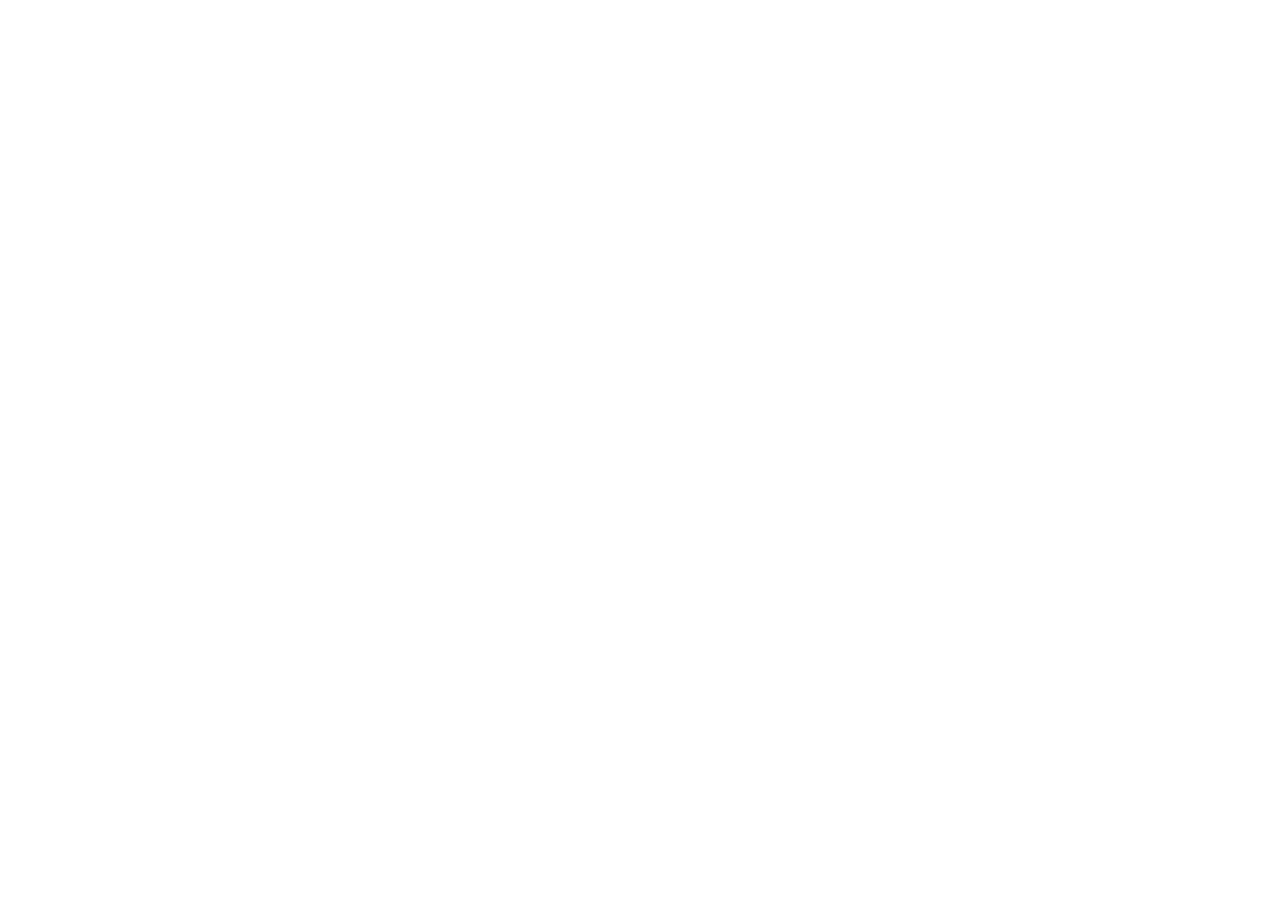
==== index.html @ 2502e47a "Add files via upload" ====
<!DOCTYPE html>
<html lang="cs">
<head>
<meta charset="UTF-8">
<meta name="viewport" content="width=device-width, initial-scale=1.0">

<meta http-equiv="refresh" content="0; url=https://geodrona.cz">

<title>Web v přípravě – přesměrování</title>

<script>
window.location.replace("https://geodrona.cz");
</script>

<style>
body {
    margin: 0;
    padding: 0;
    height: 100vh;
    font-family: 'Segoe UI', Arial, sans-serif;
    background: linear-gradient(135deg, #1e3c72, #2a5298);
    color: white;
    display: flex;
    align-items: center;
    justify-content: center;
    text-align: center;
}

.container {
    max-width: 600px;
    padding: 20px;
}

h1 {
    font-size: 3rem;
    margin-bottom: 10px;
    text-shadow: 2px 2px 10px rgba(0,0,0,0.4);
}

p {
    font-size: 1.4rem;
    margin: 20px 0;
    opacity: 0.9;
}

.logo {
    font-size: 6rem;
    margin-bottom: 20px;
}

.link a {
    color: #ffd700;
    text-decoration: none;
    font-weight: bold;
}

.link a:hover {
    text-decoration: underline;
}

@media (max-width: 600px) {
    h1 { font-size: 2.2rem; }
    p { font-size: 1.2rem; }
    .logo { font-size: 4rem; }
}
</style>
</head>

<body>

<div class="container">
    <div class="logo">📍</div>

    <h1>Web v přípravě</h1>
    <p>Přesměrování na nový web…</p>

    <div class="link">
        <a href="https://geodrona.cz">Pokračovat na geodrona.cz</a>
    </div>
</div>

</body>
</html>
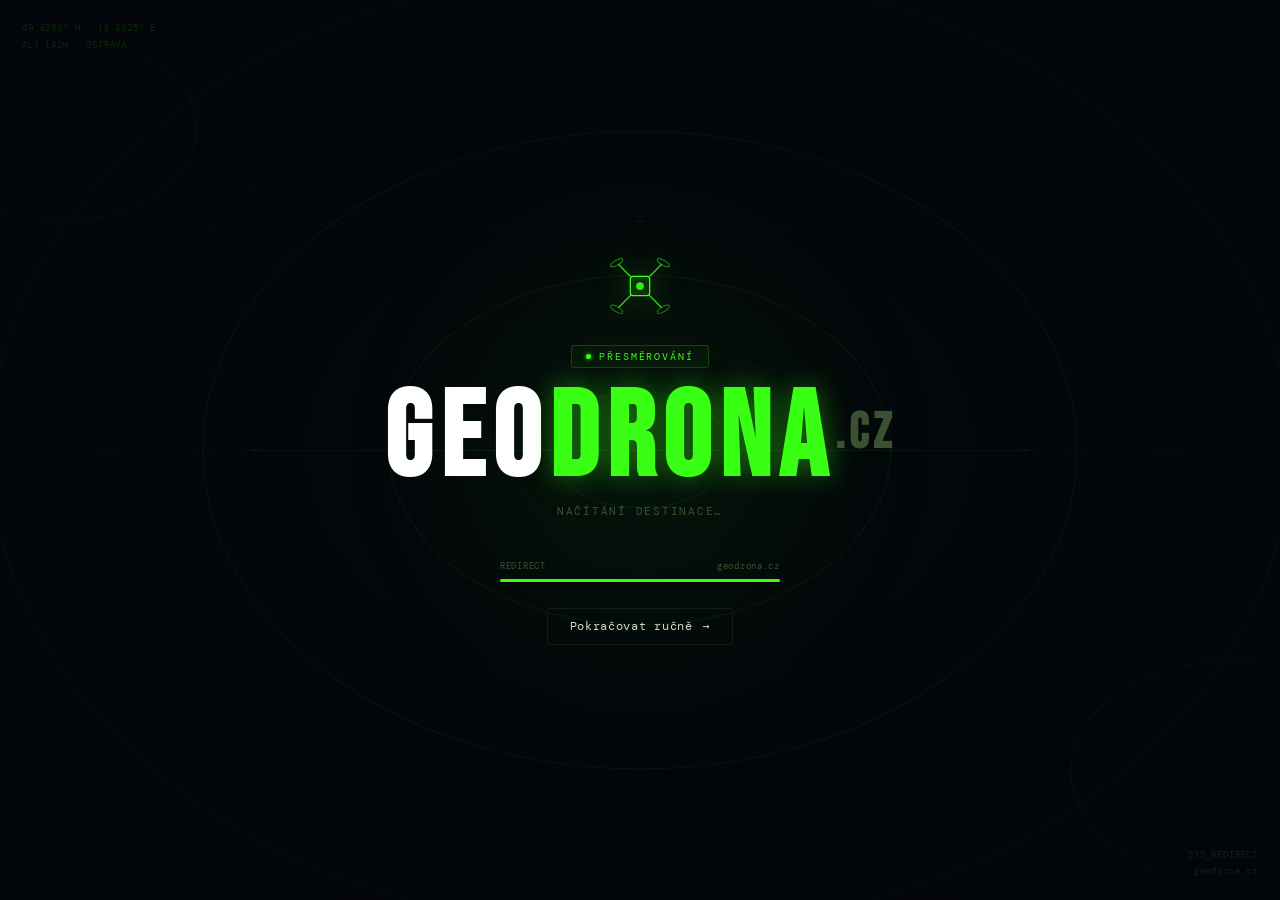
==== commit 3beff7fe: "Add files via upload" ====
--- a/index.html
+++ b/index.html
@@ -1,83 +1,238 @@
-<!DOCTYPE html>
-<html lang="cs">
-<head>
-<meta charset="UTF-8">
-<meta name="viewport" content="width=device-width, initial-scale=1.0">
-
-<meta http-equiv="refresh" content="0; url=https://geodrona.cz">
-
-<title>Web v přípravě – přesměrování</title>
-
-<script>
-window.location.replace("https://geodrona.cz");
-</script>
-
-<style>
-body {
-    margin: 0;
-    padding: 0;
-    height: 100vh;
-    font-family: 'Segoe UI', Arial, sans-serif;
-    background: linear-gradient(135deg, #1e3c72, #2a5298);
-    color: white;
-    display: flex;
-    align-items: center;
-    justify-content: center;
-    text-align: center;
-}
-
-.container {
-    max-width: 600px;
-    padding: 20px;
-}
-
-h1 {
-    font-size: 3rem;
-    margin-bottom: 10px;
-    text-shadow: 2px 2px 10px rgba(0,0,0,0.4);
-}
-
-p {
-    font-size: 1.4rem;
-    margin: 20px 0;
-    opacity: 0.9;
-}
-
-.logo {
-    font-size: 6rem;
-    margin-bottom: 20px;
-}
-
-.link a {
-    color: #ffd700;
-    text-decoration: none;
-    font-weight: bold;
-}
-
-.link a:hover {
-    text-decoration: underline;
-}
-
-@media (max-width: 600px) {
-    h1 { font-size: 2.2rem; }
-    p { font-size: 1.2rem; }
-    .logo { font-size: 4rem; }
-}
-</style>
-</head>
-
-<body>
-
-<div class="container">
-    <div class="logo">📍</div>
-
-    <h1>Web v přípravě</h1>
-    <p>Přesměrování na nový web…</p>
-
-    <div class="link">
-        <a href="https://geodrona.cz">Pokračovat na geodrona.cz</a>
-    </div>
-</div>
-
-</body>
-</html>+<!DOCTYPE html>
+<html lang="cs">
+<head>
+<meta charset="UTF-8">
+<meta name="viewport" content="width=device-width, initial-scale=1.0">
+
+<title>geodrona.cz</title>
+<link href="https://fonts.googleapis.com/css2?family=Bebas+Neue&family=DM+Mono:wght@400;500&display=swap" rel="stylesheet">
+<script>setTimeout(() => window.location.replace("https://geodrona.cz"), 3500);</script>
+<style>
+  *, *::before, *::after { box-sizing: border-box; margin: 0; padding: 0; }
+  :root {
+    --bg: #03060a;
+    --accent: #39ff14;
+    --text: #cddfc4;
+    --muted: #3a5232;
+  }
+  body {
+    background: var(--bg);
+    color: var(--text);
+    font-family: 'DM Mono', monospace;
+    height: 100vh;
+    overflow: hidden;
+    display: flex;
+    align-items: center;
+    justify-content: center;
+    position: relative;
+  }
+
+  .topo {
+    position: fixed; inset: 0; pointer-events: none;
+  }
+  .topo svg { width: 100%; height: 100%; }
+
+  .vignette {
+    position: fixed; inset: 0;
+    background: radial-gradient(ellipse 75% 75% at 50% 50%, transparent 35%, rgba(3,6,10,0.9) 100%);
+    pointer-events: none;
+  }
+
+  .glow {
+    position: fixed;
+    width: 600px; height: 600px;
+    border-radius: 50%;
+    background: radial-gradient(circle, rgba(57,255,20,0.06) 0%, transparent 70%);
+    top: 50%; left: 50%;
+    transform: translate(-50%,-50%);
+    pointer-events: none;
+    animation: breathe 5s ease-in-out infinite alternate;
+  }
+  @keyframes breathe {
+    from { opacity: 0.5; transform: translate(-50%,-50%) scale(1); }
+    to   { opacity: 1;   transform: translate(-50%,-50%) scale(1.15); }
+  }
+
+  .scanline {
+    position: fixed; width: 100%; height: 1px;
+    background: linear-gradient(90deg, transparent, rgba(57,255,20,0.1), transparent);
+    animation: scan 7s linear infinite;
+    pointer-events: none; z-index: 3;
+  }
+  @keyframes scan { from { top: -2px; } to { top: 100vh; } }
+
+  .corner {
+    position: fixed;
+    font-size: 0.58rem;
+    color: rgba(57,255,20,0.15);
+    letter-spacing: 0.09em;
+    line-height: 1.8; z-index: 5;
+  }
+  .c-tl { top: 20px; left: 22px; }
+  .c-br { bottom: 20px; right: 22px; text-align: right; }
+
+  .container {
+    position: relative; z-index: 10;
+    text-align: center; padding: 40px 32px;
+  }
+
+  .icon {
+    width: 62px; height: 62px;
+    margin: 0 auto 26px;
+    animation: floaty 3s ease-in-out infinite;
+    filter: drop-shadow(0 0 12px rgba(57,255,20,0.55));
+  }
+  @keyframes floaty {
+    0%,100% { transform: translateY(0); }
+    50%      { transform: translateY(-9px); }
+  }
+
+  .chip {
+    display: inline-flex; align-items: center; gap: 8px;
+    border: 1px solid rgba(57,255,20,0.2);
+    background: rgba(57,255,20,0.04);
+    border-radius: 3px;
+    padding: 4px 14px;
+    font-size: 0.6rem; letter-spacing: 0.2em; color: var(--accent);
+    margin-bottom: 18px;
+    animation: fadeUp 0.6s ease both;
+  }
+  .chip-dot {
+    width: 5px; height: 5px; background: var(--accent);
+    border-radius: 50%; box-shadow: 0 0 5px var(--accent);
+    animation: blink 1.2s ease-in-out infinite;
+  }
+  @keyframes blink { 0%,100% { opacity:1; } 50% { opacity:0.1; } }
+
+  h1 {
+    font-family: 'Bebas Neue', sans-serif;
+    font-size: clamp(4rem, 10vw, 7.5rem);
+    letter-spacing: 0.07em;
+    line-height: 0.9;
+    margin-bottom: 10px;
+    animation: fadeUp 0.6s ease 0.1s both;
+  }
+  .g1 { color: #fff; }
+  .g2 { color: var(--accent); text-shadow: 0 0 28px rgba(57,255,20,0.4); }
+  .g3 { color: var(--muted); font-size: 0.42em; letter-spacing: 0.1em; vertical-align: middle; }
+
+  .sub {
+    font-size: 0.68rem; color: var(--muted);
+    letter-spacing: 0.16em; text-transform: uppercase;
+    margin-bottom: 42px;
+    animation: fadeUp 0.6s ease 0.2s both;
+  }
+
+  .prog-wrap {
+    width: 280px; margin: 0 auto 26px;
+    animation: fadeUp 0.6s ease 0.3s both;
+  }
+  .prog-meta {
+    display: flex; justify-content: space-between;
+    font-size: 0.58rem; color: var(--muted); letter-spacing: 0.08em; margin-bottom: 7px;
+  }
+  .prog-track { height: 3px; background: rgba(255,255,255,0.06); border-radius: 3px; overflow: hidden; }
+  .prog-fill {
+    height: 3px; background: var(--accent);
+    box-shadow: 0 0 8px var(--accent), 0 0 18px rgba(57,255,20,0.25);
+    width: 0;
+    animation: fill 3s cubic-bezier(0.4,0,0.2,1) forwards;
+  }
+  @keyframes fill { from { width: 0; } to { width: 100%; } }
+
+  .link {
+    display: inline-flex; align-items: center; gap: 10px;
+    text-decoration: none; color: var(--text);
+    font-size: 0.72rem; letter-spacing: 0.06em;
+    padding: 10px 22px;
+    border: 1px solid rgba(255,255,255,0.07);
+    border-radius: 3px;
+    transition: all 0.2s;
+    animation: fadeUp 0.6s ease 0.4s both;
+  }
+  .link:hover {
+    border-color: rgba(57,255,20,0.28);
+    color: var(--accent); background: rgba(57,255,20,0.04);
+    transform: translateY(-2px);
+  }
+  .arr { transition: transform 0.2s; }
+  .link:hover .arr { transform: translateX(4px); }
+
+  @keyframes fadeUp {
+    from { opacity: 0; transform: translateY(14px); }
+    to   { opacity: 1; transform: translateY(0); }
+  }
+</style>
+</head>
+<body>
+
+<div class="topo">
+  <svg viewBox="0 0 1200 700" preserveAspectRatio="xMidYMid slice" xmlns="http://www.w3.org/2000/svg">
+    <defs><style>
+      .cl  { fill:none; stroke:rgba(57,255,20,0.07); stroke-width:0.8; }
+      .cl2 { fill:none; stroke:rgba(57,255,20,0.035); stroke-width:0.5; }
+    </style></defs>
+    <ellipse class="cl"  cx="600" cy="350" rx="70"  ry="45"/>
+    <ellipse class="cl2" cx="600" cy="350" rx="130" ry="88"/>
+    <ellipse class="cl"  cx="600" cy="350" rx="195" ry="136"/>
+    <ellipse class="cl2" cx="600" cy="350" rx="265" ry="190"/>
+    <ellipse class="cl"  cx="600" cy="350" rx="340" ry="248"/>
+    <ellipse class="cl2" cx="600" cy="350" rx="420" ry="310"/>
+    <ellipse class="cl"  cx="600" cy="350" rx="505" ry="375"/>
+    <ellipse class="cl2" cx="600" cy="350" rx="595" ry="445"/>
+    <ellipse class="cl"  cx="600" cy="350" rx="690" ry="518"/>
+    <ellipse class="cl2" cx="150" cy="100" rx="55"  ry="38"/>
+    <ellipse class="cl"  cx="150" cy="100" rx="105" ry="72"/>
+    <ellipse class="cl2" cx="150" cy="100" rx="160" ry="112"/>
+    <ellipse class="cl2" cx="1060" cy="600" rx="65" ry="44"/>
+    <ellipse class="cl"  cx="1060" cy="600" rx="125" ry="86"/>
+    <ellipse class="cl2" cx="1060" cy="600" rx="190" ry="130"/>
+    <line class="cl2" x1="0" y1="175" x2="1200" y2="175"/>
+    <line class="cl2" x1="0" y1="525" x2="1200" y2="525"/>
+    <line class="cl2" x1="300" y1="0"   x2="300" y2="700"/>
+    <line class="cl2" x1="900" y1="0"   x2="900" y2="700"/>
+    <g stroke="rgba(57,255,20,0.1)" stroke-width="0.8">
+      <line x1="297" y1="350" x2="303" y2="350"/>
+      <line x1="597" y1="172" x2="603" y2="172"/>
+      <line x1="897" y1="350" x2="903" y2="350"/>
+    </g>
+  </svg>
+</div>
+
+<div class="vignette"></div>
+<div class="glow"></div>
+<div class="scanline"></div>
+
+<span class="corner c-tl">49.8209° N · 18.2625° E<br>ALT 142m · OSTRAVA</span>
+<span class="corner c-br">SYS_REDIRECT<br>geodrona.cz</span>
+
+<div class="container">
+  <div class="icon">
+    <svg viewBox="0 0 64 64" fill="none" xmlns="http://www.w3.org/2000/svg">
+      <rect x="22" y="22" width="20" height="20" rx="3" fill="rgba(57,255,20,0.1)" stroke="#39ff14" stroke-width="1.3"/>
+      <circle cx="32" cy="32" r="4" fill="#39ff14" opacity="0.9"/>
+      <line x1="22" y1="22" x2="10" y2="10" stroke="#39ff14" stroke-width="1.2" stroke-linecap="round"/>
+      <line x1="42" y1="22" x2="54" y2="10" stroke="#39ff14" stroke-width="1.2" stroke-linecap="round"/>
+      <line x1="22" y1="42" x2="10" y2="54" stroke="#39ff14" stroke-width="1.2" stroke-linecap="round"/>
+      <line x1="42" y1="42" x2="54" y2="54" stroke="#39ff14" stroke-width="1.2" stroke-linecap="round"/>
+      <ellipse cx="8"  cy="8"  rx="7" ry="2.5" fill="none" stroke="#39ff14" stroke-width="1" opacity="0.6" transform="rotate(-30 8 8)"/>
+      <ellipse cx="56" cy="8"  rx="7" ry="2.5" fill="none" stroke="#39ff14" stroke-width="1" opacity="0.6" transform="rotate(30 56 8)"/>
+      <ellipse cx="8"  cy="56" rx="7" ry="2.5" fill="none" stroke="#39ff14" stroke-width="1" opacity="0.5" transform="rotate(30 8 56)"/>
+      <ellipse cx="56" cy="56" rx="7" ry="2.5" fill="none" stroke="#39ff14" stroke-width="1" opacity="0.5" transform="rotate(-30 56 56)"/>
+    </svg>
+  </div>
+
+  <div class="chip"><span class="chip-dot"></span>PŘESMĚROVÁNÍ</div>
+
+  <h1><span class="g1">GEO</span><span class="g2">DRONA</span><span class="g3">.cz</span></h1>
+  <p class="sub">Načítání destinace&hellip;</p>
+
+  <div class="prog-wrap">
+    <div class="prog-meta"><span>REDIRECT</span><span>geodrona.cz</span></div>
+    <div class="prog-track"><div class="prog-fill"></div></div>
+  </div>
+
+  <a href="https://geodrona.cz" class="link">Pokračovat ručně <span class="arr">→</span></a>
+</div>
+</body>
+</html>
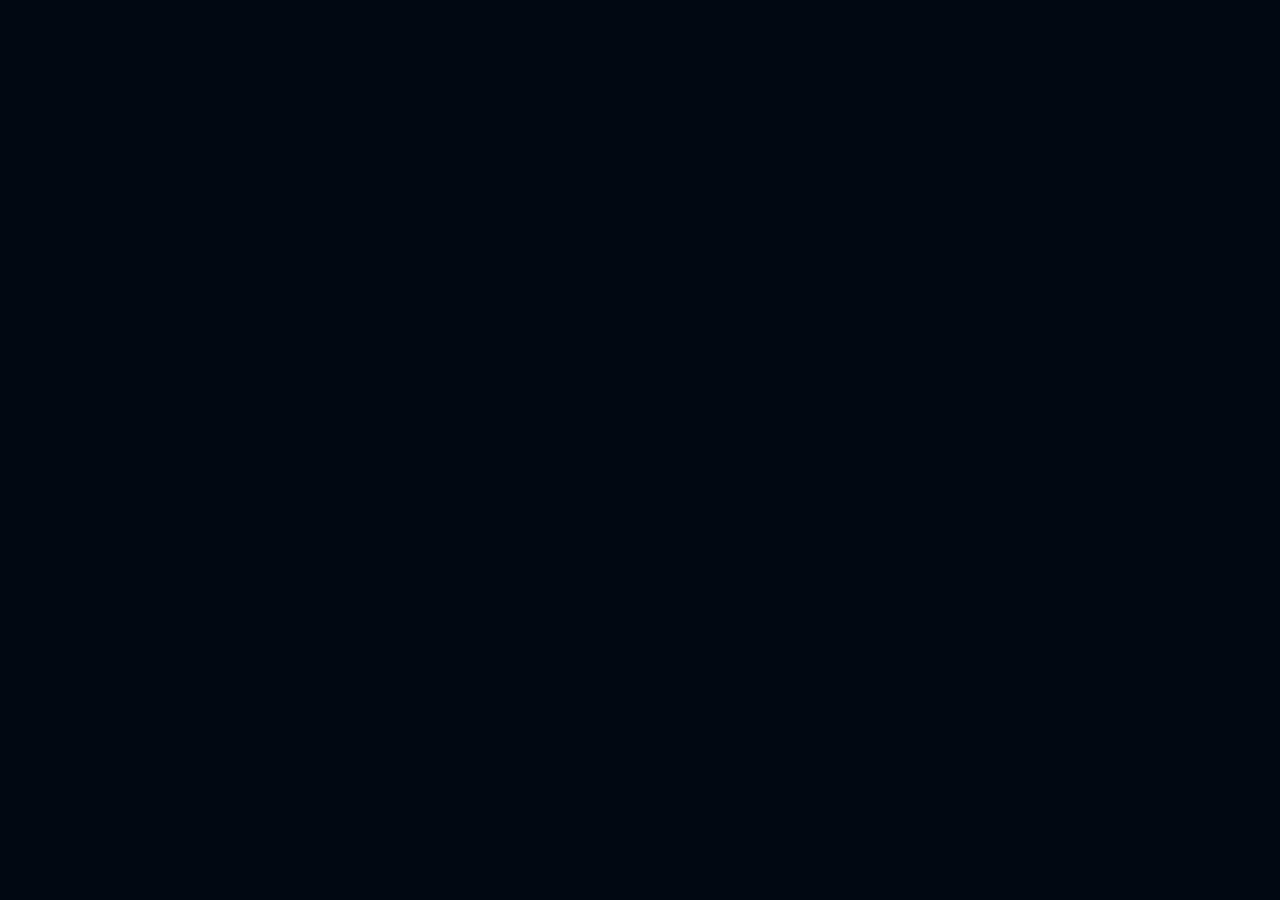
==== commit 72485c02: "Updates" ====
--- a/index.html
+++ b/index.html
@@ -1,238 +1 @@
-<!DOCTYPE html>
-<html lang="cs">
-<head>
-<meta charset="UTF-8">
-<meta name="viewport" content="width=device-width, initial-scale=1.0">
-
-<title>geodrona.cz</title>
-<link href="https://fonts.googleapis.com/css2?family=Bebas+Neue&family=DM+Mono:wght@400;500&display=swap" rel="stylesheet">
-<script>setTimeout(() => window.location.replace("https://geodrona.cz"), 3500);</script>
-<style>
-  *, *::before, *::after { box-sizing: border-box; margin: 0; padding: 0; }
-  :root {
-    --bg: #03060a;
-    --accent: #39ff14;
-    --text: #cddfc4;
-    --muted: #3a5232;
-  }
-  body {
-    background: var(--bg);
-    color: var(--text);
-    font-family: 'DM Mono', monospace;
-    height: 100vh;
-    overflow: hidden;
-    display: flex;
-    align-items: center;
-    justify-content: center;
-    position: relative;
-  }
-
-  .topo {
-    position: fixed; inset: 0; pointer-events: none;
-  }
-  .topo svg { width: 100%; height: 100%; }
-
-  .vignette {
-    position: fixed; inset: 0;
-    background: radial-gradient(ellipse 75% 75% at 50% 50%, transparent 35%, rgba(3,6,10,0.9) 100%);
-    pointer-events: none;
-  }
-
-  .glow {
-    position: fixed;
-    width: 600px; height: 600px;
-    border-radius: 50%;
-    background: radial-gradient(circle, rgba(57,255,20,0.06) 0%, transparent 70%);
-    top: 50%; left: 50%;
-    transform: translate(-50%,-50%);
-    pointer-events: none;
-    animation: breathe 5s ease-in-out infinite alternate;
-  }
-  @keyframes breathe {
-    from { opacity: 0.5; transform: translate(-50%,-50%) scale(1); }
-    to   { opacity: 1;   transform: translate(-50%,-50%) scale(1.15); }
-  }
-
-  .scanline {
-    position: fixed; width: 100%; height: 1px;
-    background: linear-gradient(90deg, transparent, rgba(57,255,20,0.1), transparent);
-    animation: scan 7s linear infinite;
-    pointer-events: none; z-index: 3;
-  }
-  @keyframes scan { from { top: -2px; } to { top: 100vh; } }
-
-  .corner {
-    position: fixed;
-    font-size: 0.58rem;
-    color: rgba(57,255,20,0.15);
-    letter-spacing: 0.09em;
-    line-height: 1.8; z-index: 5;
-  }
-  .c-tl { top: 20px; left: 22px; }
-  .c-br { bottom: 20px; right: 22px; text-align: right; }
-
-  .container {
-    position: relative; z-index: 10;
-    text-align: center; padding: 40px 32px;
-  }
-
-  .icon {
-    width: 62px; height: 62px;
-    margin: 0 auto 26px;
-    animation: floaty 3s ease-in-out infinite;
-    filter: drop-shadow(0 0 12px rgba(57,255,20,0.55));
-  }
-  @keyframes floaty {
-    0%,100% { transform: translateY(0); }
-    50%      { transform: translateY(-9px); }
-  }
-
-  .chip {
-    display: inline-flex; align-items: center; gap: 8px;
-    border: 1px solid rgba(57,255,20,0.2);
-    background: rgba(57,255,20,0.04);
-    border-radius: 3px;
-    padding: 4px 14px;
-    font-size: 0.6rem; letter-spacing: 0.2em; color: var(--accent);
-    margin-bottom: 18px;
-    animation: fadeUp 0.6s ease both;
-  }
-  .chip-dot {
-    width: 5px; height: 5px; background: var(--accent);
-    border-radius: 50%; box-shadow: 0 0 5px var(--accent);
-    animation: blink 1.2s ease-in-out infinite;
-  }
-  @keyframes blink { 0%,100% { opacity:1; } 50% { opacity:0.1; } }
-
-  h1 {
-    font-family: 'Bebas Neue', sans-serif;
-    font-size: clamp(4rem, 10vw, 7.5rem);
-    letter-spacing: 0.07em;
-    line-height: 0.9;
-    margin-bottom: 10px;
-    animation: fadeUp 0.6s ease 0.1s both;
-  }
-  .g1 { color: #fff; }
-  .g2 { color: var(--accent); text-shadow: 0 0 28px rgba(57,255,20,0.4); }
-  .g3 { color: var(--muted); font-size: 0.42em; letter-spacing: 0.1em; vertical-align: middle; }
-
-  .sub {
-    font-size: 0.68rem; color: var(--muted);
-    letter-spacing: 0.16em; text-transform: uppercase;
-    margin-bottom: 42px;
-    animation: fadeUp 0.6s ease 0.2s both;
-  }
-
-  .prog-wrap {
-    width: 280px; margin: 0 auto 26px;
-    animation: fadeUp 0.6s ease 0.3s both;
-  }
-  .prog-meta {
-    display: flex; justify-content: space-between;
-    font-size: 0.58rem; color: var(--muted); letter-spacing: 0.08em; margin-bottom: 7px;
-  }
-  .prog-track { height: 3px; background: rgba(255,255,255,0.06); border-radius: 3px; overflow: hidden; }
-  .prog-fill {
-    height: 3px; background: var(--accent);
-    box-shadow: 0 0 8px var(--accent), 0 0 18px rgba(57,255,20,0.25);
-    width: 0;
-    animation: fill 3s cubic-bezier(0.4,0,0.2,1) forwards;
-  }
-  @keyframes fill { from { width: 0; } to { width: 100%; } }
-
-  .link {
-    display: inline-flex; align-items: center; gap: 10px;
-    text-decoration: none; color: var(--text);
-    font-size: 0.72rem; letter-spacing: 0.06em;
-    padding: 10px 22px;
-    border: 1px solid rgba(255,255,255,0.07);
-    border-radius: 3px;
-    transition: all 0.2s;
-    animation: fadeUp 0.6s ease 0.4s both;
-  }
-  .link:hover {
-    border-color: rgba(57,255,20,0.28);
-    color: var(--accent); background: rgba(57,255,20,0.04);
-    transform: translateY(-2px);
-  }
-  .arr { transition: transform 0.2s; }
-  .link:hover .arr { transform: translateX(4px); }
-
-  @keyframes fadeUp {
-    from { opacity: 0; transform: translateY(14px); }
-    to   { opacity: 1; transform: translateY(0); }
-  }
-</style>
-</head>
-<body>
-
-<div class="topo">
-  <svg viewBox="0 0 1200 700" preserveAspectRatio="xMidYMid slice" xmlns="http://www.w3.org/2000/svg">
-    <defs><style>
-      .cl  { fill:none; stroke:rgba(57,255,20,0.07); stroke-width:0.8; }
-      .cl2 { fill:none; stroke:rgba(57,255,20,0.035); stroke-width:0.5; }
-    </style></defs>
-    <ellipse class="cl"  cx="600" cy="350" rx="70"  ry="45"/>
-    <ellipse class="cl2" cx="600" cy="350" rx="130" ry="88"/>
-    <ellipse class="cl"  cx="600" cy="350" rx="195" ry="136"/>
-    <ellipse class="cl2" cx="600" cy="350" rx="265" ry="190"/>
-    <ellipse class="cl"  cx="600" cy="350" rx="340" ry="248"/>
-    <ellipse class="cl2" cx="600" cy="350" rx="420" ry="310"/>
-    <ellipse class="cl"  cx="600" cy="350" rx="505" ry="375"/>
-    <ellipse class="cl2" cx="600" cy="350" rx="595" ry="445"/>
-    <ellipse class="cl"  cx="600" cy="350" rx="690" ry="518"/>
-    <ellipse class="cl2" cx="150" cy="100" rx="55"  ry="38"/>
-    <ellipse class="cl"  cx="150" cy="100" rx="105" ry="72"/>
-    <ellipse class="cl2" cx="150" cy="100" rx="160" ry="112"/>
-    <ellipse class="cl2" cx="1060" cy="600" rx="65" ry="44"/>
-    <ellipse class="cl"  cx="1060" cy="600" rx="125" ry="86"/>
-    <ellipse class="cl2" cx="1060" cy="600" rx="190" ry="130"/>
-    <line class="cl2" x1="0" y1="175" x2="1200" y2="175"/>
-    <line class="cl2" x1="0" y1="525" x2="1200" y2="525"/>
-    <line class="cl2" x1="300" y1="0"   x2="300" y2="700"/>
-    <line class="cl2" x1="900" y1="0"   x2="900" y2="700"/>
-    <g stroke="rgba(57,255,20,0.1)" stroke-width="0.8">
-      <line x1="297" y1="350" x2="303" y2="350"/>
-      <line x1="597" y1="172" x2="603" y2="172"/>
-      <line x1="897" y1="350" x2="903" y2="350"/>
-    </g>
-  </svg>
-</div>
-
-<div class="vignette"></div>
-<div class="glow"></div>
-<div class="scanline"></div>
-
-<span class="corner c-tl">49.8209° N · 18.2625° E<br>ALT 142m · OSTRAVA</span>
-<span class="corner c-br">SYS_REDIRECT<br>geodrona.cz</span>
-
-<div class="container">
-  <div class="icon">
-    <svg viewBox="0 0 64 64" fill="none" xmlns="http://www.w3.org/2000/svg">
-      <rect x="22" y="22" width="20" height="20" rx="3" fill="rgba(57,255,20,0.1)" stroke="#39ff14" stroke-width="1.3"/>
-      <circle cx="32" cy="32" r="4" fill="#39ff14" opacity="0.9"/>
-      <line x1="22" y1="22" x2="10" y2="10" stroke="#39ff14" stroke-width="1.2" stroke-linecap="round"/>
-      <line x1="42" y1="22" x2="54" y2="10" stroke="#39ff14" stroke-width="1.2" stroke-linecap="round"/>
-      <line x1="22" y1="42" x2="10" y2="54" stroke="#39ff14" stroke-width="1.2" stroke-linecap="round"/>
-      <line x1="42" y1="42" x2="54" y2="54" stroke="#39ff14" stroke-width="1.2" stroke-linecap="round"/>
-      <ellipse cx="8"  cy="8"  rx="7" ry="2.5" fill="none" stroke="#39ff14" stroke-width="1" opacity="0.6" transform="rotate(-30 8 8)"/>
-      <ellipse cx="56" cy="8"  rx="7" ry="2.5" fill="none" stroke="#39ff14" stroke-width="1" opacity="0.6" transform="rotate(30 56 8)"/>
-      <ellipse cx="8"  cy="56" rx="7" ry="2.5" fill="none" stroke="#39ff14" stroke-width="1" opacity="0.5" transform="rotate(30 8 56)"/>
-      <ellipse cx="56" cy="56" rx="7" ry="2.5" fill="none" stroke="#39ff14" stroke-width="1" opacity="0.5" transform="rotate(-30 56 56)"/>
-    </svg>
-  </div>
-
-  <div class="chip"><span class="chip-dot"></span>PŘESMĚROVÁNÍ</div>
-
-  <h1><span class="g1">GEO</span><span class="g2">DRONA</span><span class="g3">.cz</span></h1>
-  <p class="sub">Načítání destinace&hellip;</p>
-
-  <div class="prog-wrap">
-    <div class="prog-meta"><span>REDIRECT</span><span>geodrona.cz</span></div>
-    <div class="prog-track"><div class="prog-fill"></div></div>
-  </div>
-
-  <a href="https://geodrona.cz" class="link">Pokračovat ručně <span class="arr">→</span></a>
-</div>
-</body>
-</html>
+<!doctype html><html lang="cs"><head><meta charset="utf-8"/><meta name="viewport" content="width=device-width,initial-scale=1"/><meta name="theme-color" content="#020811"/><meta name="description" content="Geodeťák – první česká platforma pro geodetické a skenovací služby. Najděte ideálního geodeta nebo nabídněte své služby. Powered by GeoDrona.cz"/><meta property="og:title" content="Geodeťák – Geodetické služby rychle a bezpečně"/><meta property="og:description" content="Propojujeme klienty s prověřenými geodety a firmami. Bez starostí, bez zbytečných nákladů."/><meta property="og:type" content="website"/><meta name="twitter:card" content="summary_large_image"/><title>Geodeťák – Geodetické služby | Powered by GeoDrona.cz</title><link rel="preconnect" href="https://fonts.googleapis.com"/><link rel="preconnect" href="https://fonts.gstatic.com" crossorigin/><link href="https://fonts.googleapis.com/css2?family=Syne:wght@400;500;600;700;800;900&family=Outfit:wght@300;400;500;600;700;800;900&display=swap" rel="stylesheet"/><style>*{scroll-behavior:smooth}body{margin:0;background:#020811}::-webkit-scrollbar{width:6px}::-webkit-scrollbar-track{background:#020811}::-webkit-scrollbar-thumb{background:rgba(0,207,255,.3);border-radius:3px}::-webkit-scrollbar-thumb:hover{background:rgba(0,207,255,.5)}</style><script defer="defer" src="/otakaros/vedlejsi_web/static/js/main.e2259554.js"></script><link href="/otakaros/vedlejsi_web/static/css/main.2c840c54.css" rel="stylesheet"></head><body><div id="root"></div></body></html>
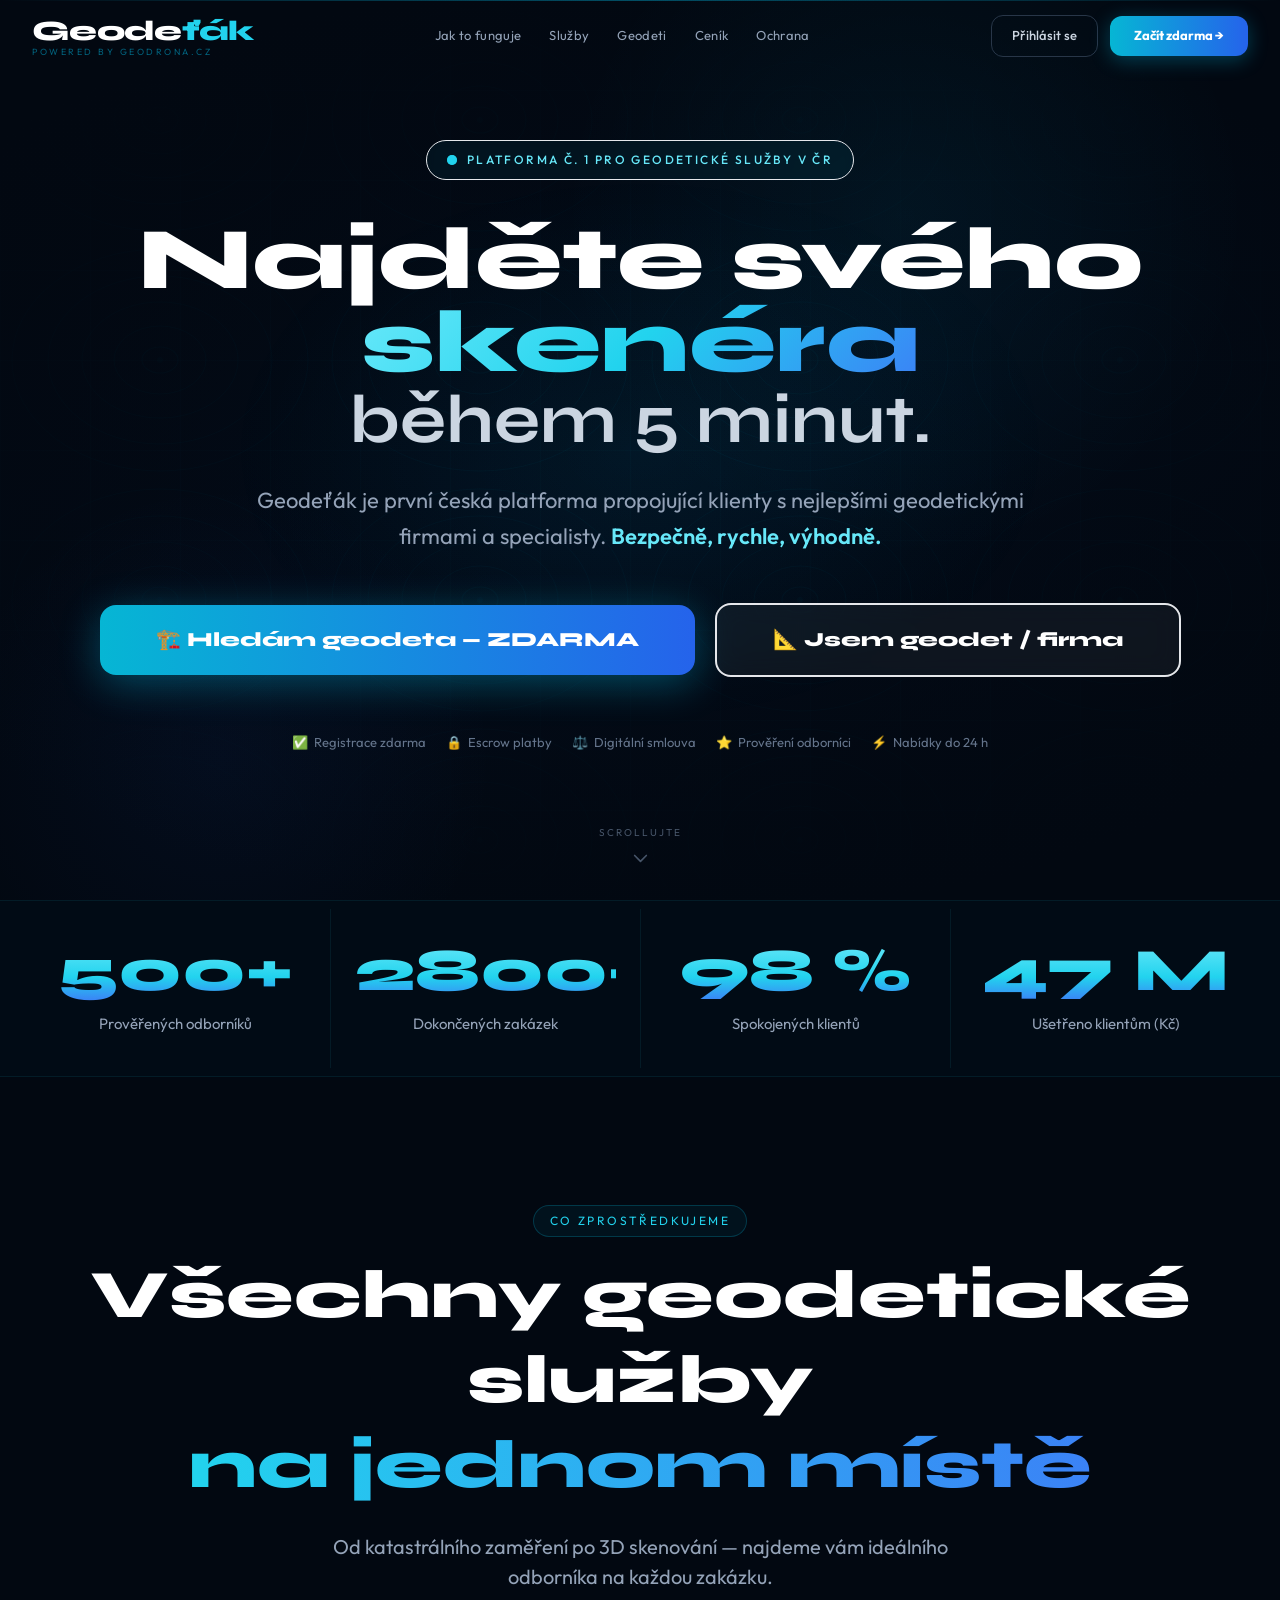
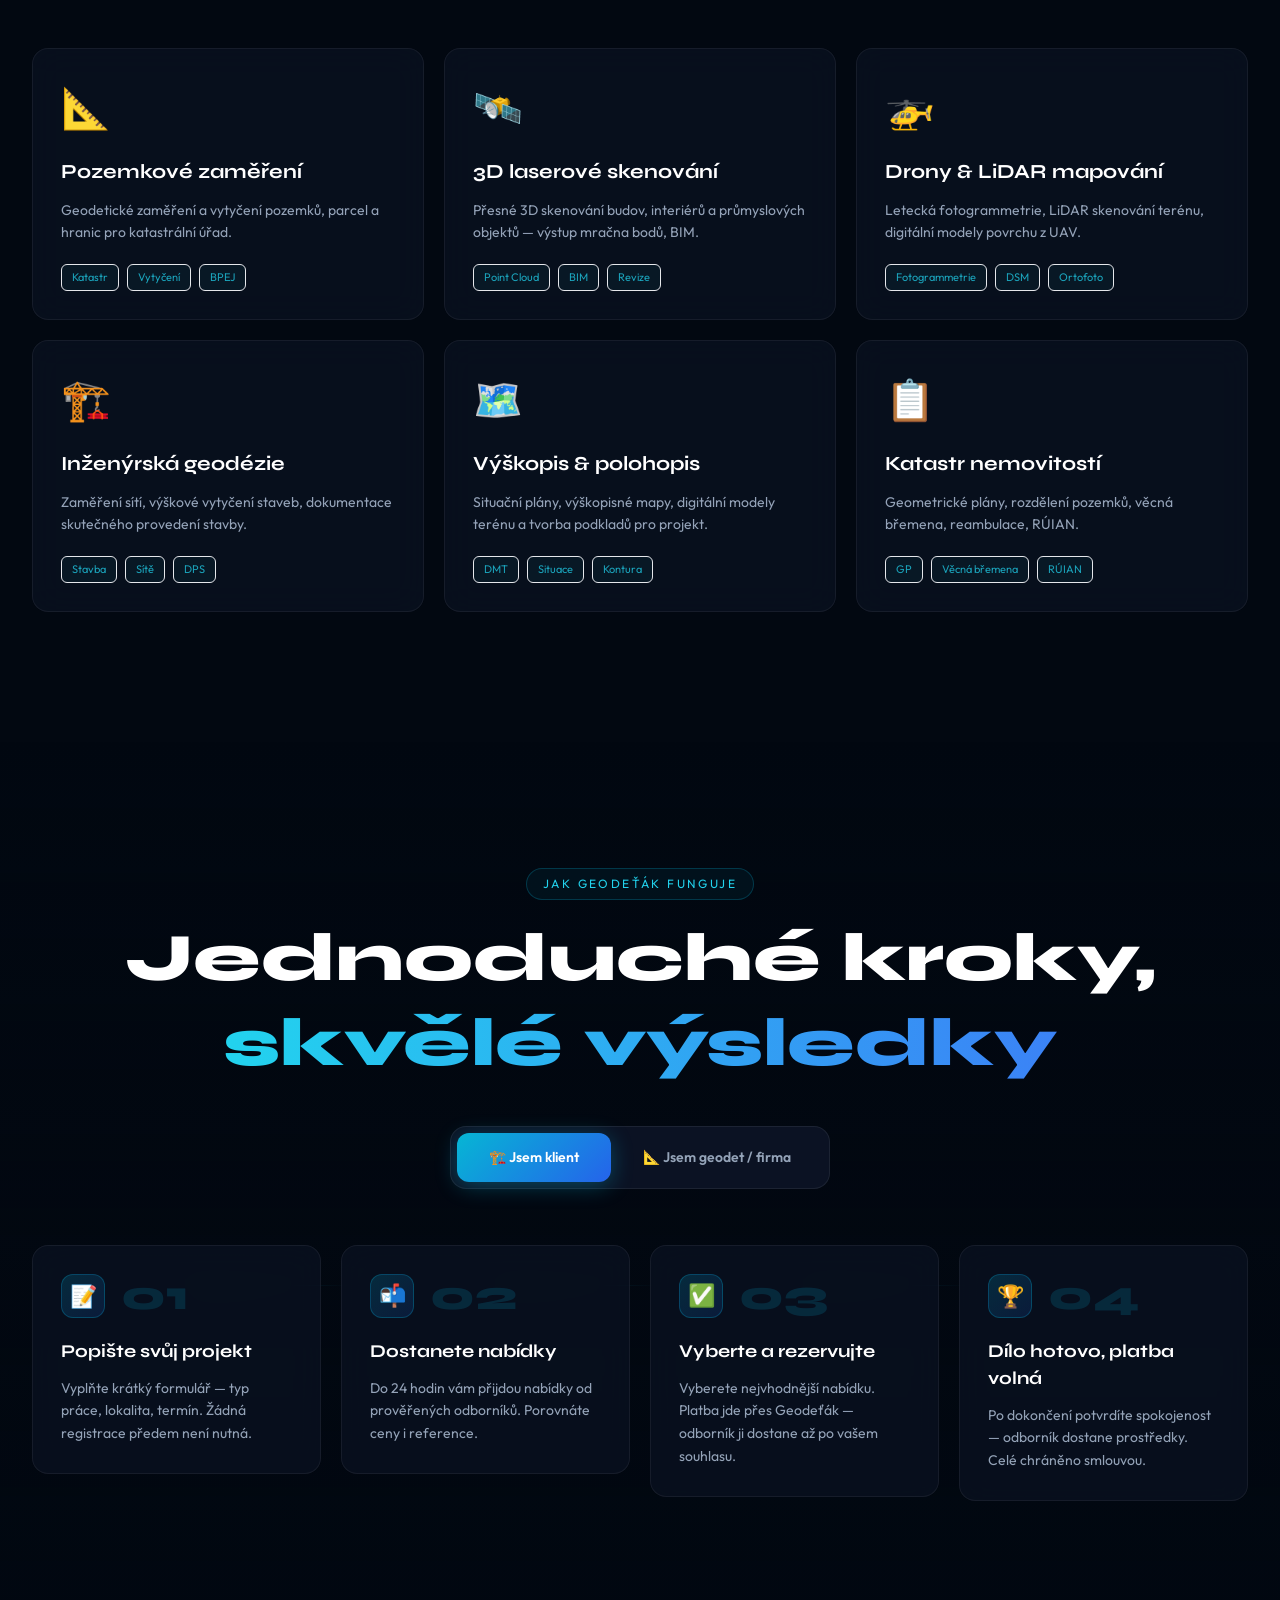
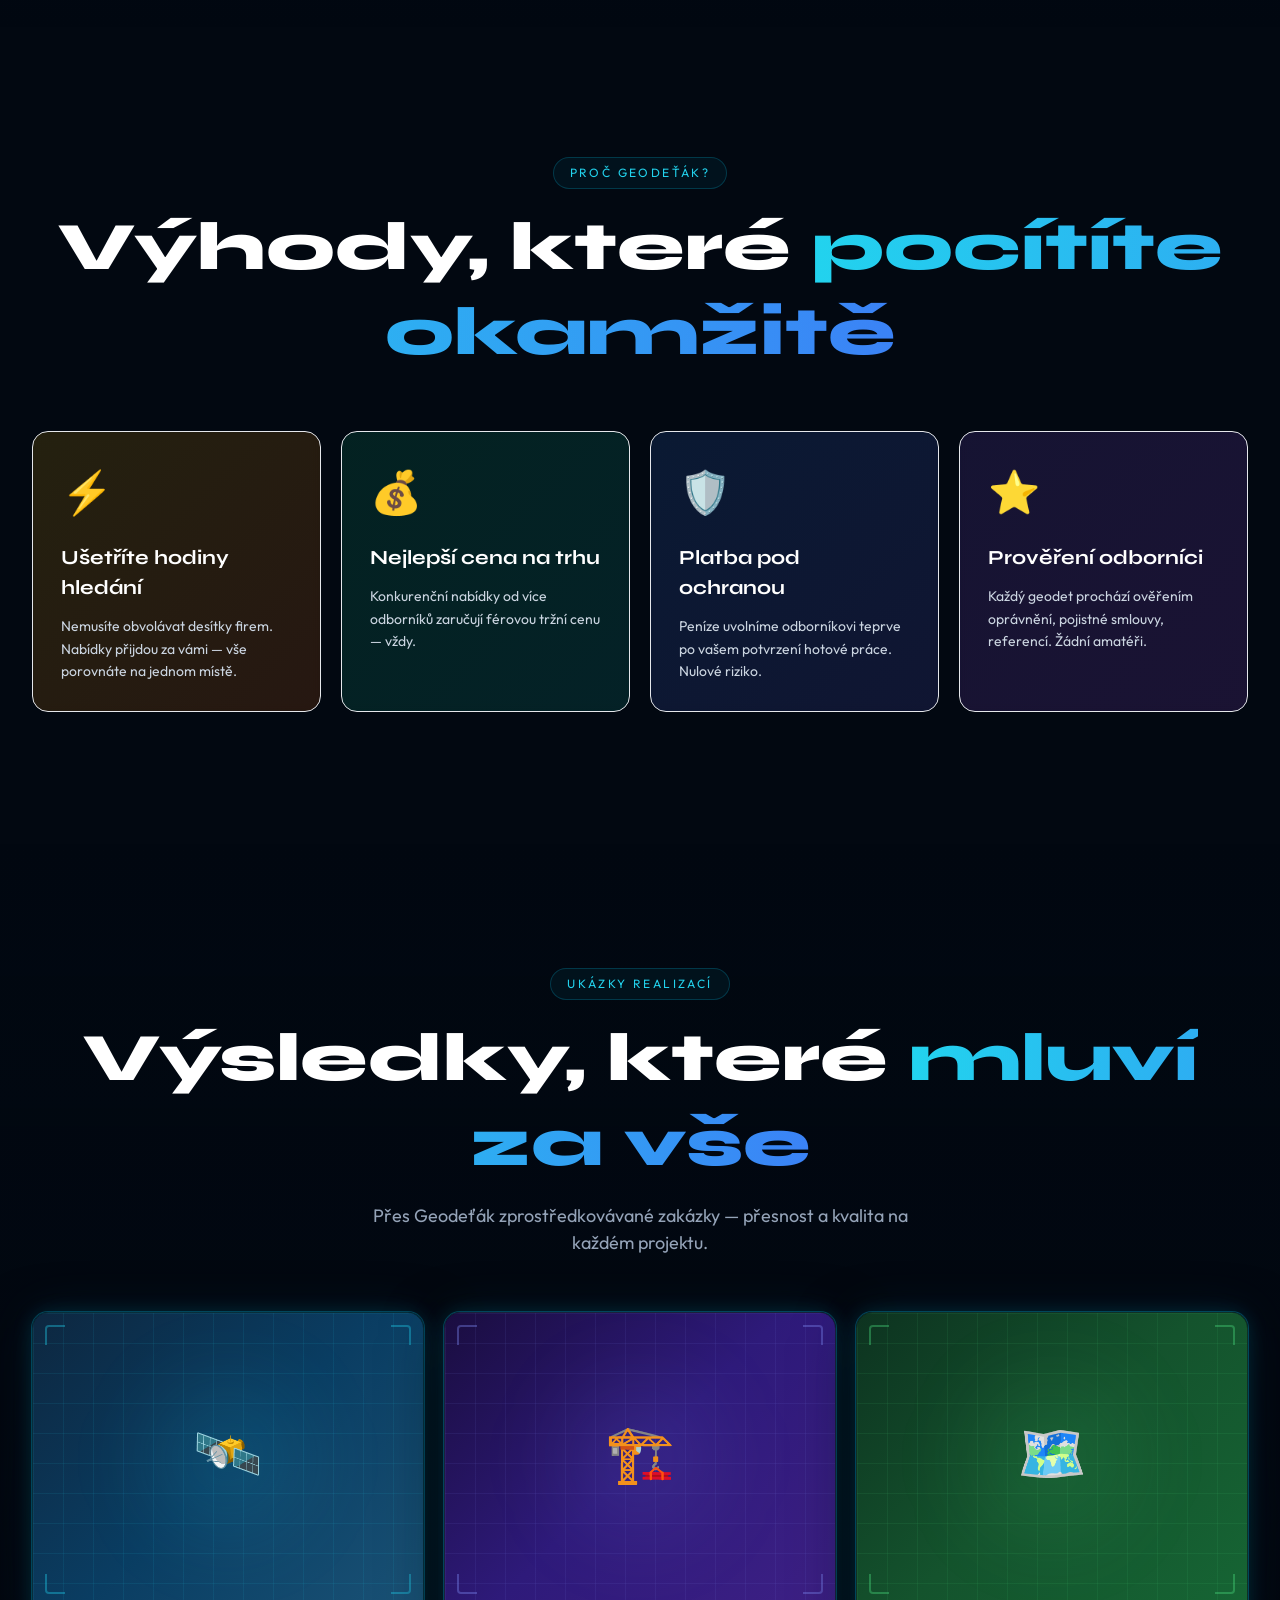
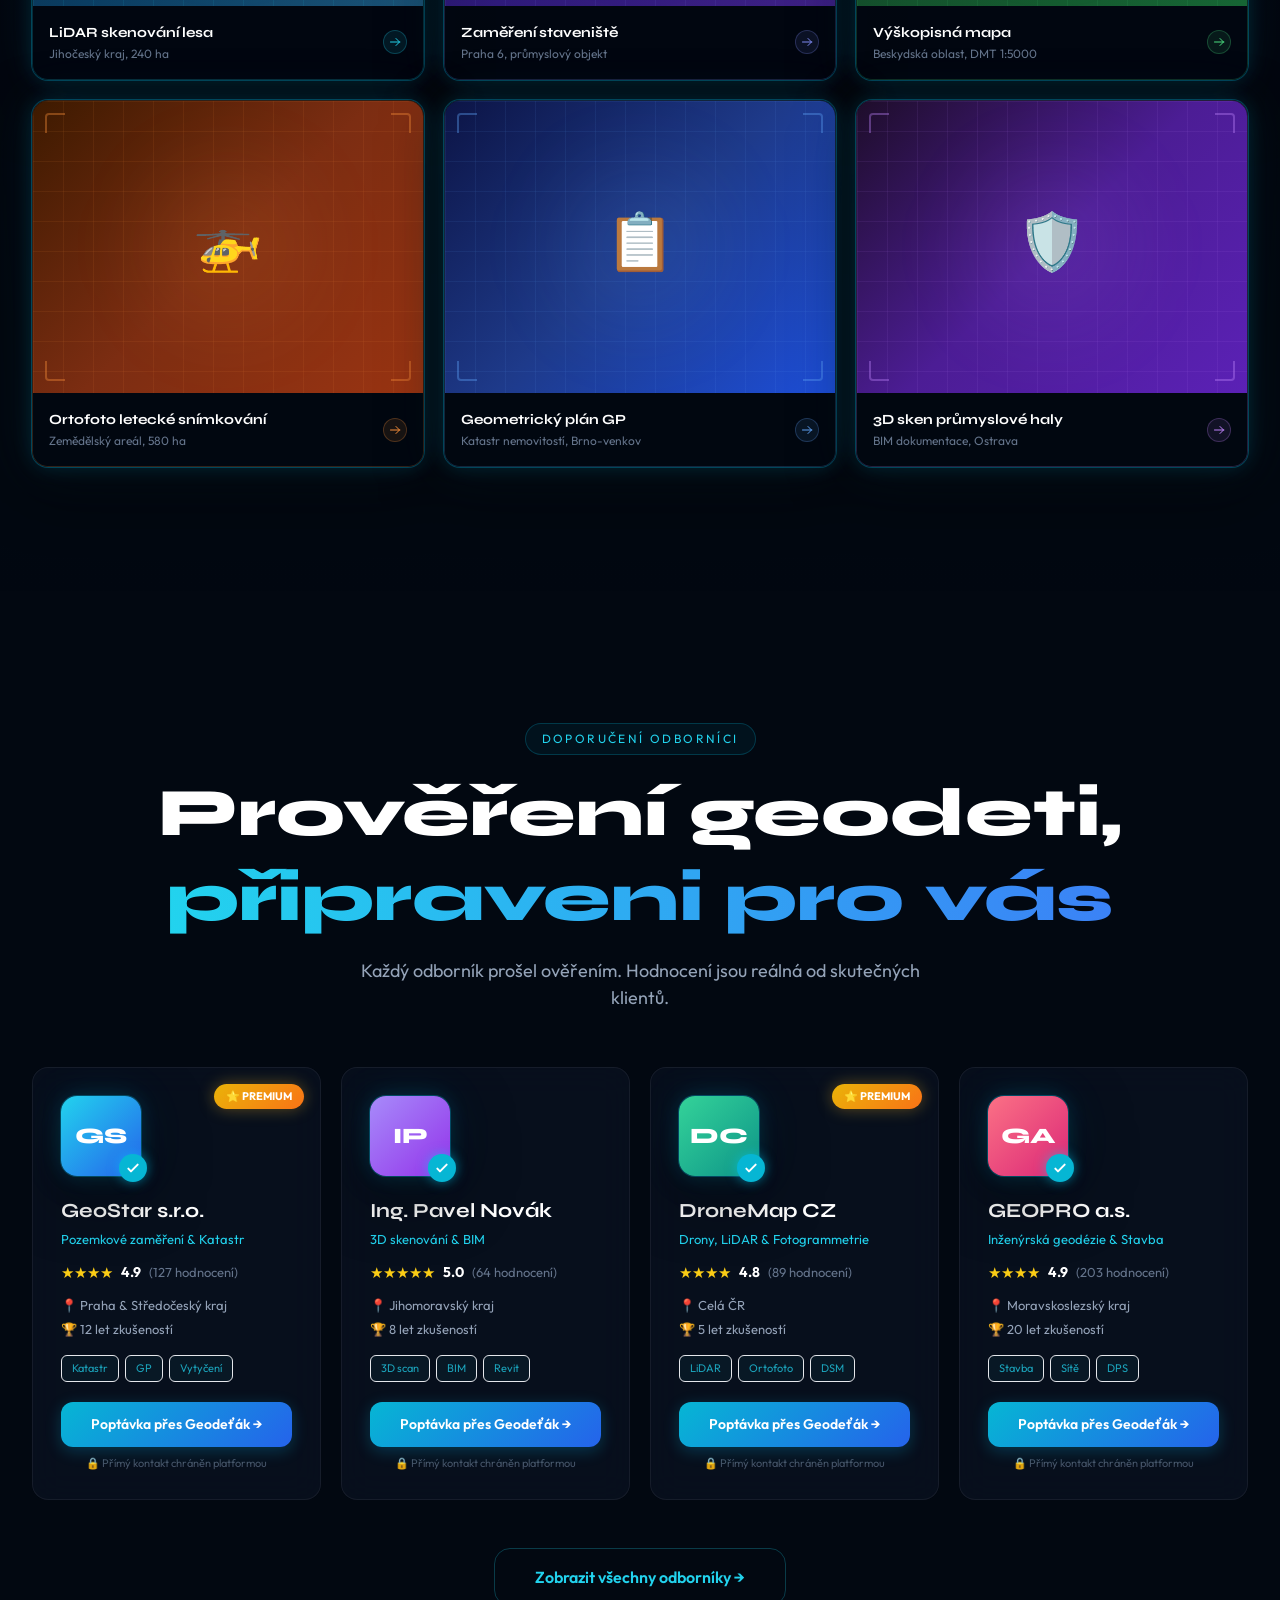
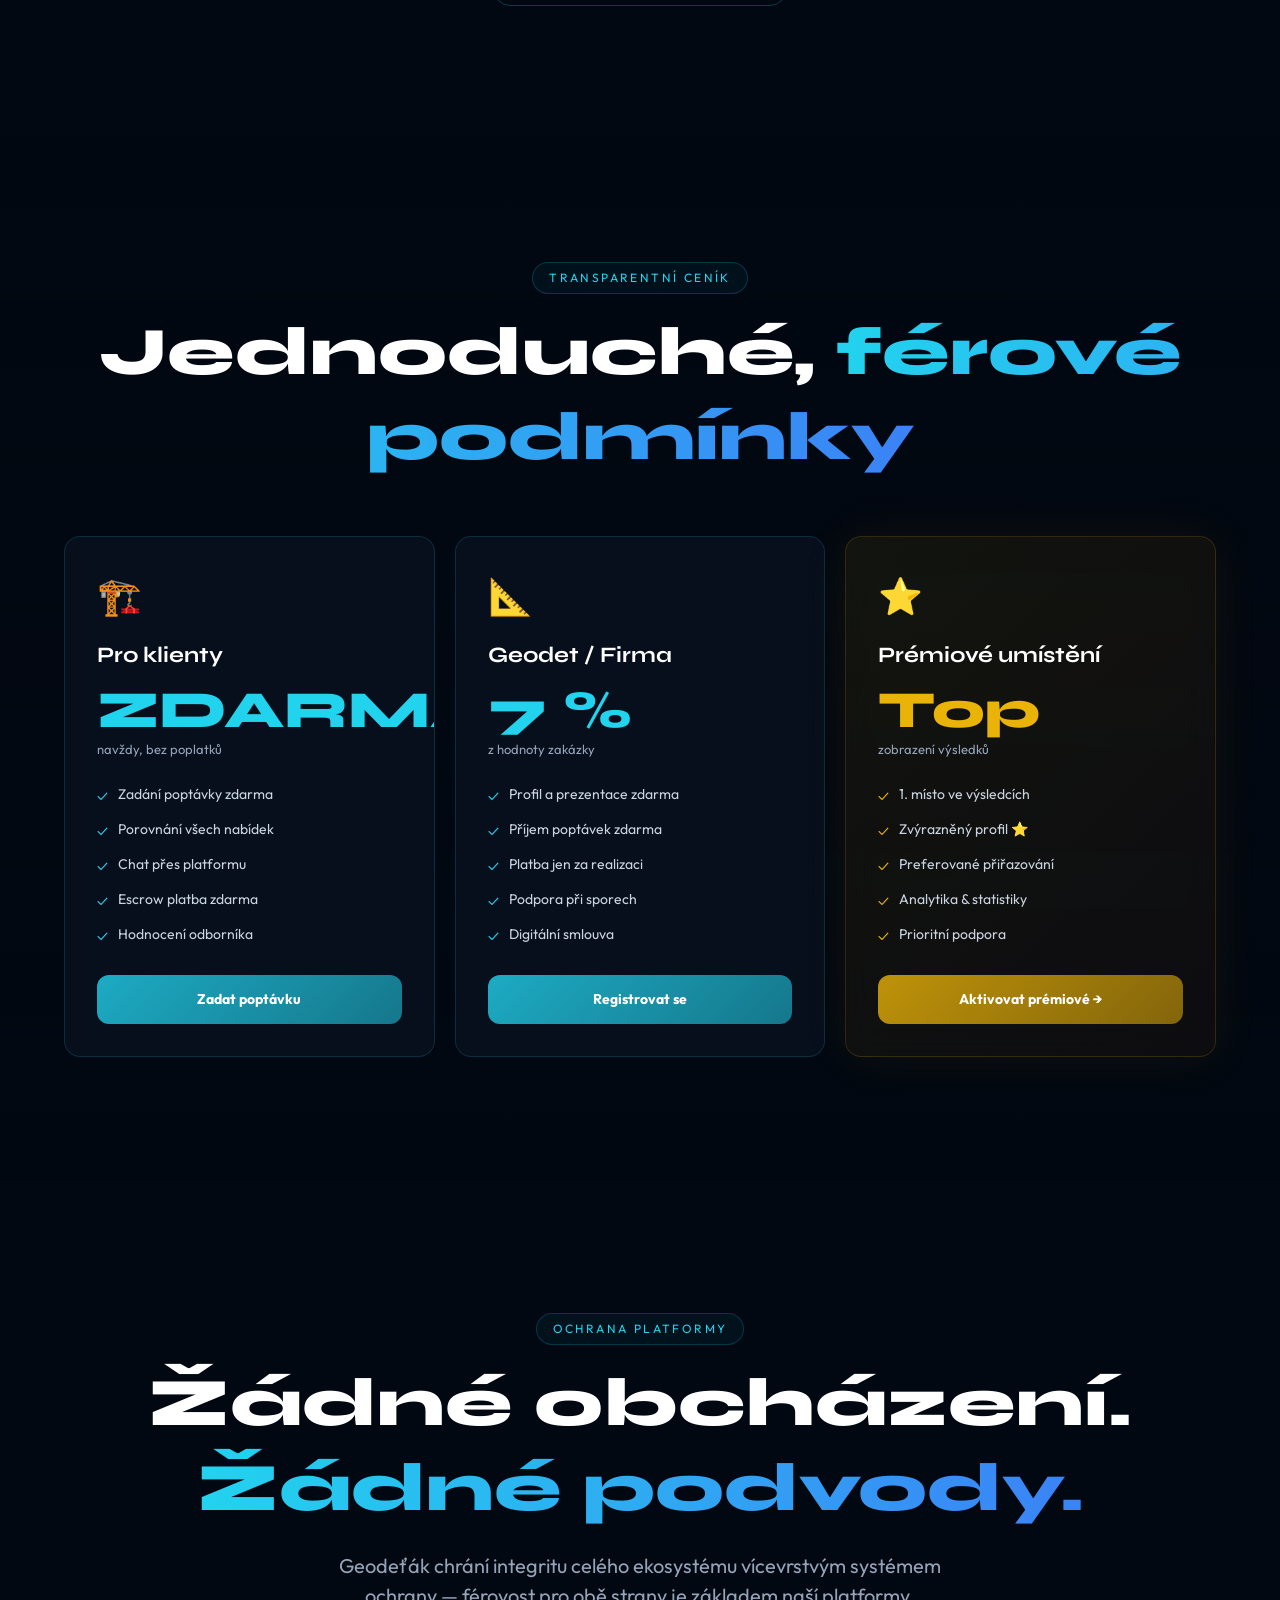
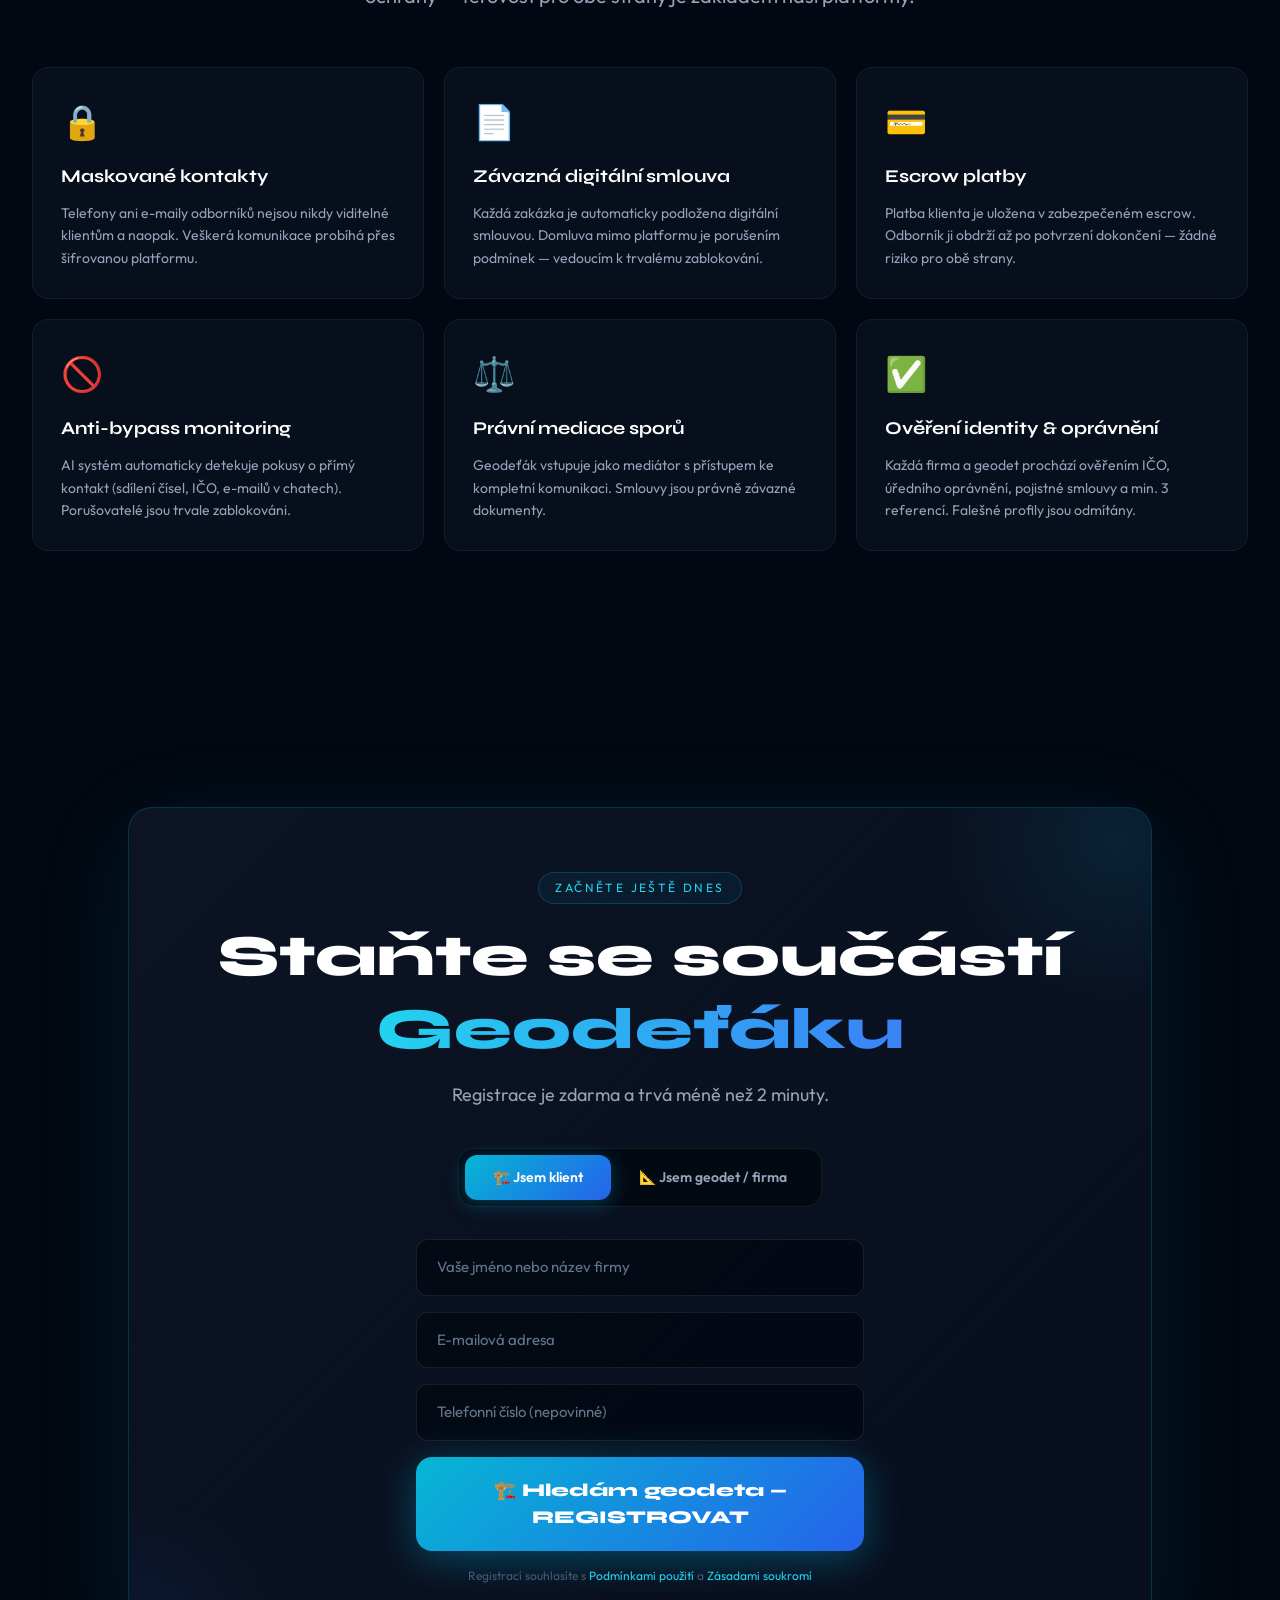
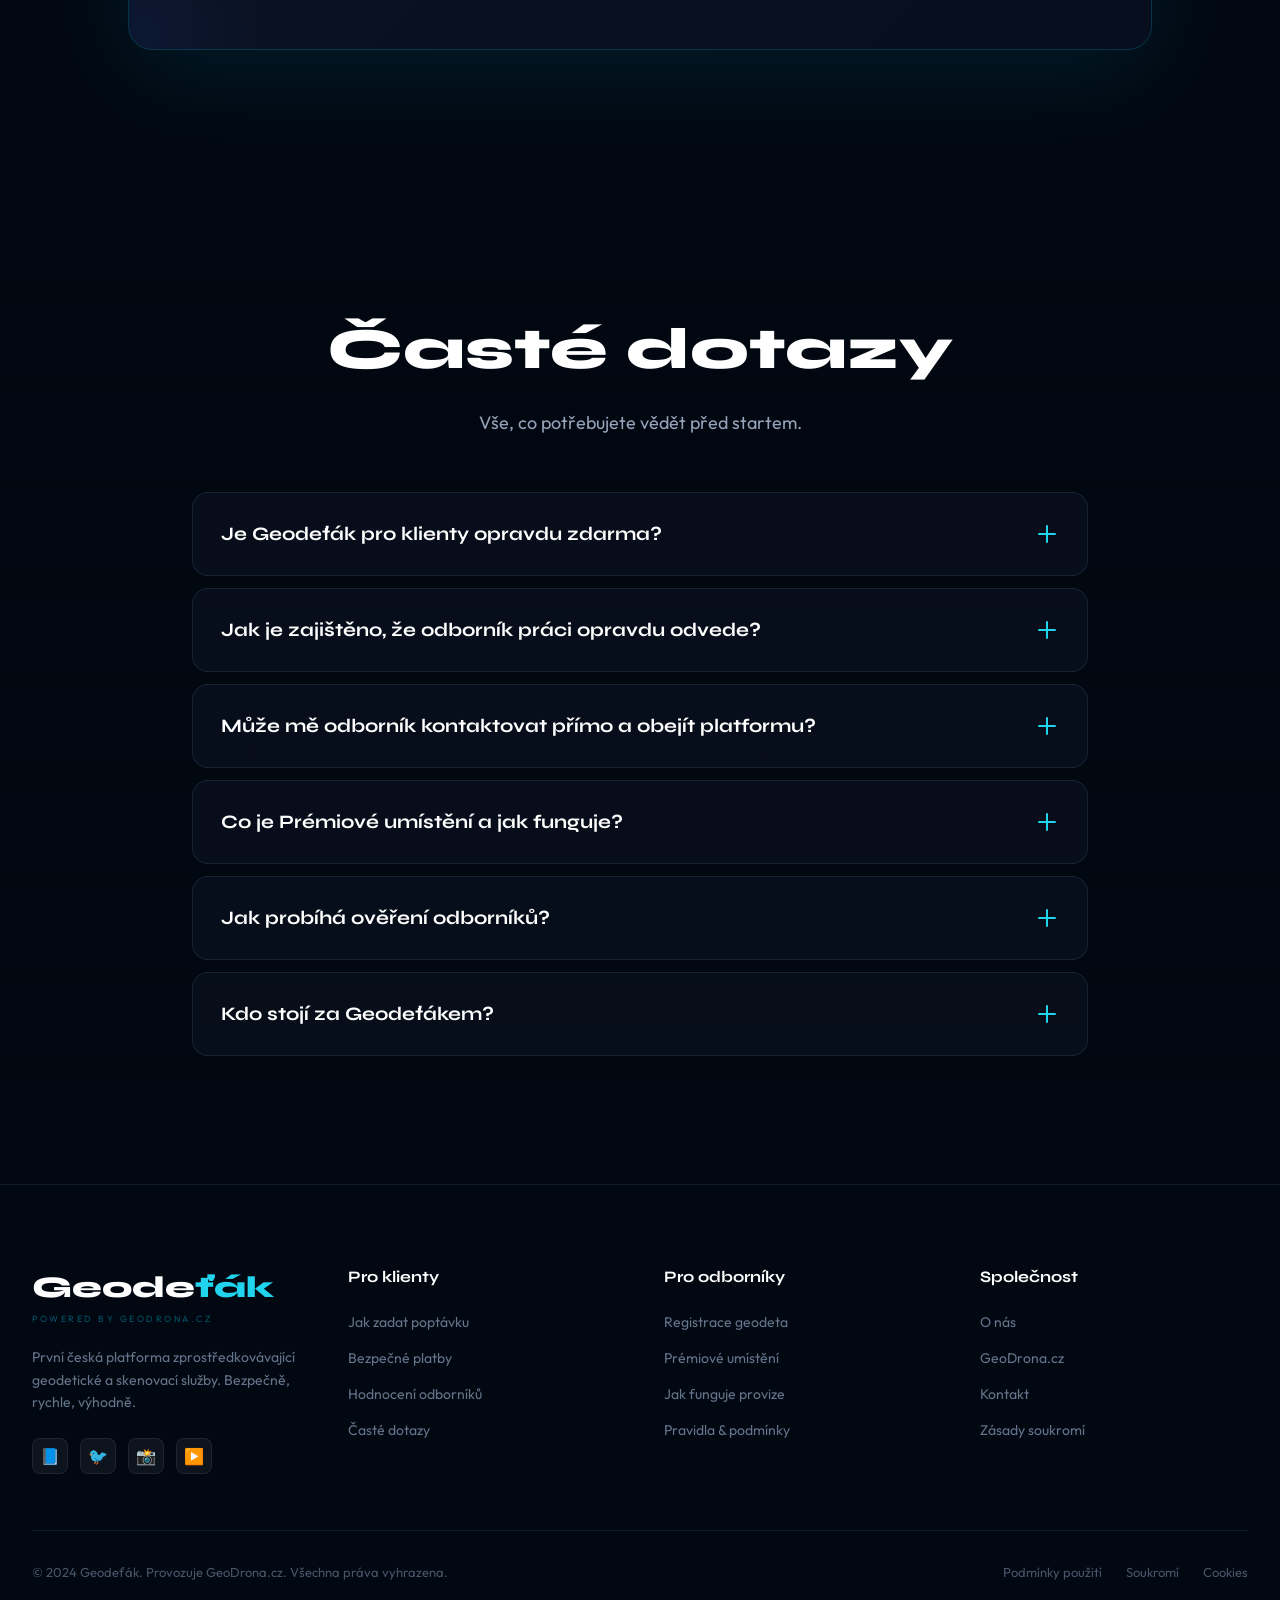
==== commit e71ecbe7: "Updates" ====
--- a/index.html
+++ b/index.html
@@ -1 +1 @@
-<!doctype html><html lang="cs"><head><meta charset="utf-8"/><meta name="viewport" content="width=device-width,initial-scale=1"/><meta name="theme-color" content="#020811"/><meta name="description" content="Geodeťák – první česká platforma pro geodetické a skenovací služby. Najděte ideálního geodeta nebo nabídněte své služby. Powered by GeoDrona.cz"/><meta property="og:title" content="Geodeťák – Geodetické služby rychle a bezpečně"/><meta property="og:description" content="Propojujeme klienty s prověřenými geodety a firmami. Bez starostí, bez zbytečných nákladů."/><meta property="og:type" content="website"/><meta name="twitter:card" content="summary_large_image"/><title>Geodeťák – Geodetické služby | Powered by GeoDrona.cz</title><link rel="preconnect" href="https://fonts.googleapis.com"/><link rel="preconnect" href="https://fonts.gstatic.com" crossorigin/><link href="https://fonts.googleapis.com/css2?family=Syne:wght@400;500;600;700;800;900&family=Outfit:wght@300;400;500;600;700;800;900&display=swap" rel="stylesheet"/><style>*{scroll-behavior:smooth}body{margin:0;background:#020811}::-webkit-scrollbar{width:6px}::-webkit-scrollbar-track{background:#020811}::-webkit-scrollbar-thumb{background:rgba(0,207,255,.3);border-radius:3px}::-webkit-scrollbar-thumb:hover{background:rgba(0,207,255,.5)}</style><script defer="defer" src="/otakaros/vedlejsi_web/static/js/main.e2259554.js"></script><link href="/otakaros/vedlejsi_web/static/css/main.2c840c54.css" rel="stylesheet"></head><body><div id="root"></div></body></html>+<!doctype html><html lang="cs"><head><meta charset="utf-8"/><meta name="viewport" content="width=device-width,initial-scale=1"/><meta name="theme-color" content="#020811"/><meta name="description" content="Geodeťák – první česká platforma pro geodetické a skenovací služby. Najděte ideálního geodeta nebo nabídněte své služby. Powered by GeoDrona.cz"/><meta property="og:title" content="Geodeťák – Geodetické služby rychle a bezpečně"/><meta property="og:description" content="Propojujeme klienty s prověřenými geodety a firmami. Bez starostí, bez zbytečných nákladů."/><meta property="og:type" content="website"/><meta name="twitter:card" content="summary_large_image"/><title>Geodeťák – Geodetické služby | Powered by GeoDrona.cz</title><link rel="preconnect" href="https://fonts.googleapis.com"/><link rel="preconnect" href="https://fonts.gstatic.com" crossorigin/><link href="https://fonts.googleapis.com/css2?family=Syne:wght@400;500;600;700;800;900&family=Outfit:wght@300;400;500;600;700;800;900&display=swap" rel="stylesheet"/><style>*{scroll-behavior:smooth}body{margin:0;background:#020811}::-webkit-scrollbar{width:6px}::-webkit-scrollbar-track{background:#020811}::-webkit-scrollbar-thumb{background:rgba(0,207,255,.3);border-radius:3px}::-webkit-scrollbar-thumb:hover{background:rgba(0,207,255,.5)}</style><script defer="defer" src="/static/js/main.e2259554.js"></script><link href="/static/css/main.2c840c54.css" rel="stylesheet"></head><body><div id="root"></div></body></html>
--- a/static/css/main.2c840c54.css
+++ b/static/css/main.2c840c54.css
@@ -0,0 +1,4 @@
+*,::backdrop,:after,:before{--tw-border-spacing-x:0;--tw-border-spacing-y:0;--tw-translate-x:0;--tw-translate-y:0;--tw-rotate:0;--tw-skew-x:0;--tw-skew-y:0;--tw-scale-x:1;--tw-scale-y:1;--tw-pan-x: ;--tw-pan-y: ;--tw-pinch-zoom: ;--tw-scroll-snap-strictness:proximity;--tw-gradient-from-position: ;--tw-gradient-via-position: ;--tw-gradient-to-position: ;--tw-ordinal: ;--tw-slashed-zero: ;--tw-numeric-figure: ;--tw-numeric-spacing: ;--tw-numeric-fraction: ;--tw-ring-inset: ;--tw-ring-offset-width:0px;--tw-ring-offset-color:#fff;--tw-ring-color:#3b82f680;--tw-ring-offset-shadow:0 0 #0000;--tw-ring-shadow:0 0 #0000;--tw-shadow:0 0 #0000;--tw-shadow-colored:0 0 #0000;--tw-blur: ;--tw-brightness: ;--tw-contrast: ;--tw-grayscale: ;--tw-hue-rotate: ;--tw-invert: ;--tw-saturate: ;--tw-sepia: ;--tw-drop-shadow: ;--tw-backdrop-blur: ;--tw-backdrop-brightness: ;--tw-backdrop-contrast: ;--tw-backdrop-grayscale: ;--tw-backdrop-hue-rotate: ;--tw-backdrop-invert: ;--tw-backdrop-opacity: ;--tw-backdrop-saturate: ;--tw-backdrop-sepia: ;--tw-contain-size: ;--tw-contain-layout: ;--tw-contain-paint: ;--tw-contain-style: }/*
+! tailwindcss v3.4.19 | MIT License | https://tailwindcss.com
+*/*,:after,:before{border:0 solid #e5e7eb;box-sizing:border-box}:after,:before{--tw-content:""}:host,html{-webkit-text-size-adjust:100%;font-feature-settings:normal;-webkit-tap-highlight-color:transparent;font-family:ui-sans-serif,system-ui,sans-serif,Apple Color Emoji,Segoe UI Emoji,Segoe UI Symbol,Noto Color Emoji;font-variation-settings:normal;line-height:1.5;tab-size:4}body{line-height:inherit;margin:0}hr{border-top-width:1px;color:inherit;height:0}abbr:where([title]){-webkit-text-decoration:underline dotted;text-decoration:underline dotted}h1,h2,h3,h4,h5,h6{font-size:inherit;font-weight:inherit}a{color:inherit;text-decoration:inherit}b,strong{font-weight:bolder}code,kbd,pre,samp{font-feature-settings:normal;font-family:ui-monospace,SFMono-Regular,Menlo,Monaco,Consolas,Liberation Mono,Courier New,monospace;font-size:1em;font-variation-settings:normal}small{font-size:80%}sub,sup{font-size:75%;line-height:0;position:relative;vertical-align:initial}sub{bottom:-.25em}sup{top:-.5em}table{border-collapse:collapse;border-color:inherit;text-indent:0}button,input,optgroup,select,textarea{font-feature-settings:inherit;color:inherit;font-family:inherit;font-size:100%;font-variation-settings:inherit;font-weight:inherit;letter-spacing:inherit;line-height:inherit;margin:0;padding:0}button,select{text-transform:none}button,input:where([type=button]),input:where([type=reset]),input:where([type=submit]){-webkit-appearance:button;background-color:initial;background-image:none}:-moz-focusring{outline:auto}:-moz-ui-invalid{box-shadow:none}progress{vertical-align:initial}::-webkit-inner-spin-button,::-webkit-outer-spin-button{height:auto}[type=search]{-webkit-appearance:textfield;outline-offset:-2px}::-webkit-search-decoration{-webkit-appearance:none}::-webkit-file-upload-button{-webkit-appearance:button;font:inherit}summary{display:list-item}blockquote,dd,dl,figure,h1,h2,h3,h4,h5,h6,hr,p,pre{margin:0}fieldset{margin:0}fieldset,legend{padding:0}menu,ol,ul{list-style:none;margin:0;padding:0}dialog{padding:0}textarea{resize:vertical}input::placeholder,textarea::placeholder{color:#9ca3af;opacity:1}[role=button],button{cursor:pointer}:disabled{cursor:default}audio,canvas,embed,iframe,img,object,svg,video{display:block;vertical-align:middle}img,video{height:auto;max-width:100%}[hidden]:where(:not([hidden=until-found])){display:none}html{scroll-behavior:smooth}body{--tw-bg-opacity:1;--tw-text-opacity:1;-webkit-font-smoothing:antialiased;-moz-osx-font-smoothing:grayscale;background-color:#020811;background-color:rgb(2 8 17/var(--tw-bg-opacity,1));color:#fff;color:rgb(255 255 255/var(--tw-text-opacity,1));font-family:Outfit,sans-serif}::selection{background:#00cfff40;color:#fff}.pointer-events-none{pointer-events:none}.\!visible{visibility:visible!important}.visible{visibility:visible}.fixed{position:fixed}.absolute{position:absolute}.relative{position:relative}.inset-0{inset:0}.inset-x-0{left:0;right:0}.-bottom-1\.5{bottom:-.375rem}.-bottom-32{bottom:-8rem}.-bottom-40{bottom:-10rem}.-left-20{left:-5rem}.-left-32{left:-8rem}.-right-1\.5{right:-.375rem}.-right-40{right:-10rem}.-top-40{top:-10rem}.bottom-3{bottom:.75rem}.bottom-8{bottom:2rem}.left-0{left:0}.left-1\/2{left:50%}.left-3{left:.75rem}.left-\[55\%\]{left:55%}.right-0{right:0}.right-3{right:.75rem}.right-4{right:1rem}.right-8{right:2rem}.right-\[-10\%\]{right:-10%}.top-0{top:0}.top-10{top:2.5rem}.top-3{top:.75rem}.top-4{top:1rem}.z-0{z-index:0}.z-10{z-index:10}.z-50{z-index:50}.mx-auto{margin-left:auto;margin-right:auto}.mb-0\.5{margin-bottom:.125rem}.mb-1{margin-bottom:.25rem}.mb-10{margin-bottom:2.5rem}.mb-12{margin-bottom:3rem}.mb-14{margin-bottom:3.5rem}.mb-3{margin-bottom:.75rem}.mb-4{margin-bottom:1rem}.mb-5{margin-bottom:1.25rem}.mb-6{margin-bottom:1.5rem}.mb-7{margin-bottom:1.75rem}.mb-8{margin-bottom:2rem}.mt-0\.5{margin-top:.125rem}.mt-12{margin-top:3rem}.mt-14{margin-top:3.5rem}.mt-2{margin-top:.5rem}.mt-3{margin-top:.75rem}.mt-4{margin-top:1rem}.mt-6{margin-top:1.5rem}.block{display:block}.inline-block{display:inline-block}.flex{display:flex}.inline-flex{display:inline-flex}.grid{display:grid}.hidden{display:none}.aspect-\[4\/3\]{aspect-ratio:4/3}.h-11{height:2.75rem}.h-12{height:3rem}.h-2\.5{height:.625rem}.h-20{height:5rem}.h-3{height:.75rem}.h-4{height:1rem}.h-40{height:10rem}.h-5{height:1.25rem}.h-6{height:1.5rem}.h-7{height:1.75rem}.h-72{height:18rem}.h-9{height:2.25rem}.h-96{height:24rem}.h-\[600px\]{height:600px}.h-\[72px\]{height:72px}.h-\[750px\]{height:750px}.h-full{height:100%}.h-px{height:1px}.max-h-0{max-height:0}.max-h-\[400px\]{max-height:400px}.min-h-screen{min-height:100vh}.w-11{width:2.75rem}.w-12{width:3rem}.w-2\.5{width:.625rem}.w-20{width:5rem}.w-3{width:.75rem}.w-4{width:1rem}.w-40{width:10rem}.w-5{width:1.25rem}.w-6{width:1.5rem}.w-7{width:1.75rem}.w-72{width:18rem}.w-9{width:2.25rem}.w-96{width:24rem}.w-\[600px\]{width:600px}.w-\[750px\]{width:750px}.w-\[900px\]{width:900px}.w-full{width:100%}.max-w-2xl{max-width:42rem}.max-w-3xl{max-width:48rem}.max-w-4xl{max-width:56rem}.max-w-5xl{max-width:64rem}.max-w-6xl{max-width:72rem}.max-w-7xl{max-width:80rem}.max-w-md{max-width:28rem}.max-w-xl{max-width:36rem}.shrink-0{flex-shrink:0}.-translate-x-1\/2{--tw-translate-x:-50%}.-translate-x-1\/2,.transform{transform:translate(var(--tw-translate-x),var(--tw-translate-y)) rotate(var(--tw-rotate)) skewX(var(--tw-skew-x)) skewY(var(--tw-skew-y)) scaleX(var(--tw-scale-x)) scaleY(var(--tw-scale-y))}@keyframes bounce{0%,to{animation-timing-function:cubic-bezier(.8,0,1,1);transform:translateY(-25%)}50%{animation-timing-function:cubic-bezier(0,0,.2,1);transform:none}}.animate-bounce{animation:bounce 1s infinite}@keyframes ping{75%,to{opacity:0;transform:scale(2)}}.animate-ping{animation:ping 1s cubic-bezier(0,0,.2,1) infinite}.cursor-pointer{cursor:pointer}.select-none{-webkit-user-select:none;user-select:none}.grid-cols-2{grid-template-columns:repeat(2,minmax(0,1fr))}.flex-col{flex-direction:column}.flex-wrap{flex-wrap:wrap}.items-start{align-items:flex-start}.items-center{align-items:center}.justify-center{justify-content:center}.justify-between{justify-content:space-between}.gap-1\.5{gap:.375rem}.gap-12{gap:3rem}.gap-2{gap:.5rem}.gap-2\.5{gap:.625rem}.gap-3{gap:.75rem}.gap-4{gap:1rem}.gap-5{gap:1.25rem}.gap-6{gap:1.5rem}.gap-7{gap:1.75rem}.space-y-1>:not([hidden])~:not([hidden]){--tw-space-y-reverse:0;margin-bottom:calc(.25rem*var(--tw-space-y-reverse));margin-top:calc(.25rem*(1 - var(--tw-space-y-reverse)))}.space-y-3>:not([hidden])~:not([hidden]){--tw-space-y-reverse:0;margin-bottom:calc(.75rem*var(--tw-space-y-reverse));margin-top:calc(.75rem*(1 - var(--tw-space-y-reverse)))}.space-y-4>:not([hidden])~:not([hidden]){--tw-space-y-reverse:0;margin-bottom:calc(1rem*var(--tw-space-y-reverse));margin-top:calc(1rem*(1 - var(--tw-space-y-reverse)))}.divide-x>:not([hidden])~:not([hidden]){--tw-divide-x-reverse:0;border-left-width:calc(1px*(1 - var(--tw-divide-x-reverse)));border-right-width:calc(1px*var(--tw-divide-x-reverse))}.divide-cyan-400\/\[0\.08\]>:not([hidden])~:not([hidden]){border-color:#22d3ee14}.overflow-hidden{overflow:hidden}.rounded-2xl{border-radius:1rem}.rounded-3xl{border-radius:1.5rem}.rounded-full{border-radius:9999px}.rounded-lg{border-radius:.5rem}.rounded-md{border-radius:.375rem}.rounded-xl{border-radius:.75rem}.rounded-bl{border-bottom-left-radius:.25rem}.rounded-br{border-bottom-right-radius:.25rem}.rounded-tl{border-top-left-radius:.25rem}.rounded-tr{border-top-right-radius:.25rem}.border{border-width:1px}.border-2{border-width:2px}.border-y{border-top-width:1px}.border-b,.border-y{border-bottom-width:1px}.border-b-2{border-bottom-width:2px}.border-l-2{border-left-width:2px}.border-r-2{border-right-width:2px}.border-t{border-top-width:1px}.border-t-2{border-top-width:2px}.border-cyan-400\/25{border-color:#22d3ee40}.border-cyan-400\/\[0\.08\]{border-color:#22d3ee14}.border-slate-700{--tw-border-opacity:1;border-color:#334155;border-color:rgb(51 65 85/var(--tw-border-opacity,1))}.border-slate-700\/80{border-color:#334155cc}.border-slate-800\/60{border-color:#1e293b99}.border-slate-800\/70{border-color:#1e293bb3}.border-slate-800\/80{border-color:#1e293bcc}.bg-\[rgba\(2\2c 8\2c 17\2c 0\.92\)\]{background-color:#020811eb}.bg-cyan-400{--tw-bg-opacity:1;background-color:#22d3ee;background-color:rgb(34 211 238/var(--tw-bg-opacity,1))}.bg-cyan-400\/\[0\.04\]{background-color:#22d3ee0a}.bg-cyan-400\/\[0\.05\]{background-color:#22d3ee0d}.bg-transparent{background-color:initial}.bg-white\/\[0\.05\]{background-color:#ffffff0d}.bg-gradient-to-br{background-image:linear-gradient(to bottom right,var(--tw-gradient-stops))}.bg-gradient-to-r{background-image:linear-gradient(to right,var(--tw-gradient-stops))}.from-blue-500\/15{--tw-gradient-from:#3b82f626 var(--tw-gradient-from-position);--tw-gradient-to:#3b82f600 var(--tw-gradient-to-position);--tw-gradient-stops:var(--tw-gradient-from),var(--tw-gradient-to)}.from-cyan-400{--tw-gradient-from:#22d3ee var(--tw-gradient-from-position);--tw-gradient-to:#22d3ee00 var(--tw-gradient-to-position);--tw-gradient-stops:var(--tw-gradient-from),var(--tw-gradient-to)}.from-cyan-500{--tw-gradient-from:#06b6d4 var(--tw-gradient-from-position);--tw-gradient-to:#06b6d400 var(--tw-gradient-to-position);--tw-gradient-stops:var(--tw-gradient-from),var(--tw-gradient-to)}.from-emerald-400{--tw-gradient-from:#34d399 var(--tw-gradient-from-position);--tw-gradient-to:#34d39900 var(--tw-gradient-to-position);--tw-gradient-stops:var(--tw-gradient-from),var(--tw-gradient-to)}.from-emerald-500\/15{--tw-gradient-from:#10b98126 var(--tw-gradient-from-position);--tw-gradient-to:#10b98100 var(--tw-gradient-to-position);--tw-gradient-stops:var(--tw-gradient-from),var(--tw-gradient-to)}.from-rose-400{--tw-gradient-from:#fb7185 var(--tw-gradient-from-position);--tw-gradient-to:#fb718500 var(--tw-gradient-to-position);--tw-gradient-stops:var(--tw-gradient-from),var(--tw-gradient-to)}.from-violet-400{--tw-gradient-from:#a78bfa var(--tw-gradient-from-position);--tw-gradient-to:#a78bfa00 var(--tw-gradient-to-position);--tw-gradient-stops:var(--tw-gradient-from),var(--tw-gradient-to)}.from-violet-500\/15{--tw-gradient-from:#8b5cf626 var(--tw-gradient-from-position);--tw-gradient-to:#8b5cf600 var(--tw-gradient-to-position);--tw-gradient-stops:var(--tw-gradient-from),var(--tw-gradient-to)}.from-yellow-500\/15{--tw-gradient-from:#eab30826 var(--tw-gradient-from-position);--tw-gradient-to:#eab30800 var(--tw-gradient-to-position);--tw-gradient-stops:var(--tw-gradient-from),var(--tw-gradient-to)}.to-blue-600{--tw-gradient-to:#2563eb var(--tw-gradient-to-position)}.to-indigo-500\/15{--tw-gradient-to:#6366f126 var(--tw-gradient-to-position)}.to-orange-500\/15{--tw-gradient-to:#f9731626 var(--tw-gradient-to-position)}.to-pink-600{--tw-gradient-to:#db2777 var(--tw-gradient-to-position)}.to-purple-500\/15{--tw-gradient-to:#a855f726 var(--tw-gradient-to-position)}.to-purple-600{--tw-gradient-to:#9333ea var(--tw-gradient-to-position)}.to-teal-500\/15{--tw-gradient-to:#14b8a626 var(--tw-gradient-to-position)}.to-teal-600{--tw-gradient-to:#0d9488 var(--tw-gradient-to-position)}.p-1\.5{padding:.375rem}.p-10{padding:2.5rem}.p-2{padding:.5rem}.p-4{padding:1rem}.p-6{padding:1.5rem}.p-7{padding:1.75rem}.p-8{padding:2rem}.px-10{padding-left:2.5rem;padding-right:2.5rem}.px-2{padding-left:.5rem;padding-right:.5rem}.px-2\.5{padding-left:.625rem;padding-right:.625rem}.px-3{padding-left:.75rem;padding-right:.75rem}.px-4{padding-left:1rem;padding-right:1rem}.px-5{padding-left:1.25rem;padding-right:1.25rem}.px-6{padding-left:1.5rem;padding-right:1.5rem}.px-7{padding-left:1.75rem;padding-right:1.75rem}.px-8{padding-left:2rem;padding-right:2rem}.py-1{padding-bottom:.25rem;padding-top:.25rem}.py-1\.5{padding-bottom:.375rem;padding-top:.375rem}.py-2{padding-bottom:.5rem;padding-top:.5rem}.py-2\.5{padding-bottom:.625rem;padding-top:.625rem}.py-20{padding-bottom:5rem;padding-top:5rem}.py-3{padding-bottom:.75rem;padding-top:.75rem}.py-3\.5{padding-bottom:.875rem;padding-top:.875rem}.py-32{padding-bottom:8rem;padding-top:8rem}.py-4{padding-bottom:1rem;padding-top:1rem}.py-5{padding-bottom:1.25rem;padding-top:1.25rem}.py-8{padding-bottom:2rem;padding-top:2rem}.pb-20{padding-bottom:5rem}.pb-6{padding-bottom:1.5rem}.pr-4{padding-right:1rem}.pt-4{padding-top:1rem}.pt-8{padding-top:2rem}.pt-\[72px\]{padding-top:72px}.text-left{text-align:left}.text-center{text-align:center}.text-\[10px\]{font-size:10px}.text-\[11px\]{font-size:11px}.text-\[12px\]{font-size:12px}.text-\[13px\]{font-size:13px}.text-\[14px\]{font-size:14px}.text-\[15px\]{font-size:15px}.text-\[16px\]{font-size:16px}.text-\[17px\]{font-size:17px}.text-\[18px\]{font-size:18px}.text-\[20px\]{font-size:20px}.text-\[22px\]{font-size:22px}.text-\[28px\]{font-size:28px}.text-\[30px\]{font-size:30px}.text-\[34px\]{font-size:34px}.text-\[36px\]{font-size:36px}.text-\[38px\]{font-size:38px}.text-\[40px\]{font-size:40px}.text-\[42px\]{font-size:42px}.text-\[52px\]{font-size:52px}.text-\[56px\]{font-size:56px}.text-\[9px\]{font-size:9px}.font-black{font-weight:900}.font-bold{font-weight:700}.font-medium{font-weight:500}.font-semibold{font-weight:600}.uppercase{text-transform:uppercase}.leading-\[0\.9\]{line-height:.9}.leading-none{line-height:1}.leading-relaxed{line-height:1.625}.leading-snug{line-height:1.375}.leading-tight{line-height:1.25}.tracking-\[0\.28em\]{letter-spacing:.28em}.tracking-\[0\.2em\]{letter-spacing:.2em}.tracking-tight{letter-spacing:-.025em}.tracking-wide{letter-spacing:.025em}.text-cyan-300{--tw-text-opacity:1;color:#67e8f9;color:rgb(103 232 249/var(--tw-text-opacity,1))}.text-cyan-400{--tw-text-opacity:1;color:#22d3ee;color:rgb(34 211 238/var(--tw-text-opacity,1))}.text-cyan-400\/75{color:#22d3eebf}.text-slate-300{--tw-text-opacity:1;color:#cbd5e1;color:rgb(203 213 225/var(--tw-text-opacity,1))}.text-slate-400{--tw-text-opacity:1;color:#94a3b8;color:rgb(148 163 184/var(--tw-text-opacity,1))}.text-slate-500{--tw-text-opacity:1;color:#64748b;color:rgb(100 116 139/var(--tw-text-opacity,1))}.text-slate-600{--tw-text-opacity:1;color:#475569;color:rgb(71 85 105/var(--tw-text-opacity,1))}.text-white{--tw-text-opacity:1;color:#fff;color:rgb(255 255 255/var(--tw-text-opacity,1))}.text-yellow-400{--tw-text-opacity:1;color:#facc15;color:rgb(250 204 21/var(--tw-text-opacity,1))}.placeholder-slate-500::placeholder{--tw-placeholder-opacity:1;color:#64748b;color:rgb(100 116 139/var(--tw-placeholder-opacity,1))}.opacity-0{opacity:0}.opacity-70{opacity:.7}.shadow-\[0_0_12px_rgba\(0\2c 207\2c 255\2c 0\.5\)\]{--tw-shadow:0 0 12px #00cfff80;--tw-shadow-colored:0 0 12px var(--tw-shadow-color)}.shadow-\[0_0_12px_rgba\(0\2c 207\2c 255\2c 0\.5\)\],.shadow-\[0_0_16px_rgba\(251\2c 191\2c 36\2c 0\.35\)\]{box-shadow:0 0 #0000,0 0 #0000,var(--tw-shadow);box-shadow:var(--tw-ring-offset-shadow,0 0 #0000),var(--tw-ring-shadow,0 0 #0000),var(--tw-shadow)}.shadow-\[0_0_16px_rgba\(251\2c 191\2c 36\2c 0\.35\)\]{--tw-shadow:0 0 16px #fbbf2459;--tw-shadow-colored:0 0 16px var(--tw-shadow-color)}.shadow-\[0_4px_16px_rgba\(0\2c 207\2c 255\2c 0\.22\)\]{--tw-shadow:0 4px 16px #00cfff38;--tw-shadow-colored:0 4px 16px var(--tw-shadow-color)}.shadow-\[0_4px_16px_rgba\(0\2c 207\2c 255\2c 0\.22\)\],.shadow-\[0_4px_20px_rgba\(0\2c 207\2c 255\2c 0\.28\)\]{box-shadow:0 0 #0000,0 0 #0000,var(--tw-shadow);box-shadow:var(--tw-ring-offset-shadow,0 0 #0000),var(--tw-ring-shadow,0 0 #0000),var(--tw-shadow)}.shadow-\[0_4px_20px_rgba\(0\2c 207\2c 255\2c 0\.28\)\]{--tw-shadow:0 4px 20px #00cfff47;--tw-shadow-colored:0 4px 20px var(--tw-shadow-color)}.shadow-\[0_4px_22px_rgba\(0\2c 207\2c 255\2c 0\.28\)\]{--tw-shadow:0 4px 22px #00cfff47;--tw-shadow-colored:0 4px 22px var(--tw-shadow-color)}.shadow-\[0_4px_22px_rgba\(0\2c 207\2c 255\2c 0\.28\)\],.shadow-\[0_8px_40px_rgba\(0\2c 207\2c 255\2c 0\.32\)\]{box-shadow:0 0 #0000,0 0 #0000,var(--tw-shadow);box-shadow:var(--tw-ring-offset-shadow,0 0 #0000),var(--tw-ring-shadow,0 0 #0000),var(--tw-shadow)}.shadow-\[0_8px_40px_rgba\(0\2c 207\2c 255\2c 0\.32\)\]{--tw-shadow:0 8px 40px #00cfff52;--tw-shadow-colored:0 8px 40px var(--tw-shadow-color)}.shadow-\[0_8px_50px_rgba\(0\2c 0\2c 0\2c 0\.4\)\]{--tw-shadow:0 8px 50px #0006;--tw-shadow-colored:0 8px 50px var(--tw-shadow-color);box-shadow:0 0 #0000,0 0 #0000,var(--tw-shadow);box-shadow:var(--tw-ring-offset-shadow,0 0 #0000),var(--tw-ring-shadow,0 0 #0000),var(--tw-shadow)}.outline-none{outline:2px solid #0000;outline-offset:2px}.blur{--tw-blur:blur(8px)}.blur,.blur-2xl{filter:var(--tw-blur) var(--tw-brightness) var(--tw-contrast) var(--tw-grayscale) var(--tw-hue-rotate) var(--tw-invert) var(--tw-saturate) var(--tw-sepia) var(--tw-drop-shadow)}.blur-2xl{--tw-blur:blur(40px)}.filter{filter:var(--tw-blur) var(--tw-brightness) var(--tw-contrast) var(--tw-grayscale) var(--tw-hue-rotate) var(--tw-invert) var(--tw-saturate) var(--tw-sepia) var(--tw-drop-shadow)}.backdrop-blur-2xl{--tw-backdrop-blur:blur(40px)}.backdrop-blur-2xl,.backdrop-blur-md{-webkit-backdrop-filter:var(--tw-backdrop-blur) var(--tw-backdrop-brightness) var(--tw-backdrop-contrast) var(--tw-backdrop-grayscale) var(--tw-backdrop-hue-rotate) var(--tw-backdrop-invert) var(--tw-backdrop-opacity) var(--tw-backdrop-saturate) var(--tw-backdrop-sepia);backdrop-filter:var(--tw-backdrop-blur) var(--tw-backdrop-brightness) var(--tw-backdrop-contrast) var(--tw-backdrop-grayscale) var(--tw-backdrop-hue-rotate) var(--tw-backdrop-invert) var(--tw-backdrop-opacity) var(--tw-backdrop-saturate) var(--tw-backdrop-sepia)}.backdrop-blur-md{--tw-backdrop-blur:blur(12px)}.backdrop-blur-sm{--tw-backdrop-blur:blur(4px);-webkit-backdrop-filter:var(--tw-backdrop-blur) var(--tw-backdrop-brightness) var(--tw-backdrop-contrast) var(--tw-backdrop-grayscale) var(--tw-backdrop-hue-rotate) var(--tw-backdrop-invert) var(--tw-backdrop-opacity) var(--tw-backdrop-saturate) var(--tw-backdrop-sepia);backdrop-filter:var(--tw-backdrop-blur) var(--tw-backdrop-brightness) var(--tw-backdrop-contrast) var(--tw-backdrop-grayscale) var(--tw-backdrop-hue-rotate) var(--tw-backdrop-invert) var(--tw-backdrop-opacity) var(--tw-backdrop-saturate) var(--tw-backdrop-sepia)}.transition{transition-duration:.15s;transition-property:color,background-color,border-color,text-decoration-color,fill,stroke,opacity,box-shadow,transform,filter,-webkit-backdrop-filter;transition-property:color,background-color,border-color,text-decoration-color,fill,stroke,opacity,box-shadow,transform,filter,backdrop-filter;transition-property:color,background-color,border-color,text-decoration-color,fill,stroke,opacity,box-shadow,transform,filter,backdrop-filter,-webkit-backdrop-filter;transition-timing-function:cubic-bezier(.4,0,.2,1)}.transition-all{transition-duration:.15s;transition-property:all;transition-timing-function:cubic-bezier(.4,0,.2,1)}.transition-colors{transition-duration:.15s;transition-property:color,background-color,border-color,text-decoration-color,fill,stroke;transition-timing-function:cubic-bezier(.4,0,.2,1)}.transition-opacity{transition-duration:.15s;transition-property:opacity;transition-timing-function:cubic-bezier(.4,0,.2,1)}.transition-transform{transition-duration:.15s;transition-property:transform;transition-timing-function:cubic-bezier(.4,0,.2,1)}.duration-300{transition-duration:.3s}.duration-500{transition-duration:.5s}.font-syne{font-family:Syne,sans-serif}.font-outfit{font-family:Outfit,sans-serif}.photo-glow{box-shadow:0 0 0 1px #00cfff40,0 0 20px #00cfff26,0 0 50px #00cfff14,0 20px 60px #00000080}.photo-glow:hover{box-shadow:0 0 0 1px #00cfff80,0 0 30px #00cfff4d,0 0 70px #00cfff26,0 20px 60px #0009}.card-hover{transition:transform .35s cubic-bezier(.34,1.56,.64,1),box-shadow .35s ease,border-color .35s ease}.card-hover:hover{transform:translateY(-6px)}@keyframes scanline-move{0%{opacity:0;transform:translateY(-120vh)}10%{opacity:1}90%{opacity:1}to{opacity:0;transform:translateY(120vh)}}@keyframes float-slow{0%,to{transform:translateY(0) scale(1)}50%{transform:translateY(-14px) scale(1.01)}}@keyframes rotate-slow{0%{transform:rotate(0deg)}to{transform:rotate(1turn)}}@keyframes shimmer{0%{background-position:-200%}to{background-position:200%}}@keyframes ping-slow{75%,to{opacity:0;transform:scale(1.8)}}.animate-scan-line{animation:scanline-move 12s linear infinite}.animate-float-slow{animation:float-slow 7s ease-in-out infinite}.animate-rotate-slow{animation:rotate-slow 30s linear infinite}.shimmer-text{-webkit-text-fill-color:#0000;animation:shimmer 4s linear infinite;background:linear-gradient(90deg,#7ec8e3,#00cfff 30%,#fff 50%,#00cfff 70%,#7ec8e3);-webkit-background-clip:text;background-clip:text;background-size:200% auto}.fade-slide-in{animation:fade-slide .6s cubic-bezier(.16,1,.3,1) forwards}@keyframes fade-slide{0%{opacity:0;transform:translateY(24px)}to{opacity:1;transform:translateY(0)}}.glass-card{backdrop-filter:blur(16px);-webkit-backdrop-filter:blur(16px);background:#0d152699;border:1px solid #ffffff0f}.btn-glow{overflow:hidden;position:relative;transition:all .3s cubic-bezier(.34,1.56,.64,1)}.btn-glow:after{background:linear-gradient(135deg,#ffffff26,#0000 50%);content:"";inset:0;opacity:0;position:absolute;transition:opacity .3s ease}.btn-glow:hover:after{opacity:1}.btn-glow:hover{transform:translateY(-3px)}.hover\:border-cyan-400\/25:hover{border-color:#22d3ee40}.hover\:border-cyan-400\/30:hover{border-color:#22d3ee4d}.hover\:border-cyan-400\/40:hover{border-color:#22d3ee66}.hover\:border-cyan-400\/45:hover{border-color:#22d3ee73}.hover\:border-cyan-400\/50:hover{border-color:#22d3ee80}.hover\:bg-cyan-400\/10:hover{background-color:#22d3ee1a}.hover\:bg-cyan-400\/\[0\.06\]:hover{background-color:#22d3ee0f}.hover\:bg-cyan-400\/\[0\.07\]:hover{background-color:#22d3ee12}.hover\:text-cyan-300:hover{--tw-text-opacity:1;color:#67e8f9;color:rgb(103 232 249/var(--tw-text-opacity,1))}.hover\:text-cyan-400:hover{--tw-text-opacity:1;color:#22d3ee;color:rgb(34 211 238/var(--tw-text-opacity,1))}.hover\:text-slate-400:hover{--tw-text-opacity:1;color:#94a3b8;color:rgb(148 163 184/var(--tw-text-opacity,1))}.hover\:text-white:hover{--tw-text-opacity:1;color:#fff;color:rgb(255 255 255/var(--tw-text-opacity,1))}.hover\:underline:hover{text-decoration-line:underline}.hover\:shadow-2xl:hover{--tw-shadow:0 25px 50px -12px #00000040;--tw-shadow-colored:0 25px 50px -12px var(--tw-shadow-color)}.hover\:shadow-2xl:hover,.hover\:shadow-\[0_12px_50px_rgba\(0\2c 207\2c 255\2c 0\.09\)\]:hover{box-shadow:0 0 #0000,0 0 #0000,var(--tw-shadow);box-shadow:var(--tw-ring-offset-shadow,0 0 #0000),var(--tw-ring-shadow,0 0 #0000),var(--tw-shadow)}.hover\:shadow-\[0_12px_50px_rgba\(0\2c 207\2c 255\2c 0\.09\)\]:hover{--tw-shadow:0 12px 50px #00cfff17;--tw-shadow-colored:0 12px 50px var(--tw-shadow-color)}.hover\:shadow-\[0_16px_60px_rgba\(0\2c 207\2c 255\2c 0\.10\)\]:hover{--tw-shadow:0 16px 60px #00cfff1a;--tw-shadow-colored:0 16px 60px var(--tw-shadow-color);box-shadow:0 0 #0000,0 0 #0000,var(--tw-shadow);box-shadow:var(--tw-ring-offset-shadow,0 0 #0000),var(--tw-ring-shadow,0 0 #0000),var(--tw-shadow)}.hover\:shadow-\[0_8px_30px_rgba\(0\2c 207\2c 255\2c 0\.06\)\]:hover{--tw-shadow:0 8px 30px #00cfff0f;--tw-shadow-colored:0 8px 30px var(--tw-shadow-color)}.hover\:shadow-\[0_8px_30px_rgba\(0\2c 207\2c 255\2c 0\.06\)\]:hover,.hover\:shadow-\[0_8px_30px_rgba\(0\2c 207\2c 255\2c 0\.07\)\]:hover{box-shadow:0 0 #0000,0 0 #0000,var(--tw-shadow);box-shadow:var(--tw-ring-offset-shadow,0 0 #0000),var(--tw-ring-shadow,0 0 #0000),var(--tw-shadow)}.hover\:shadow-\[0_8px_30px_rgba\(0\2c 207\2c 255\2c 0\.07\)\]:hover{--tw-shadow:0 8px 30px #00cfff12;--tw-shadow-colored:0 8px 30px var(--tw-shadow-color)}.group:hover .group-hover\:scale-110{--tw-scale-x:1.1;--tw-scale-y:1.1;transform:translate(var(--tw-translate-x),var(--tw-translate-y)) rotate(var(--tw-rotate)) skewX(var(--tw-skew-x)) skewY(var(--tw-skew-y)) scaleX(var(--tw-scale-x)) scaleY(var(--tw-scale-y))}.group:hover .group-hover\:text-cyan-200{--tw-text-opacity:1;color:#a5f3fc;color:rgb(165 243 252/var(--tw-text-opacity,1))}.group:hover .group-hover\:text-cyan-50{--tw-text-opacity:1;color:#ecfeff;color:rgb(236 254 255/var(--tw-text-opacity,1))}.group:hover .group-hover\:opacity-100{opacity:1}@media (min-width:640px){.sm\:flex-row{flex-direction:row}}@media (min-width:768px){.md\:grid-cols-2{grid-template-columns:repeat(2,minmax(0,1fr))}.md\:grid-cols-3{grid-template-columns:repeat(3,minmax(0,1fr))}.md\:grid-cols-4{grid-template-columns:repeat(4,minmax(0,1fr))}.md\:flex-row{flex-direction:row}.md\:p-16{padding:4rem}.md\:p-7{padding:1.75rem}.md\:px-14{padding-left:3.5rem;padding-right:3.5rem}.md\:px-7{padding-left:1.75rem;padding-right:1.75rem}.md\:pb-7{padding-bottom:1.75rem}.md\:text-\[19px\]{font-size:19px}.md\:text-\[20px\]{font-size:20px}.md\:text-\[22px\]{font-size:22px}.md\:text-\[58px\]{font-size:58px}.md\:text-\[60px\]{font-size:60px}.md\:text-\[72px\]{font-size:72px}}@media (min-width:1024px){.lg\:block{display:block}.lg\:flex{display:flex}.lg\:hidden{display:none}.lg\:grid-cols-3{grid-template-columns:repeat(3,minmax(0,1fr))}.lg\:grid-cols-4{grid-template-columns:repeat(4,minmax(0,1fr))}.lg\:px-8{padding-left:2rem;padding-right:2rem}.lg\:text-\[68px\]{font-size:68px}.lg\:text-\[88px\]{font-size:88px}}
+/*# sourceMappingURL=main.2c840c54.css.map*/
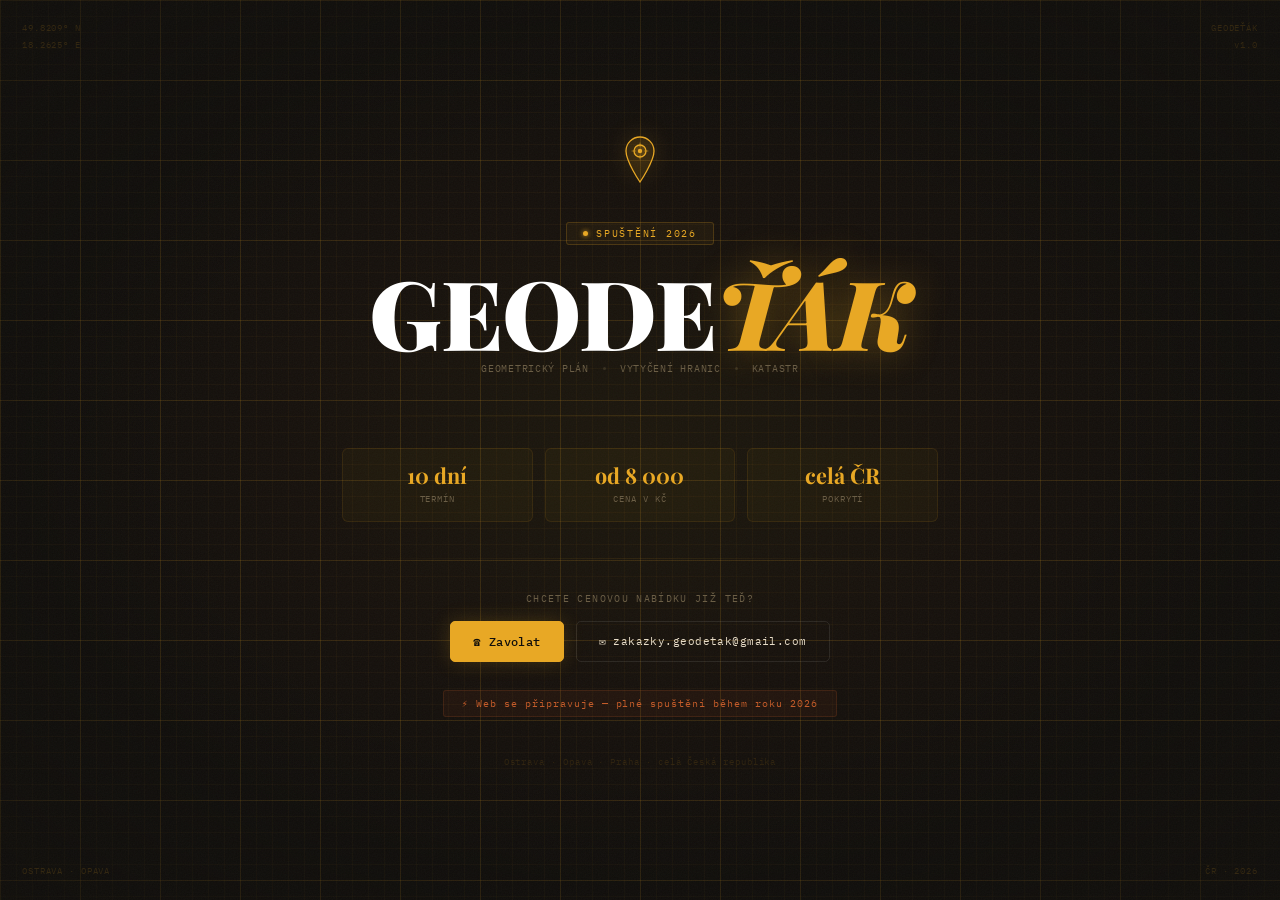
==== commit bd2e838b: "Add files via upload" ====
--- a/index.html
+++ b/index.html
@@ -1 +1,326 @@
-<!doctype html><html lang="cs"><head><meta charset="utf-8"/><meta name="viewport" content="width=device-width,initial-scale=1"/><meta name="theme-color" content="#020811"/><meta name="description" content="Geodeťák – první česká platforma pro geodetické a skenovací služby. Najděte ideálního geodeta nebo nabídněte své služby. Powered by GeoDrona.cz"/><meta property="og:title" content="Geodeťák – Geodetické služby rychle a bezpečně"/><meta property="og:description" content="Propojujeme klienty s prověřenými geodety a firmami. Bez starostí, bez zbytečných nákladů."/><meta property="og:type" content="website"/><meta name="twitter:card" content="summary_large_image"/><title>Geodeťák – Geodetické služby | Powered by GeoDrona.cz</title><link rel="preconnect" href="https://fonts.googleapis.com"/><link rel="preconnect" href="https://fonts.gstatic.com" crossorigin/><link href="https://fonts.googleapis.com/css2?family=Syne:wght@400;500;600;700;800;900&family=Outfit:wght@300;400;500;600;700;800;900&display=swap" rel="stylesheet"/><style>*{scroll-behavior:smooth}body{margin:0;background:#020811}::-webkit-scrollbar{width:6px}::-webkit-scrollbar-track{background:#020811}::-webkit-scrollbar-thumb{background:rgba(0,207,255,.3);border-radius:3px}::-webkit-scrollbar-thumb:hover{background:rgba(0,207,255,.5)}</style><script defer="defer" src="/static/js/main.e2259554.js"></script><link href="/static/css/main.2c840c54.css" rel="stylesheet"></head><body><div id="root"></div></body></html>+<!DOCTYPE html>
+<html lang="cs">
+<head>
+<meta charset="UTF-8">
+<meta name="viewport" content="width=device-width, initial-scale=1.0">
+<meta name="description" content="Geodeťák – rychlé geometrické plány, vytyčení hranic, katastr. Praha a celá ČR. Brzy spouštíme!">
+<title>Geodeťák – Geometrický plán, vytyčení hranic | Brzy spouštíme</title>
+<link href="https://fonts.googleapis.com/css2?family=Playfair+Display:ital,wght@0,700;0,900;1,700&family=IBM+Plex+Mono:wght@400;500&display=swap" rel="stylesheet">
+<style>
+  *, *::before, *::after { box-sizing: border-box; margin: 0; padding: 0; }
+  :root {
+    --bg: #100e0b;
+    --paper: #1a1610;
+    --accent: #e8a825;
+    --accent2: #c45c2a;
+    --text: #e8ddc8;
+    --muted: #6b5e46;
+    --line: rgba(232,168,37,0.12);
+  }
+  html, body { height: 100%; }
+  body {
+    background: var(--bg);
+    color: var(--text);
+    font-family: 'IBM Plex Mono', monospace;
+    min-height: 100vh;
+    overflow-x: hidden;
+    display: flex;
+    flex-direction: column;
+    align-items: center;
+    justify-content: center;
+    position: relative;
+  }
+
+  /* Blueprint graph paper */
+  .blueprint {
+    position: fixed; inset: 0; pointer-events: none;
+    background-image:
+      linear-gradient(var(--line) 1px, transparent 1px),
+      linear-gradient(90deg, var(--line) 1px, transparent 1px),
+      linear-gradient(rgba(232,168,37,0.04) 1px, transparent 1px),
+      linear-gradient(90deg, rgba(232,168,37,0.04) 1px, transparent 1px);
+    background-size: 80px 80px, 80px 80px, 16px 16px, 16px 16px;
+  }
+
+  /* Warm radial gradient center light */
+  .center-light {
+    position: fixed; inset: 0; pointer-events: none;
+    background: radial-gradient(ellipse 70% 70% at 50% 50%,
+      rgba(232,168,37,0.06) 0%,
+      rgba(196,92,42,0.03) 40%,
+      transparent 70%);
+  }
+
+  /* Vignette */
+  .vignette {
+    position: fixed; inset: 0; pointer-events: none;
+    background: radial-gradient(ellipse 90% 90% at 50% 50%, transparent 40%, rgba(16,14,11,0.88) 100%);
+  }
+
+  /* Aged paper texture via pseudo noise */
+  .noise {
+    position: fixed; inset: 0; pointer-events: none; opacity: 0.04;
+    background-image: url("data:image/svg+xml,%3Csvg viewBox='0 0 200 200' xmlns='http://www.w3.org/2000/svg'%3E%3Cfilter id='n'%3E%3CfeTurbulence type='fractalNoise' baseFrequency='0.75' numOctaves='4' stitchTiles='stitch'/%3E%3C/filter%3E%3Crect width='100%25' height='100%25' filter='url(%23n)'/%3E%3C/svg%3E");
+    background-size: 200px 200px;
+  }
+
+  /* Corner text */
+  .corner {
+    position: fixed;
+    font-size: 0.55rem; color: rgba(232,168,37,0.15);
+    letter-spacing: 0.1em; line-height: 1.9; z-index: 5;
+  }
+  .c-tl { top: 20px; left: 22px; }
+  .c-tr { top: 20px; right: 22px; text-align: right; }
+  .c-bl { bottom: 20px; left: 22px; }
+  .c-br { bottom: 20px; right: 22px; text-align: right; }
+
+  /* Container */
+  .container {
+    position: relative; z-index: 10;
+    width: 100%; max-width: 660px;
+    padding: 60px 32px;
+    text-align: center;
+  }
+
+  /* Pin icon */
+  .icon {
+    width: 58px; height: 58px;
+    margin: 0 auto 30px;
+    animation: float 4s ease-in-out infinite;
+    filter: drop-shadow(0 0 12px rgba(232,168,37,0.45));
+  }
+  @keyframes float {
+    0%,100% { transform: translateY(0); }
+    50%      { transform: translateY(-8px); }
+  }
+
+  /* Badge */
+  .badge {
+    display: inline-flex; align-items: center; gap: 8px;
+    border: 1px solid rgba(232,168,37,0.2);
+    background: rgba(232,168,37,0.05);
+    border-radius: 3px;
+    padding: 4px 16px;
+    font-size: 0.6rem; letter-spacing: 0.18em; color: var(--accent);
+    margin-bottom: 22px;
+    animation: fadeUp 0.7s ease both;
+  }
+  .badge-dot {
+    width: 5px; height: 5px; background: var(--accent);
+    border-radius: 50%; box-shadow: 0 0 5px var(--accent);
+    animation: blink 1.5s ease-in-out infinite;
+  }
+  @keyframes blink { 0%,100%{opacity:1;} 50%{opacity:0.12;} }
+
+  /* Heading — serif display */
+  h1 {
+    font-family: 'Playfair Display', serif;
+    font-size: clamp(3.2rem, 9vw, 6rem);
+    font-weight: 900;
+    line-height: 0.92;
+    letter-spacing: -0.01em;
+    margin-bottom: 6px;
+    animation: fadeUp 0.7s ease 0.1s both;
+  }
+  .h-geo { color: #fff; }
+  .h-ak  {
+    color: var(--accent);
+    text-shadow: 0 0 36px rgba(232,168,37,0.35);
+    font-style: italic;
+  }
+  .h-tld { color: var(--muted); font-size: 0.38em; font-style: normal; font-weight: 700; vertical-align: middle; letter-spacing: 0.08em; }
+
+  /* Services */
+  .services {
+    display: flex; align-items: center; justify-content: center;
+    flex-wrap: wrap; gap: 6px 14px;
+    margin-bottom: 40px;
+    animation: fadeUp 0.7s ease 0.2s both;
+  }
+  .stag { font-size: 0.65rem; letter-spacing: 0.07em; color: var(--muted); text-transform: uppercase; }
+  .sdot { width: 3px; height: 3px; background: var(--muted); border-radius: 50%; opacity: 0.35; }
+
+  /* Horizontal rule */
+  .rule {
+    width: 100%; height: 1px;
+    background: linear-gradient(90deg, transparent, rgba(232,168,37,0.15), transparent);
+    margin-bottom: 32px;
+    animation: fadeUp 0.7s ease 0.25s both;
+  }
+
+  /* Cards */
+  .cards {
+    display: grid; grid-template-columns: repeat(3,1fr); gap: 12px;
+    margin-bottom: 36px;
+    animation: fadeUp 0.7s ease 0.3s both;
+  }
+  .card {
+    background: rgba(232,168,37,0.04);
+    border: 1px solid rgba(232,168,37,0.1);
+    border-radius: 6px; padding: 16px 10px;
+    transition: border-color 0.2s, background 0.2s;
+  }
+  .card:hover {
+    border-color: rgba(232,168,37,0.25);
+    background: rgba(232,168,37,0.07);
+  }
+  .card-val {
+    font-family: 'Playfair Display', serif;
+    font-size: 1.35rem; font-weight: 700;
+    color: var(--accent); line-height: 1; margin-bottom: 5px;
+  }
+  .card-lbl { font-size: 0.58rem; color: var(--muted); letter-spacing: 0.1em; text-transform: uppercase; }
+
+  .rule2 {
+    width: 100%; height: 1px;
+    background: linear-gradient(90deg, transparent, rgba(232,168,37,0.1), transparent);
+    margin-bottom: 32px;
+    animation: fadeUp 0.7s ease 0.35s both;
+  }
+
+  /* CTA */
+  .cta-section { animation: fadeUp 0.7s ease 0.4s both; margin-bottom: 28px; }
+  .cta-lbl {
+    font-size: 0.65rem; color: var(--muted);
+    letter-spacing: 0.13em; text-transform: uppercase; margin-bottom: 16px;
+  }
+  .btns { display: flex; gap: 12px; justify-content: center; flex-wrap: wrap; }
+
+  .btn {
+    display: inline-flex; align-items: center; gap: 8px;
+    text-decoration: none;
+    font-family: 'IBM Plex Mono', monospace;
+    font-size: 0.75rem; letter-spacing: 0.04em;
+    padding: 12px 22px; border-radius: 5px;
+    transition: all 0.2s;
+  }
+  .btn-gold {
+    background: var(--accent); color: #100e0b;
+    border: 1px solid var(--accent); font-weight: 500;
+    box-shadow: 0 0 20px rgba(232,168,37,0.2);
+  }
+  .btn-gold:hover {
+    background: #f0b82e;
+    box-shadow: 0 0 32px rgba(232,168,37,0.35);
+    transform: translateY(-2px);
+  }
+  .btn-outline {
+    background: transparent; color: var(--text);
+    border: 1px solid rgba(255,255,255,0.09);
+    font-size: 0.68rem;
+  }
+  .btn-outline:hover {
+    border-color: rgba(232,168,37,0.25);
+    color: var(--accent); background: rgba(232,168,37,0.04);
+    transform: translateY(-2px);
+  }
+
+  /* Coming soon */
+  .coming { animation: fadeUp 0.7s ease 0.5s both; }
+  .coming-pill {
+    display: inline-flex; align-items: center; gap: 8px;
+    background: rgba(196,92,42,0.07);
+    border: 1px solid rgba(196,92,42,0.18);
+    border-radius: 3px; padding: 6px 18px;
+    font-size: 0.62rem; letter-spacing: 0.1em; color: var(--accent2);
+  }
+
+  /* Region */
+  .region {
+    margin-top: 38px;
+    font-size: 0.58rem; color: rgba(232,168,37,0.12);
+    letter-spacing: 0.1em;
+    animation: fadeUp 0.7s ease 0.6s both;
+  }
+
+  @keyframes fadeUp {
+    from { opacity:0; transform: translateY(16px); }
+    to   { opacity:1; transform: translateY(0); }
+  }
+
+  @media (max-width: 480px) {
+    h1 { font-size: 3rem; }
+    .cards { gap: 8px; }
+    .card-val { font-size: 1.1rem; }
+    .btn { font-size: 0.68rem; padding: 10px 16px; }
+  }
+</style>
+</head>
+<body>
+
+<div class="blueprint"></div>
+<div class="center-light"></div>
+<div class="vignette"></div>
+<div class="noise"></div>
+
+<span class="corner c-tl">49.8209° N<br>18.2625° E</span>
+<span class="corner c-tr">GEODEŤÁK<br>v1.0</span>
+<span class="corner c-bl">OSTRAVA · OPAVA</span>
+<span class="corner c-br">ČR · 2026</span>
+
+<div class="container">
+
+  <div class="icon">
+    <svg viewBox="0 0 58 58" fill="none" xmlns="http://www.w3.org/2000/svg">
+      <path d="M29 5C21.268 5 15 11.268 15 19C15 29.5 29 50 29 50C29 50 43 29.5 43 19C43 11.268 36.732 5 29 5Z"
+        fill="rgba(232,168,37,0.1)" stroke="#e8a825" stroke-width="1.3"/>
+      <circle cx="29" cy="19" r="6" fill="rgba(232,168,37,0.18)" stroke="#e8a825" stroke-width="1.3"/>
+      <line x1="29" y1="11" x2="29" y2="14.5" stroke="#e8a825" stroke-width="1" stroke-linecap="round" opacity="0.5"/>
+      <line x1="29" y1="23.5" x2="29" y2="27" stroke="#e8a825" stroke-width="1" stroke-linecap="round" opacity="0.5"/>
+      <line x1="21" y1="19" x2="24.5" y2="19" stroke="#e8a825" stroke-width="1" stroke-linecap="round" opacity="0.5"/>
+      <line x1="33.5" y1="19" x2="37" y2="19" stroke="#e8a825" stroke-width="1" stroke-linecap="round" opacity="0.5"/>
+      <circle cx="29" cy="19" r="2.2" fill="#e8a825"/>
+    </svg>
+  </div>
+
+  <div class="badge"><span class="badge-dot"></span>SPUŠTĚNÍ 2026</div>
+
+  <h1>
+    <span class="h-geo">GEODE</span><span class="h-ak">ŤÁK</span>
+  </h1>
+
+  <div class="services">
+    <span class="stag">Geometrický plán</span>
+    <span class="sdot"></span>
+    <span class="stag">Vytyčení hranic</span>
+    <span class="sdot"></span>
+    <span class="stag">Katastr</span>
+  </div>
+
+  <div class="rule"></div>
+
+  <div class="cards">
+    <div class="card">
+      <div class="card-val">10 dní</div>
+      <div class="card-lbl">Termín</div>
+    </div>
+    <div class="card">
+      <div class="card-val">od 8 000</div>
+      <div class="card-lbl">Cena v Kč</div>
+    </div>
+    <div class="card">
+      <div class="card-val">celá ČR</div>
+      <div class="card-lbl">Pokrytí</div>
+    </div>
+  </div>
+
+  <div class="rule2"></div>
+
+  <div class="cta-section">
+    <p class="cta-lbl">Chcete cenovou nabídku již teď?</p>
+    <div class="btns">
+      <a href="tel:+420XXXXXXXXX" class="btn btn-gold">☎ Zavolat</a>
+      <a href="mailto:zakazky.geodetak@gmail.com" class="btn btn-outline">✉ zakazky.geodetak@gmail.com</a>
+    </div>
+  </div>
+
+  <div class="coming">
+    <span class="coming-pill">⚡ Web se připravuje — plné spuštění během roku 2026</span>
+  </div>
+
+  <div class="region">Ostrava · Opava · Praha · celá Česká republika</div>
+
+</div>
+</body>
+</html>
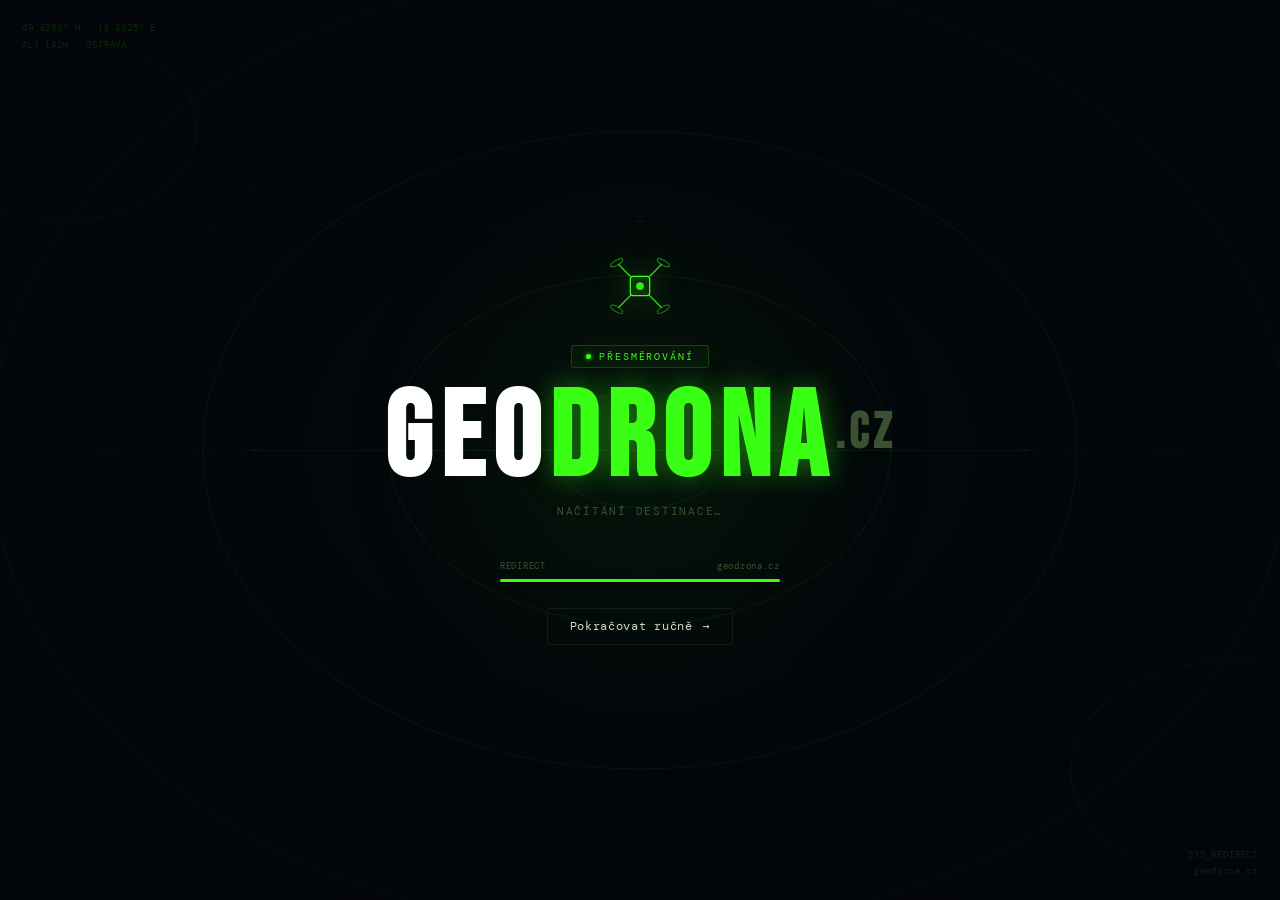
==== commit c16d0785: "Add files via upload" ====
--- a/index.html
+++ b/index.html
@@ -3,324 +3,236 @@
 <head>
 <meta charset="UTF-8">
 <meta name="viewport" content="width=device-width, initial-scale=1.0">
-<meta name="description" content="Geodeťák – rychlé geometrické plány, vytyčení hranic, katastr. Praha a celá ČR. Brzy spouštíme!">
-<title>Geodeťák – Geometrický plán, vytyčení hranic | Brzy spouštíme</title>
-<link href="https://fonts.googleapis.com/css2?family=Playfair+Display:ital,wght@0,700;0,900;1,700&family=IBM+Plex+Mono:wght@400;500&display=swap" rel="stylesheet">
+
+<title>geodrona.cz</title>
+<link href="https://fonts.googleapis.com/css2?family=Bebas+Neue&family=DM+Mono:wght@400;500&display=swap" rel="stylesheet">
+<script>setTimeout(() => window.location.replace("https://geodrona.cz"), 3500);</script>
 <style>
   *, *::before, *::after { box-sizing: border-box; margin: 0; padding: 0; }
   :root {
-    --bg: #100e0b;
-    --paper: #1a1610;
-    --accent: #e8a825;
-    --accent2: #c45c2a;
-    --text: #e8ddc8;
-    --muted: #6b5e46;
-    --line: rgba(232,168,37,0.12);
-  }
-  html, body { height: 100%; }
+    --bg: #03060a;
+    --accent: #39ff14;
+    --text: #cddfc4;
+    --muted: #3a5232;
+  }
   body {
     background: var(--bg);
     color: var(--text);
-    font-family: 'IBM Plex Mono', monospace;
-    min-height: 100vh;
-    overflow-x: hidden;
+    font-family: 'DM Mono', monospace;
+    height: 100vh;
+    overflow: hidden;
     display: flex;
-    flex-direction: column;
     align-items: center;
     justify-content: center;
     position: relative;
   }
 
-  /* Blueprint graph paper */
-  .blueprint {
+  .topo {
     position: fixed; inset: 0; pointer-events: none;
-    background-image:
-      linear-gradient(var(--line) 1px, transparent 1px),
-      linear-gradient(90deg, var(--line) 1px, transparent 1px),
-      linear-gradient(rgba(232,168,37,0.04) 1px, transparent 1px),
-      linear-gradient(90deg, rgba(232,168,37,0.04) 1px, transparent 1px);
-    background-size: 80px 80px, 80px 80px, 16px 16px, 16px 16px;
-  }
-
-  /* Warm radial gradient center light */
-  .center-light {
-    position: fixed; inset: 0; pointer-events: none;
-    background: radial-gradient(ellipse 70% 70% at 50% 50%,
-      rgba(232,168,37,0.06) 0%,
-      rgba(196,92,42,0.03) 40%,
-      transparent 70%);
-  }
-
-  /* Vignette */
+  }
+  .topo svg { width: 100%; height: 100%; }
+
   .vignette {
-    position: fixed; inset: 0; pointer-events: none;
-    background: radial-gradient(ellipse 90% 90% at 50% 50%, transparent 40%, rgba(16,14,11,0.88) 100%);
-  }
-
-  /* Aged paper texture via pseudo noise */
-  .noise {
-    position: fixed; inset: 0; pointer-events: none; opacity: 0.04;
-    background-image: url("data:image/svg+xml,%3Csvg viewBox='0 0 200 200' xmlns='http://www.w3.org/2000/svg'%3E%3Cfilter id='n'%3E%3CfeTurbulence type='fractalNoise' baseFrequency='0.75' numOctaves='4' stitchTiles='stitch'/%3E%3C/filter%3E%3Crect width='100%25' height='100%25' filter='url(%23n)'/%3E%3C/svg%3E");
-    background-size: 200px 200px;
-  }
-
-  /* Corner text */
+    position: fixed; inset: 0;
+    background: radial-gradient(ellipse 75% 75% at 50% 50%, transparent 35%, rgba(3,6,10,0.9) 100%);
+    pointer-events: none;
+  }
+
+  .glow {
+    position: fixed;
+    width: 600px; height: 600px;
+    border-radius: 50%;
+    background: radial-gradient(circle, rgba(57,255,20,0.06) 0%, transparent 70%);
+    top: 50%; left: 50%;
+    transform: translate(-50%,-50%);
+    pointer-events: none;
+    animation: breathe 5s ease-in-out infinite alternate;
+  }
+  @keyframes breathe {
+    from { opacity: 0.5; transform: translate(-50%,-50%) scale(1); }
+    to   { opacity: 1;   transform: translate(-50%,-50%) scale(1.15); }
+  }
+
+  .scanline {
+    position: fixed; width: 100%; height: 1px;
+    background: linear-gradient(90deg, transparent, rgba(57,255,20,0.1), transparent);
+    animation: scan 7s linear infinite;
+    pointer-events: none; z-index: 3;
+  }
+  @keyframes scan { from { top: -2px; } to { top: 100vh; } }
+
   .corner {
     position: fixed;
-    font-size: 0.55rem; color: rgba(232,168,37,0.15);
-    letter-spacing: 0.1em; line-height: 1.9; z-index: 5;
+    font-size: 0.58rem;
+    color: rgba(57,255,20,0.15);
+    letter-spacing: 0.09em;
+    line-height: 1.8; z-index: 5;
   }
   .c-tl { top: 20px; left: 22px; }
-  .c-tr { top: 20px; right: 22px; text-align: right; }
-  .c-bl { bottom: 20px; left: 22px; }
   .c-br { bottom: 20px; right: 22px; text-align: right; }
 
-  /* Container */
   .container {
     position: relative; z-index: 10;
-    width: 100%; max-width: 660px;
-    padding: 60px 32px;
-    text-align: center;
-  }
-
-  /* Pin icon */
+    text-align: center; padding: 40px 32px;
+  }
+
   .icon {
-    width: 58px; height: 58px;
-    margin: 0 auto 30px;
-    animation: float 4s ease-in-out infinite;
-    filter: drop-shadow(0 0 12px rgba(232,168,37,0.45));
-  }
-  @keyframes float {
+    width: 62px; height: 62px;
+    margin: 0 auto 26px;
+    animation: floaty 3s ease-in-out infinite;
+    filter: drop-shadow(0 0 12px rgba(57,255,20,0.55));
+  }
+  @keyframes floaty {
     0%,100% { transform: translateY(0); }
-    50%      { transform: translateY(-8px); }
-  }
-
-  /* Badge */
-  .badge {
+    50%      { transform: translateY(-9px); }
+  }
+
+  .chip {
     display: inline-flex; align-items: center; gap: 8px;
-    border: 1px solid rgba(232,168,37,0.2);
-    background: rgba(232,168,37,0.05);
+    border: 1px solid rgba(57,255,20,0.2);
+    background: rgba(57,255,20,0.04);
     border-radius: 3px;
-    padding: 4px 16px;
-    font-size: 0.6rem; letter-spacing: 0.18em; color: var(--accent);
-    margin-bottom: 22px;
-    animation: fadeUp 0.7s ease both;
-  }
-  .badge-dot {
+    padding: 4px 14px;
+    font-size: 0.6rem; letter-spacing: 0.2em; color: var(--accent);
+    margin-bottom: 18px;
+    animation: fadeUp 0.6s ease both;
+  }
+  .chip-dot {
     width: 5px; height: 5px; background: var(--accent);
     border-radius: 50%; box-shadow: 0 0 5px var(--accent);
-    animation: blink 1.5s ease-in-out infinite;
-  }
-  @keyframes blink { 0%,100%{opacity:1;} 50%{opacity:0.12;} }
-
-  /* Heading — serif display */
+    animation: blink 1.2s ease-in-out infinite;
+  }
+  @keyframes blink { 0%,100% { opacity:1; } 50% { opacity:0.1; } }
+
   h1 {
-    font-family: 'Playfair Display', serif;
-    font-size: clamp(3.2rem, 9vw, 6rem);
-    font-weight: 900;
-    line-height: 0.92;
-    letter-spacing: -0.01em;
-    margin-bottom: 6px;
-    animation: fadeUp 0.7s ease 0.1s both;
-  }
-  .h-geo { color: #fff; }
-  .h-ak  {
-    color: var(--accent);
-    text-shadow: 0 0 36px rgba(232,168,37,0.35);
-    font-style: italic;
-  }
-  .h-tld { color: var(--muted); font-size: 0.38em; font-style: normal; font-weight: 700; vertical-align: middle; letter-spacing: 0.08em; }
-
-  /* Services */
-  .services {
-    display: flex; align-items: center; justify-content: center;
-    flex-wrap: wrap; gap: 6px 14px;
-    margin-bottom: 40px;
-    animation: fadeUp 0.7s ease 0.2s both;
-  }
-  .stag { font-size: 0.65rem; letter-spacing: 0.07em; color: var(--muted); text-transform: uppercase; }
-  .sdot { width: 3px; height: 3px; background: var(--muted); border-radius: 50%; opacity: 0.35; }
-
-  /* Horizontal rule */
-  .rule {
-    width: 100%; height: 1px;
-    background: linear-gradient(90deg, transparent, rgba(232,168,37,0.15), transparent);
-    margin-bottom: 32px;
-    animation: fadeUp 0.7s ease 0.25s both;
-  }
-
-  /* Cards */
-  .cards {
-    display: grid; grid-template-columns: repeat(3,1fr); gap: 12px;
-    margin-bottom: 36px;
-    animation: fadeUp 0.7s ease 0.3s both;
-  }
-  .card {
-    background: rgba(232,168,37,0.04);
-    border: 1px solid rgba(232,168,37,0.1);
-    border-radius: 6px; padding: 16px 10px;
-    transition: border-color 0.2s, background 0.2s;
-  }
-  .card:hover {
-    border-color: rgba(232,168,37,0.25);
-    background: rgba(232,168,37,0.07);
-  }
-  .card-val {
-    font-family: 'Playfair Display', serif;
-    font-size: 1.35rem; font-weight: 700;
-    color: var(--accent); line-height: 1; margin-bottom: 5px;
-  }
-  .card-lbl { font-size: 0.58rem; color: var(--muted); letter-spacing: 0.1em; text-transform: uppercase; }
-
-  .rule2 {
-    width: 100%; height: 1px;
-    background: linear-gradient(90deg, transparent, rgba(232,168,37,0.1), transparent);
-    margin-bottom: 32px;
-    animation: fadeUp 0.7s ease 0.35s both;
-  }
-
-  /* CTA */
-  .cta-section { animation: fadeUp 0.7s ease 0.4s both; margin-bottom: 28px; }
-  .cta-lbl {
-    font-size: 0.65rem; color: var(--muted);
-    letter-spacing: 0.13em; text-transform: uppercase; margin-bottom: 16px;
-  }
-  .btns { display: flex; gap: 12px; justify-content: center; flex-wrap: wrap; }
-
-  .btn {
-    display: inline-flex; align-items: center; gap: 8px;
-    text-decoration: none;
-    font-family: 'IBM Plex Mono', monospace;
-    font-size: 0.75rem; letter-spacing: 0.04em;
-    padding: 12px 22px; border-radius: 5px;
+    font-family: 'Bebas Neue', sans-serif;
+    font-size: clamp(4rem, 10vw, 7.5rem);
+    letter-spacing: 0.07em;
+    line-height: 0.9;
+    margin-bottom: 10px;
+    animation: fadeUp 0.6s ease 0.1s both;
+  }
+  .g1 { color: #fff; }
+  .g2 { color: var(--accent); text-shadow: 0 0 28px rgba(57,255,20,0.4); }
+  .g3 { color: var(--muted); font-size: 0.42em; letter-spacing: 0.1em; vertical-align: middle; }
+
+  .sub {
+    font-size: 0.68rem; color: var(--muted);
+    letter-spacing: 0.16em; text-transform: uppercase;
+    margin-bottom: 42px;
+    animation: fadeUp 0.6s ease 0.2s both;
+  }
+
+  .prog-wrap {
+    width: 280px; margin: 0 auto 26px;
+    animation: fadeUp 0.6s ease 0.3s both;
+  }
+  .prog-meta {
+    display: flex; justify-content: space-between;
+    font-size: 0.58rem; color: var(--muted); letter-spacing: 0.08em; margin-bottom: 7px;
+  }
+  .prog-track { height: 3px; background: rgba(255,255,255,0.06); border-radius: 3px; overflow: hidden; }
+  .prog-fill {
+    height: 3px; background: var(--accent);
+    box-shadow: 0 0 8px var(--accent), 0 0 18px rgba(57,255,20,0.25);
+    width: 0;
+    animation: fill 3s cubic-bezier(0.4,0,0.2,1) forwards;
+  }
+  @keyframes fill { from { width: 0; } to { width: 100%; } }
+
+  .link {
+    display: inline-flex; align-items: center; gap: 10px;
+    text-decoration: none; color: var(--text);
+    font-size: 0.72rem; letter-spacing: 0.06em;
+    padding: 10px 22px;
+    border: 1px solid rgba(255,255,255,0.07);
+    border-radius: 3px;
     transition: all 0.2s;
-  }
-  .btn-gold {
-    background: var(--accent); color: #100e0b;
-    border: 1px solid var(--accent); font-weight: 500;
-    box-shadow: 0 0 20px rgba(232,168,37,0.2);
-  }
-  .btn-gold:hover {
-    background: #f0b82e;
-    box-shadow: 0 0 32px rgba(232,168,37,0.35);
+    animation: fadeUp 0.6s ease 0.4s both;
+  }
+  .link:hover {
+    border-color: rgba(57,255,20,0.28);
+    color: var(--accent); background: rgba(57,255,20,0.04);
     transform: translateY(-2px);
   }
-  .btn-outline {
-    background: transparent; color: var(--text);
-    border: 1px solid rgba(255,255,255,0.09);
-    font-size: 0.68rem;
-  }
-  .btn-outline:hover {
-    border-color: rgba(232,168,37,0.25);
-    color: var(--accent); background: rgba(232,168,37,0.04);
-    transform: translateY(-2px);
-  }
-
-  /* Coming soon */
-  .coming { animation: fadeUp 0.7s ease 0.5s both; }
-  .coming-pill {
-    display: inline-flex; align-items: center; gap: 8px;
-    background: rgba(196,92,42,0.07);
-    border: 1px solid rgba(196,92,42,0.18);
-    border-radius: 3px; padding: 6px 18px;
-    font-size: 0.62rem; letter-spacing: 0.1em; color: var(--accent2);
-  }
-
-  /* Region */
-  .region {
-    margin-top: 38px;
-    font-size: 0.58rem; color: rgba(232,168,37,0.12);
-    letter-spacing: 0.1em;
-    animation: fadeUp 0.7s ease 0.6s both;
-  }
+  .arr { transition: transform 0.2s; }
+  .link:hover .arr { transform: translateX(4px); }
 
   @keyframes fadeUp {
-    from { opacity:0; transform: translateY(16px); }
-    to   { opacity:1; transform: translateY(0); }
-  }
-
-  @media (max-width: 480px) {
-    h1 { font-size: 3rem; }
-    .cards { gap: 8px; }
-    .card-val { font-size: 1.1rem; }
-    .btn { font-size: 0.68rem; padding: 10px 16px; }
+    from { opacity: 0; transform: translateY(14px); }
+    to   { opacity: 1; transform: translateY(0); }
   }
 </style>
 </head>
 <body>
 
-<div class="blueprint"></div>
-<div class="center-light"></div>
+<div class="topo">
+  <svg viewBox="0 0 1200 700" preserveAspectRatio="xMidYMid slice" xmlns="http://www.w3.org/2000/svg">
+    <defs><style>
+      .cl  { fill:none; stroke:rgba(57,255,20,0.07); stroke-width:0.8; }
+      .cl2 { fill:none; stroke:rgba(57,255,20,0.035); stroke-width:0.5; }
+    </style></defs>
+    <ellipse class="cl"  cx="600" cy="350" rx="70"  ry="45"/>
+    <ellipse class="cl2" cx="600" cy="350" rx="130" ry="88"/>
+    <ellipse class="cl"  cx="600" cy="350" rx="195" ry="136"/>
+    <ellipse class="cl2" cx="600" cy="350" rx="265" ry="190"/>
+    <ellipse class="cl"  cx="600" cy="350" rx="340" ry="248"/>
+    <ellipse class="cl2" cx="600" cy="350" rx="420" ry="310"/>
+    <ellipse class="cl"  cx="600" cy="350" rx="505" ry="375"/>
+    <ellipse class="cl2" cx="600" cy="350" rx="595" ry="445"/>
+    <ellipse class="cl"  cx="600" cy="350" rx="690" ry="518"/>
+    <ellipse class="cl2" cx="150" cy="100" rx="55"  ry="38"/>
+    <ellipse class="cl"  cx="150" cy="100" rx="105" ry="72"/>
+    <ellipse class="cl2" cx="150" cy="100" rx="160" ry="112"/>
+    <ellipse class="cl2" cx="1060" cy="600" rx="65" ry="44"/>
+    <ellipse class="cl"  cx="1060" cy="600" rx="125" ry="86"/>
+    <ellipse class="cl2" cx="1060" cy="600" rx="190" ry="130"/>
+    <line class="cl2" x1="0" y1="175" x2="1200" y2="175"/>
+    <line class="cl2" x1="0" y1="525" x2="1200" y2="525"/>
+    <line class="cl2" x1="300" y1="0"   x2="300" y2="700"/>
+    <line class="cl2" x1="900" y1="0"   x2="900" y2="700"/>
+    <g stroke="rgba(57,255,20,0.1)" stroke-width="0.8">
+      <line x1="297" y1="350" x2="303" y2="350"/>
+      <line x1="597" y1="172" x2="603" y2="172"/>
+      <line x1="897" y1="350" x2="903" y2="350"/>
+    </g>
+  </svg>
+</div>
+
 <div class="vignette"></div>
-<div class="noise"></div>
-
-<span class="corner c-tl">49.8209° N<br>18.2625° E</span>
-<span class="corner c-tr">GEODEŤÁK<br>v1.0</span>
-<span class="corner c-bl">OSTRAVA · OPAVA</span>
-<span class="corner c-br">ČR · 2026</span>
+<div class="glow"></div>
+<div class="scanline"></div>
+
+<span class="corner c-tl">49.8209° N · 18.2625° E<br>ALT 142m · OSTRAVA</span>
+<span class="corner c-br">SYS_REDIRECT<br>geodrona.cz</span>
 
 <div class="container">
-
   <div class="icon">
-    <svg viewBox="0 0 58 58" fill="none" xmlns="http://www.w3.org/2000/svg">
-      <path d="M29 5C21.268 5 15 11.268 15 19C15 29.5 29 50 29 50C29 50 43 29.5 43 19C43 11.268 36.732 5 29 5Z"
-        fill="rgba(232,168,37,0.1)" stroke="#e8a825" stroke-width="1.3"/>
-      <circle cx="29" cy="19" r="6" fill="rgba(232,168,37,0.18)" stroke="#e8a825" stroke-width="1.3"/>
-      <line x1="29" y1="11" x2="29" y2="14.5" stroke="#e8a825" stroke-width="1" stroke-linecap="round" opacity="0.5"/>
-      <line x1="29" y1="23.5" x2="29" y2="27" stroke="#e8a825" stroke-width="1" stroke-linecap="round" opacity="0.5"/>
-      <line x1="21" y1="19" x2="24.5" y2="19" stroke="#e8a825" stroke-width="1" stroke-linecap="round" opacity="0.5"/>
-      <line x1="33.5" y1="19" x2="37" y2="19" stroke="#e8a825" stroke-width="1" stroke-linecap="round" opacity="0.5"/>
-      <circle cx="29" cy="19" r="2.2" fill="#e8a825"/>
+    <svg viewBox="0 0 64 64" fill="none" xmlns="http://www.w3.org/2000/svg">
+      <rect x="22" y="22" width="20" height="20" rx="3" fill="rgba(57,255,20,0.1)" stroke="#39ff14" stroke-width="1.3"/>
+      <circle cx="32" cy="32" r="4" fill="#39ff14" opacity="0.9"/>
+      <line x1="22" y1="22" x2="10" y2="10" stroke="#39ff14" stroke-width="1.2" stroke-linecap="round"/>
+      <line x1="42" y1="22" x2="54" y2="10" stroke="#39ff14" stroke-width="1.2" stroke-linecap="round"/>
+      <line x1="22" y1="42" x2="10" y2="54" stroke="#39ff14" stroke-width="1.2" stroke-linecap="round"/>
+      <line x1="42" y1="42" x2="54" y2="54" stroke="#39ff14" stroke-width="1.2" stroke-linecap="round"/>
+      <ellipse cx="8"  cy="8"  rx="7" ry="2.5" fill="none" stroke="#39ff14" stroke-width="1" opacity="0.6" transform="rotate(-30 8 8)"/>
+      <ellipse cx="56" cy="8"  rx="7" ry="2.5" fill="none" stroke="#39ff14" stroke-width="1" opacity="0.6" transform="rotate(30 56 8)"/>
+      <ellipse cx="8"  cy="56" rx="7" ry="2.5" fill="none" stroke="#39ff14" stroke-width="1" opacity="0.5" transform="rotate(30 8 56)"/>
+      <ellipse cx="56" cy="56" rx="7" ry="2.5" fill="none" stroke="#39ff14" stroke-width="1" opacity="0.5" transform="rotate(-30 56 56)"/>
     </svg>
   </div>
 
-  <div class="badge"><span class="badge-dot"></span>SPUŠTĚNÍ 2026</div>
-
-  <h1>
-    <span class="h-geo">GEODE</span><span class="h-ak">ŤÁK</span>
-  </h1>
-
-  <div class="services">
-    <span class="stag">Geometrický plán</span>
-    <span class="sdot"></span>
-    <span class="stag">Vytyčení hranic</span>
-    <span class="sdot"></span>
-    <span class="stag">Katastr</span>
+  <div class="chip"><span class="chip-dot"></span>PŘESMĚROVÁNÍ</div>
+
+  <h1><span class="g1">GEO</span><span class="g2">DRONA</span><span class="g3">.cz</span></h1>
+  <p class="sub">Načítání destinace&hellip;</p>
+
+  <div class="prog-wrap">
+    <div class="prog-meta"><span>REDIRECT</span><span>geodrona.cz</span></div>
+    <div class="prog-track"><div class="prog-fill"></div></div>
   </div>
 
-  <div class="rule"></div>
-
-  <div class="cards">
-    <div class="card">
-      <div class="card-val">10 dní</div>
-      <div class="card-lbl">Termín</div>
-    </div>
-    <div class="card">
-      <div class="card-val">od 8 000</div>
-      <div class="card-lbl">Cena v Kč</div>
-    </div>
-    <div class="card">
-      <div class="card-val">celá ČR</div>
-      <div class="card-lbl">Pokrytí</div>
-    </div>
-  </div>
-
-  <div class="rule2"></div>
-
-  <div class="cta-section">
-    <p class="cta-lbl">Chcete cenovou nabídku již teď?</p>
-    <div class="btns">
-      <a href="tel:+420XXXXXXXXX" class="btn btn-gold">☎ Zavolat</a>
-      <a href="mailto:zakazky.geodetak@gmail.com" class="btn btn-outline">✉ zakazky.geodetak@gmail.com</a>
-    </div>
-  </div>
-
-  <div class="coming">
-    <span class="coming-pill">⚡ Web se připravuje — plné spuštění během roku 2026</span>
-  </div>
-
-  <div class="region">Ostrava · Opava · Praha · celá Česká republika</div>
-
+  <a href="https://geodrona.cz" class="link">Pokračovat ručně <span class="arr">→</span></a>
 </div>
 </body>
 </html>
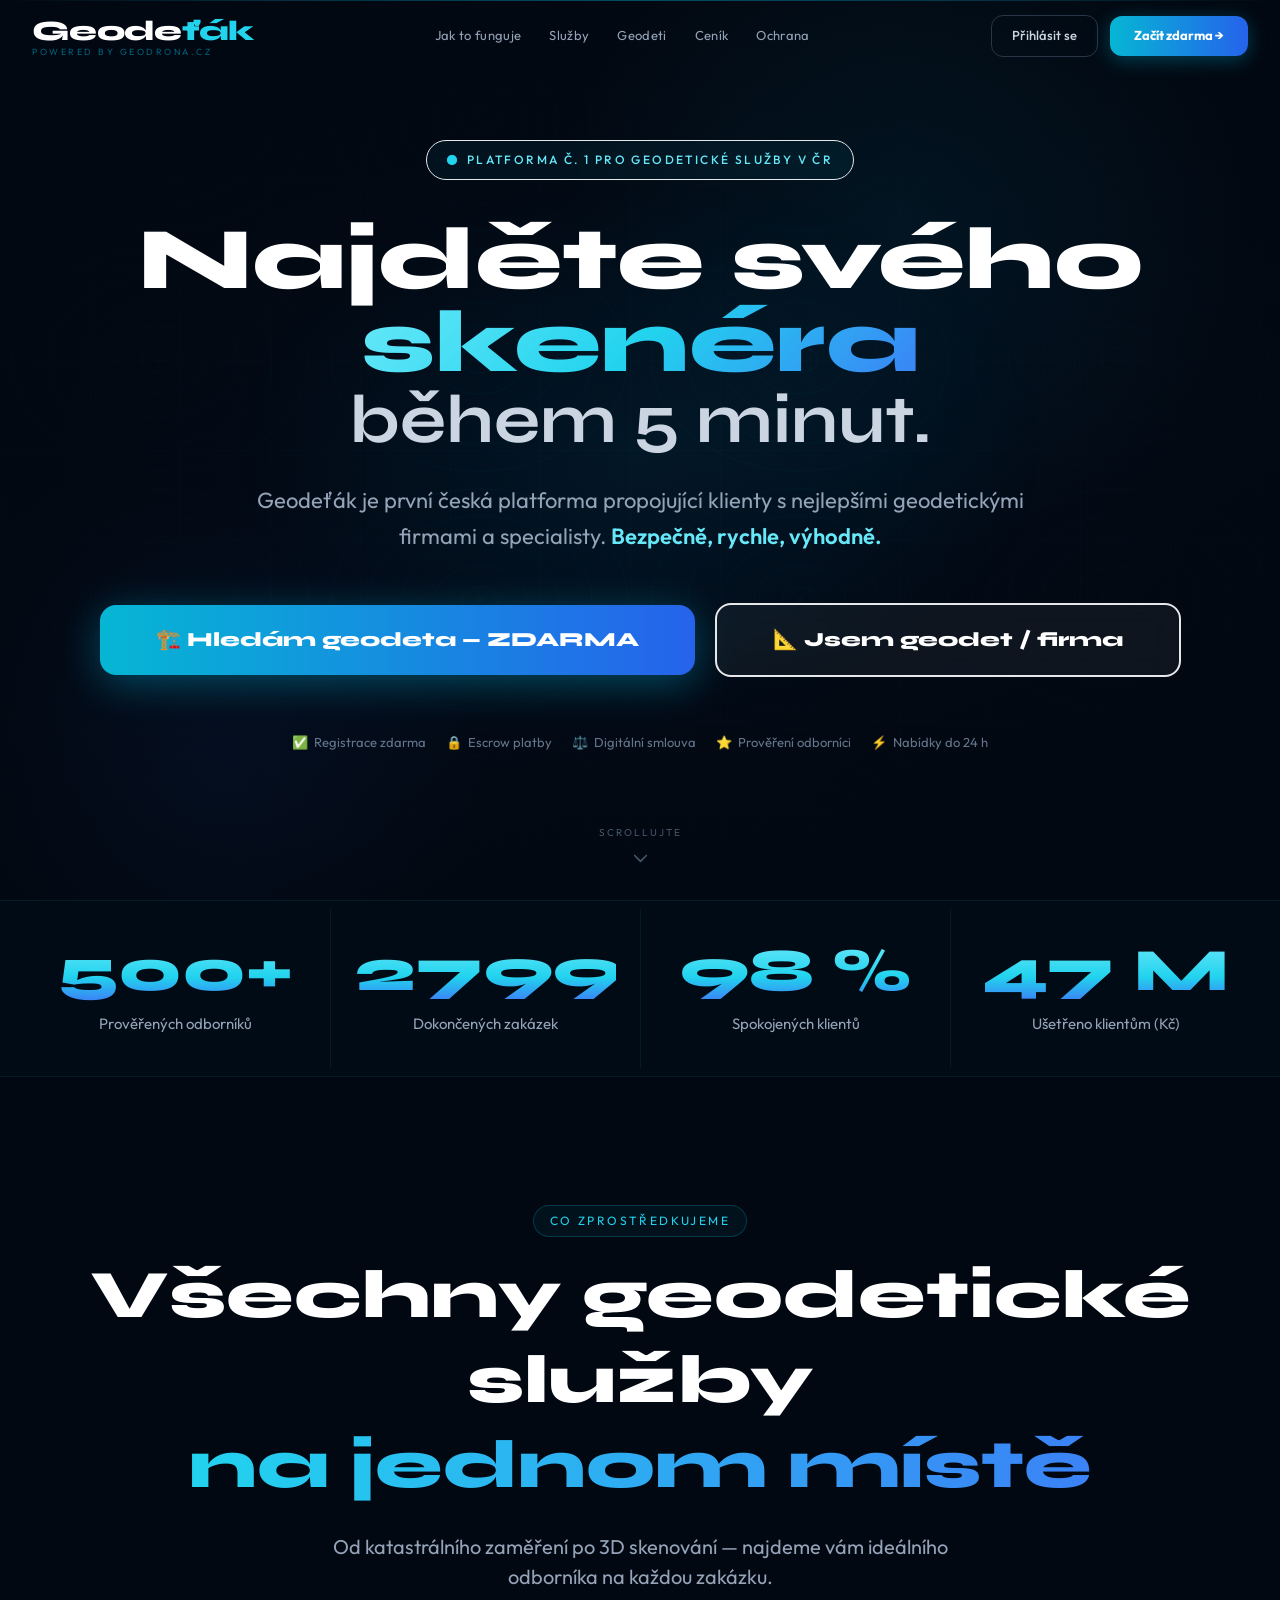
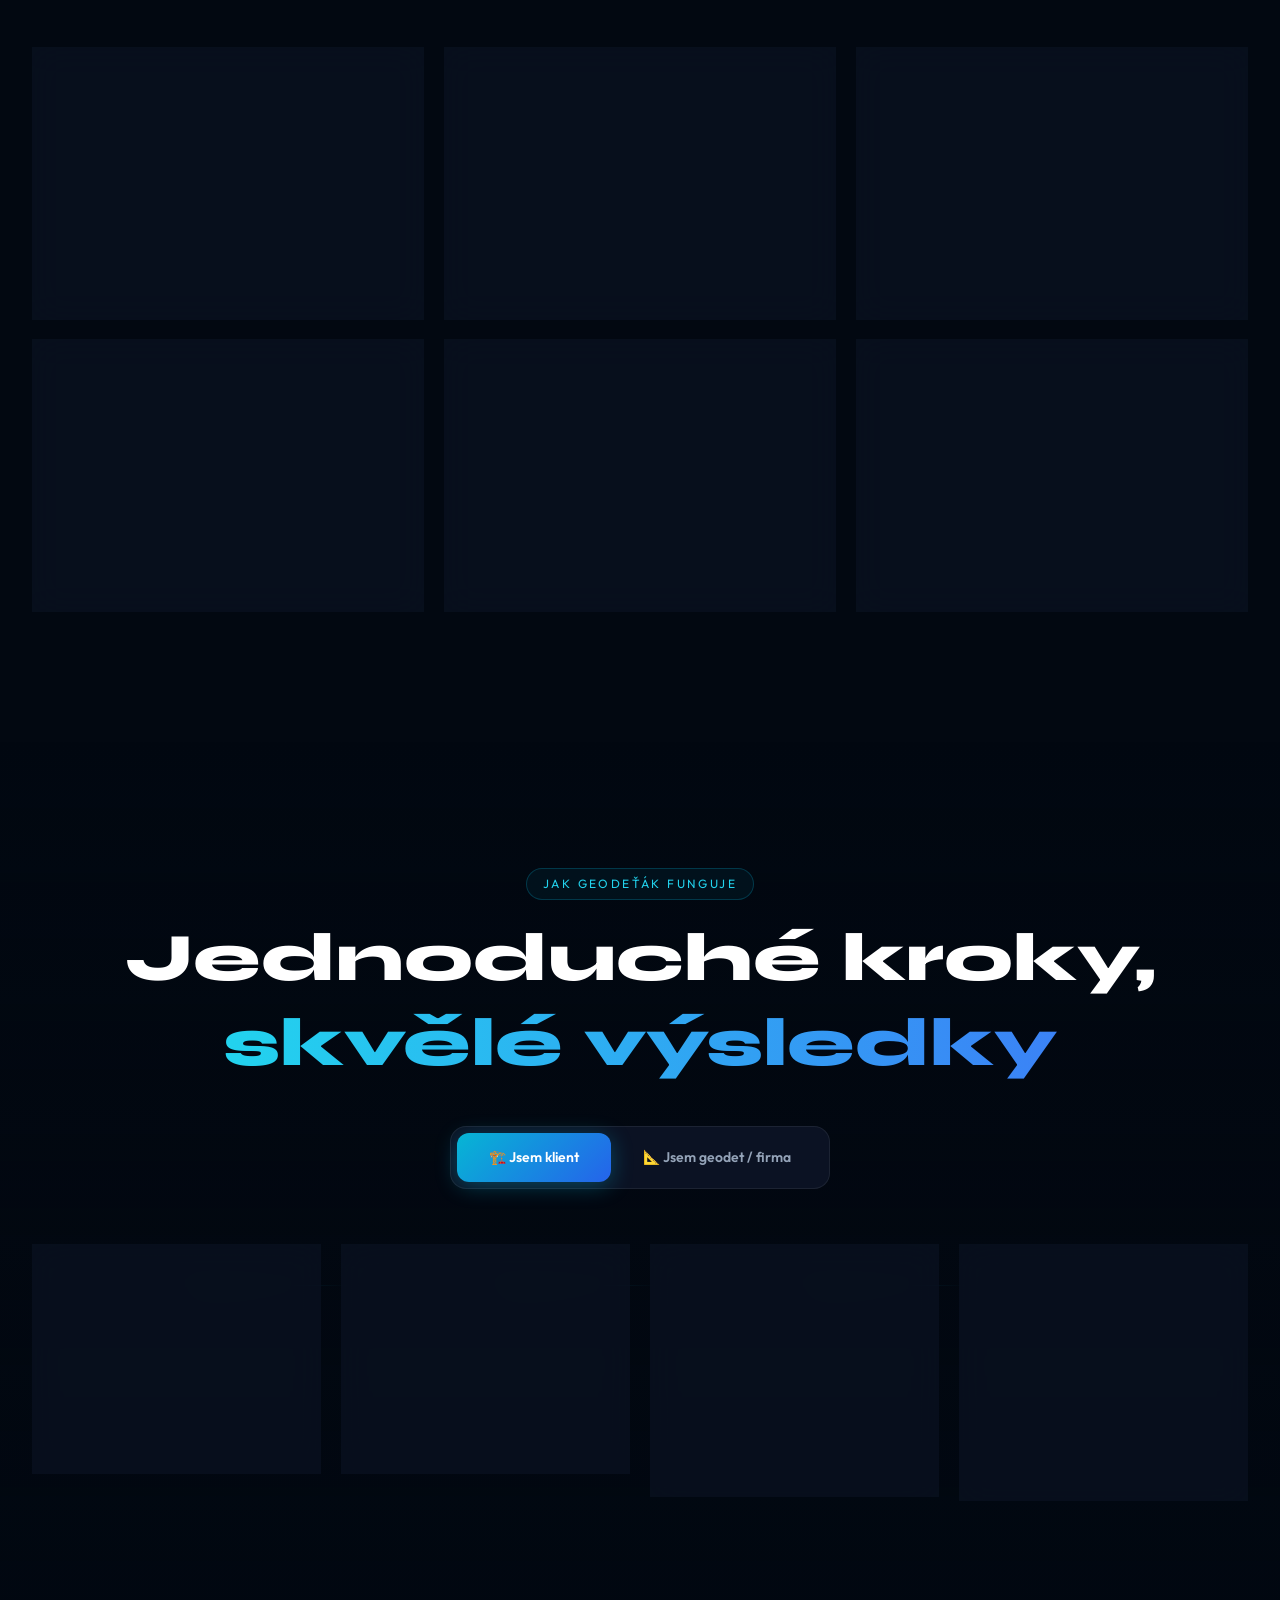
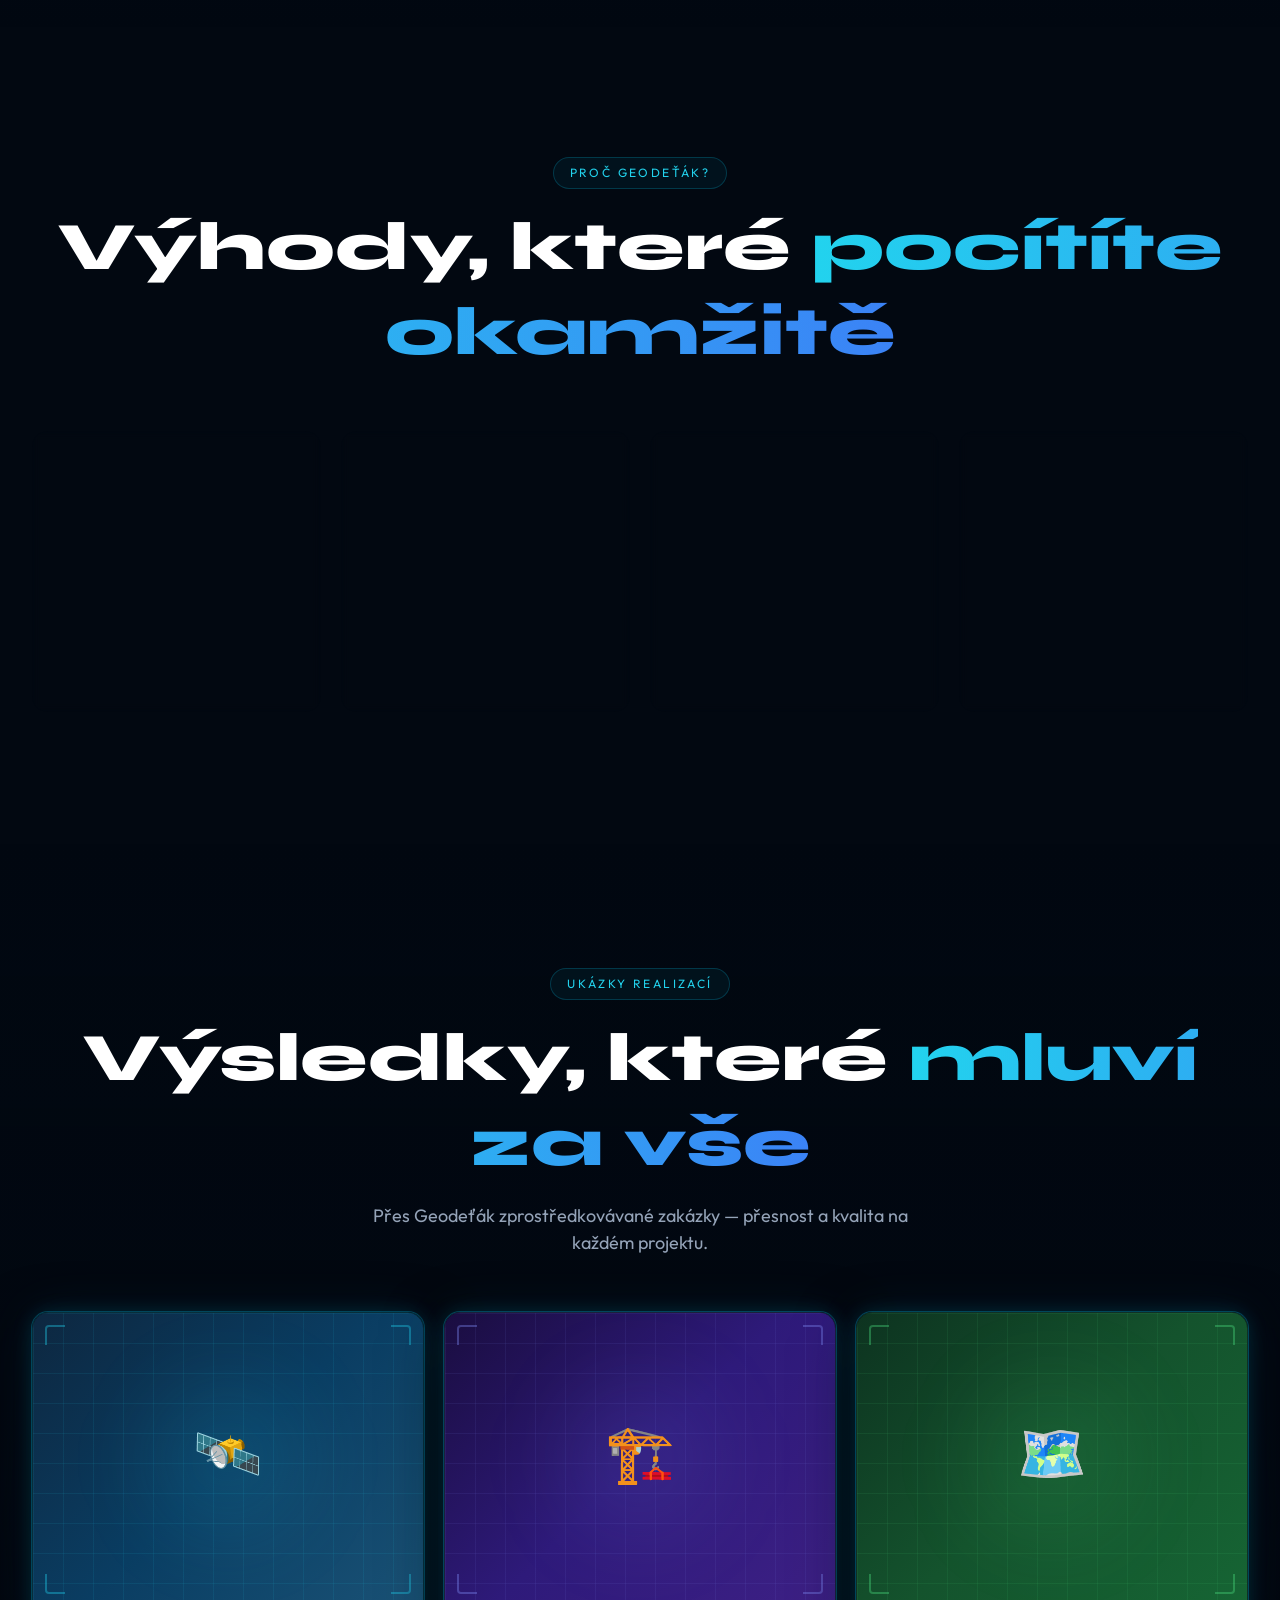
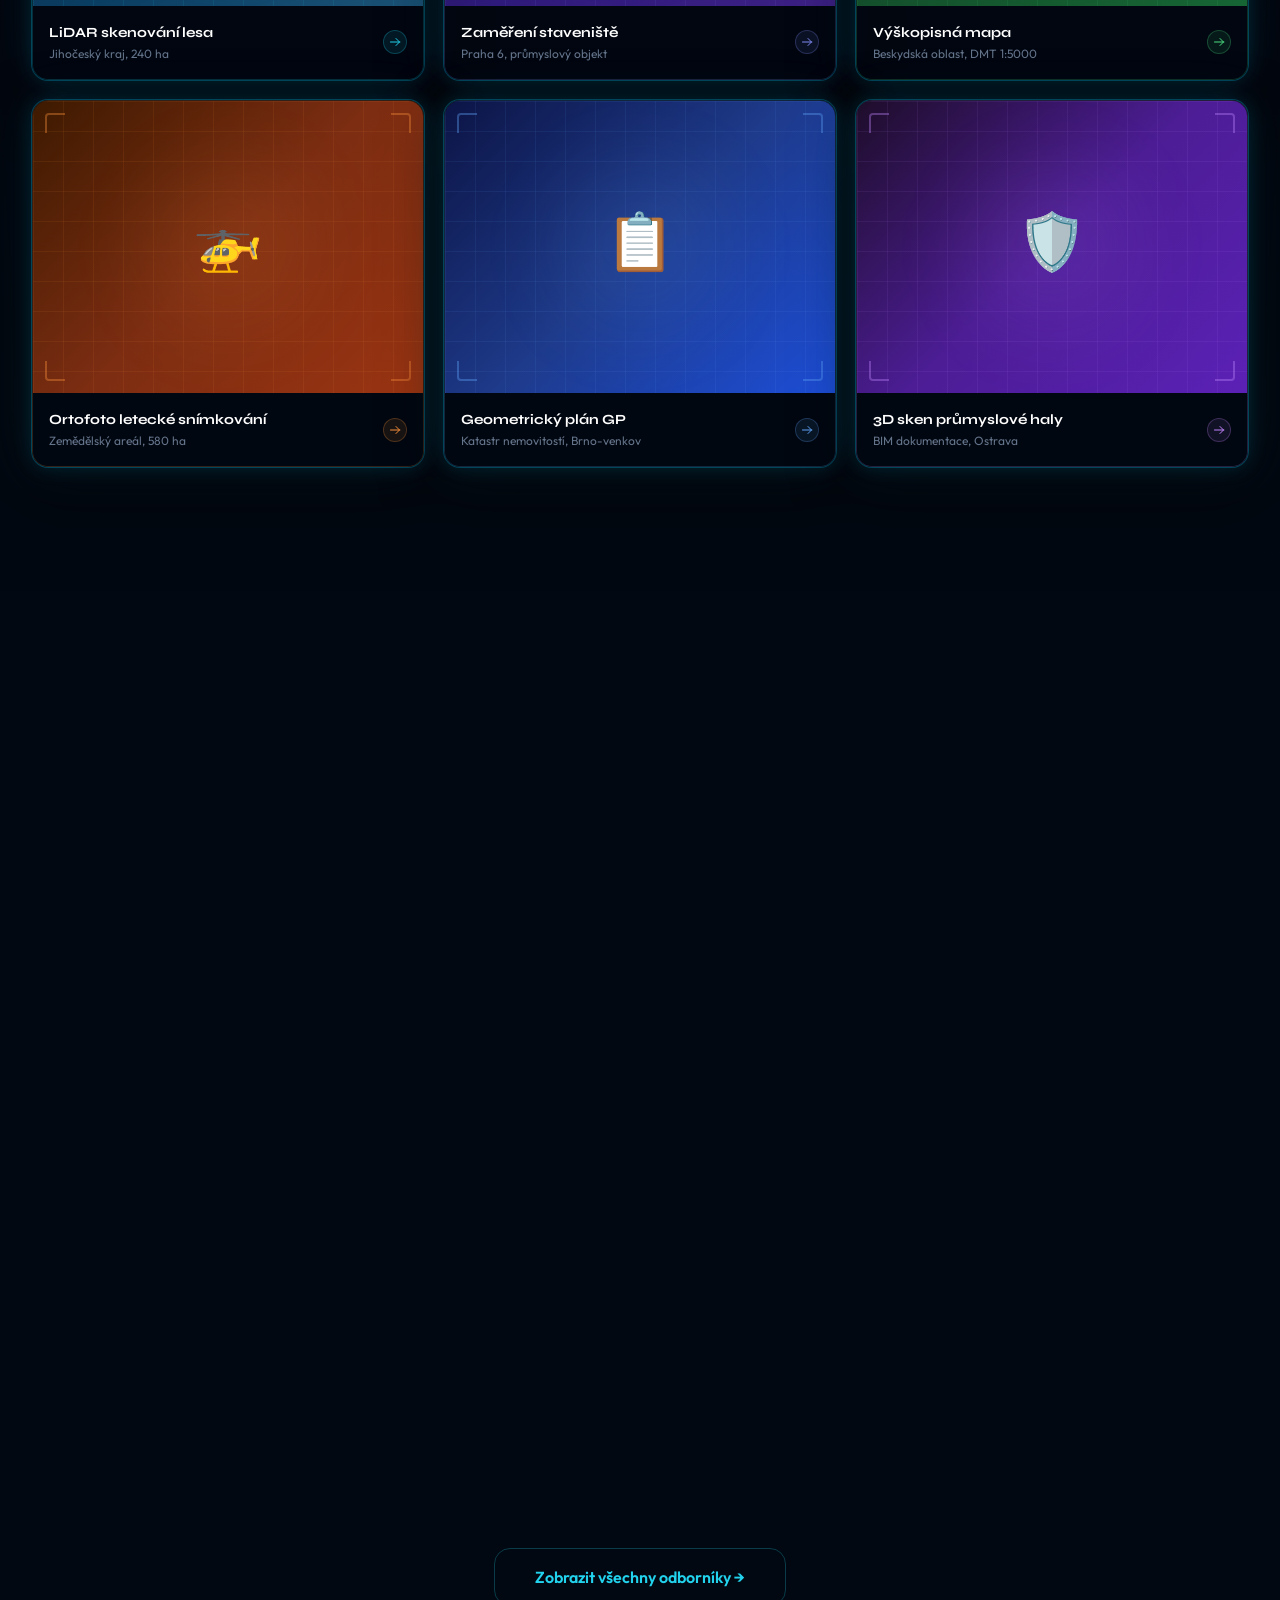
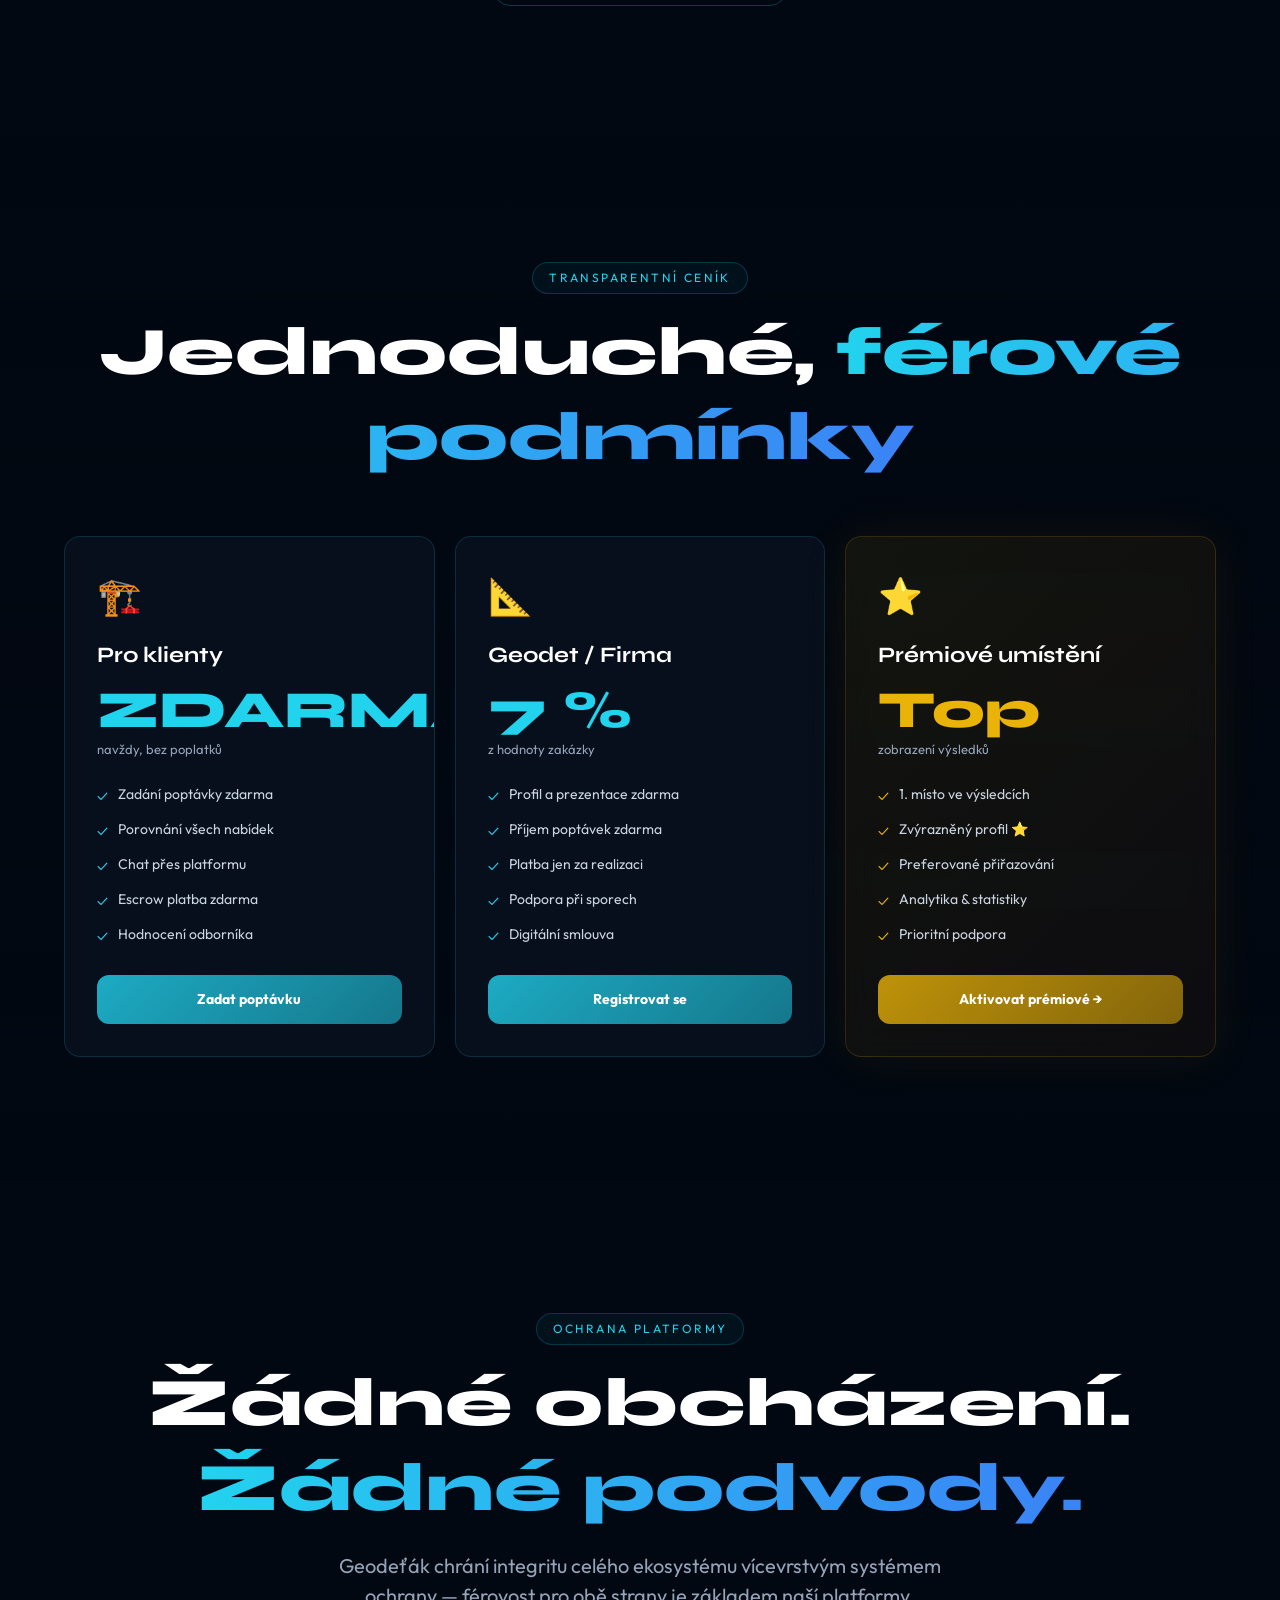
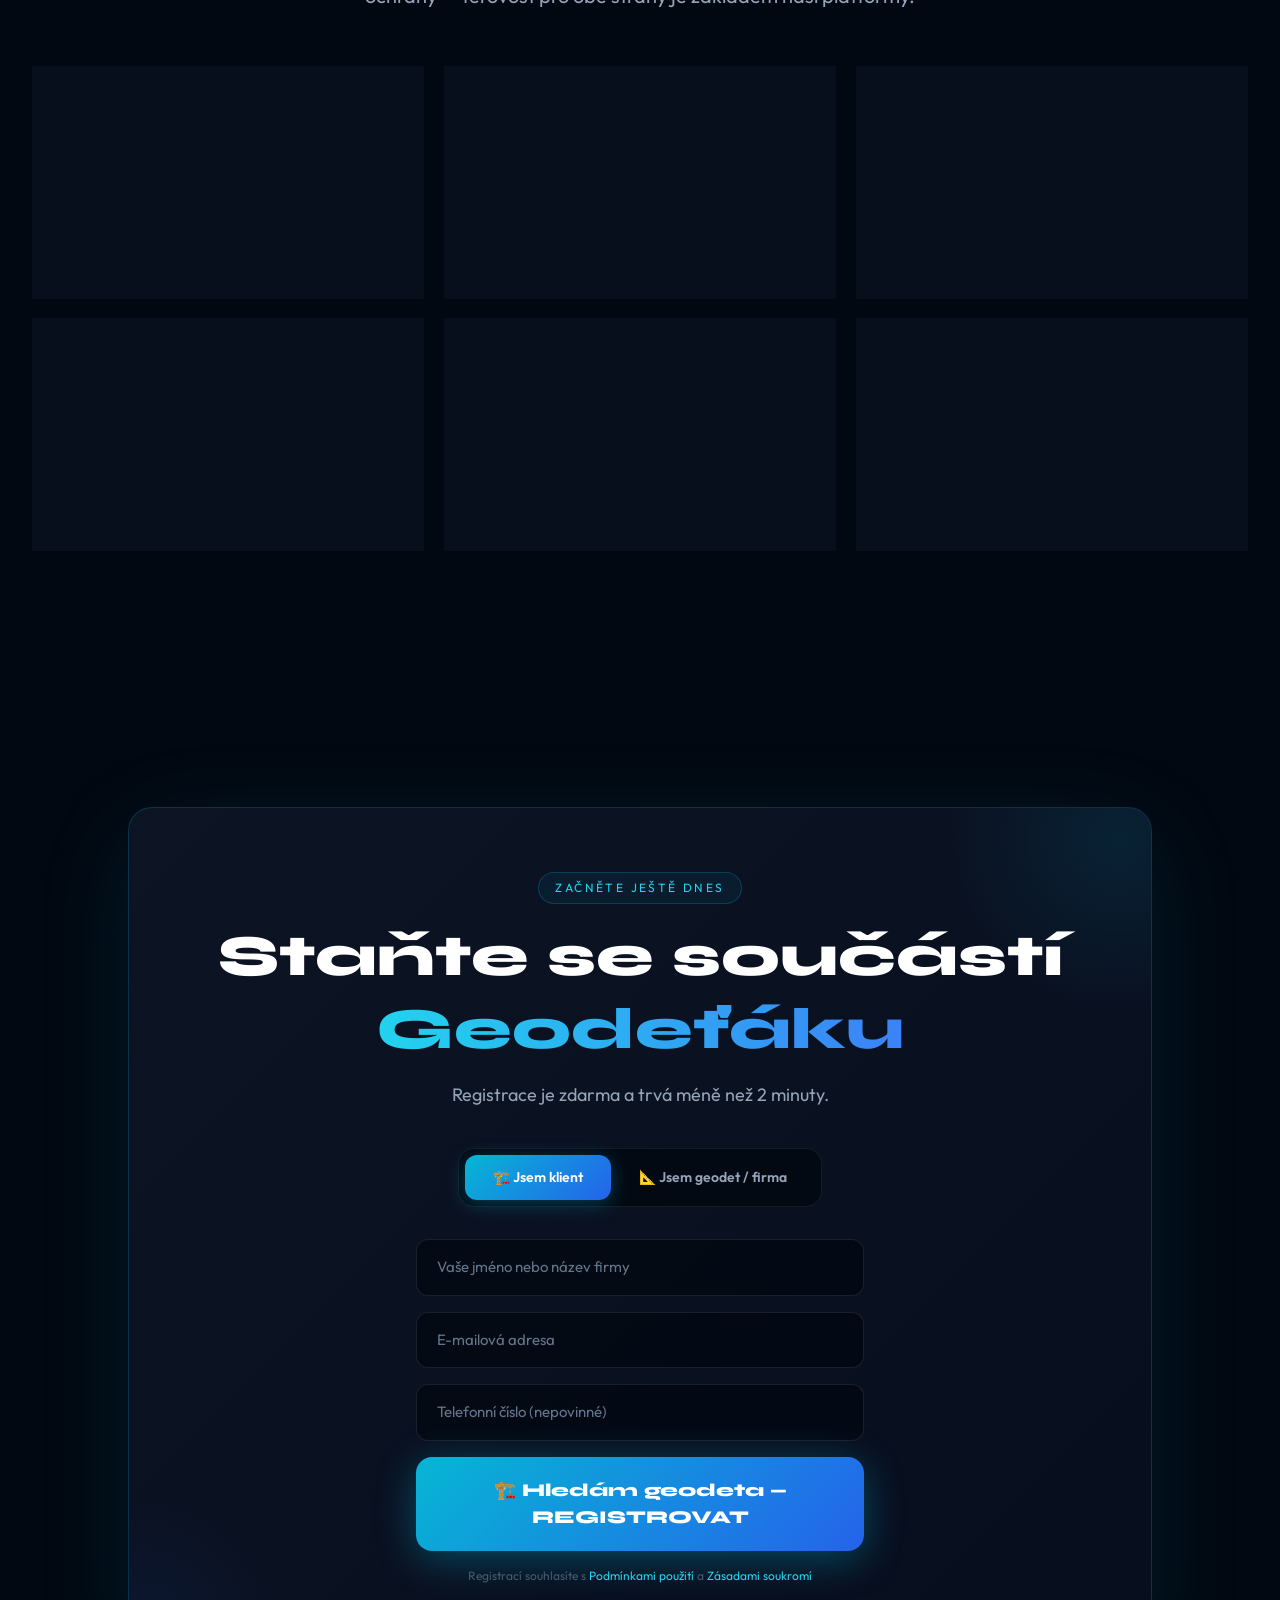
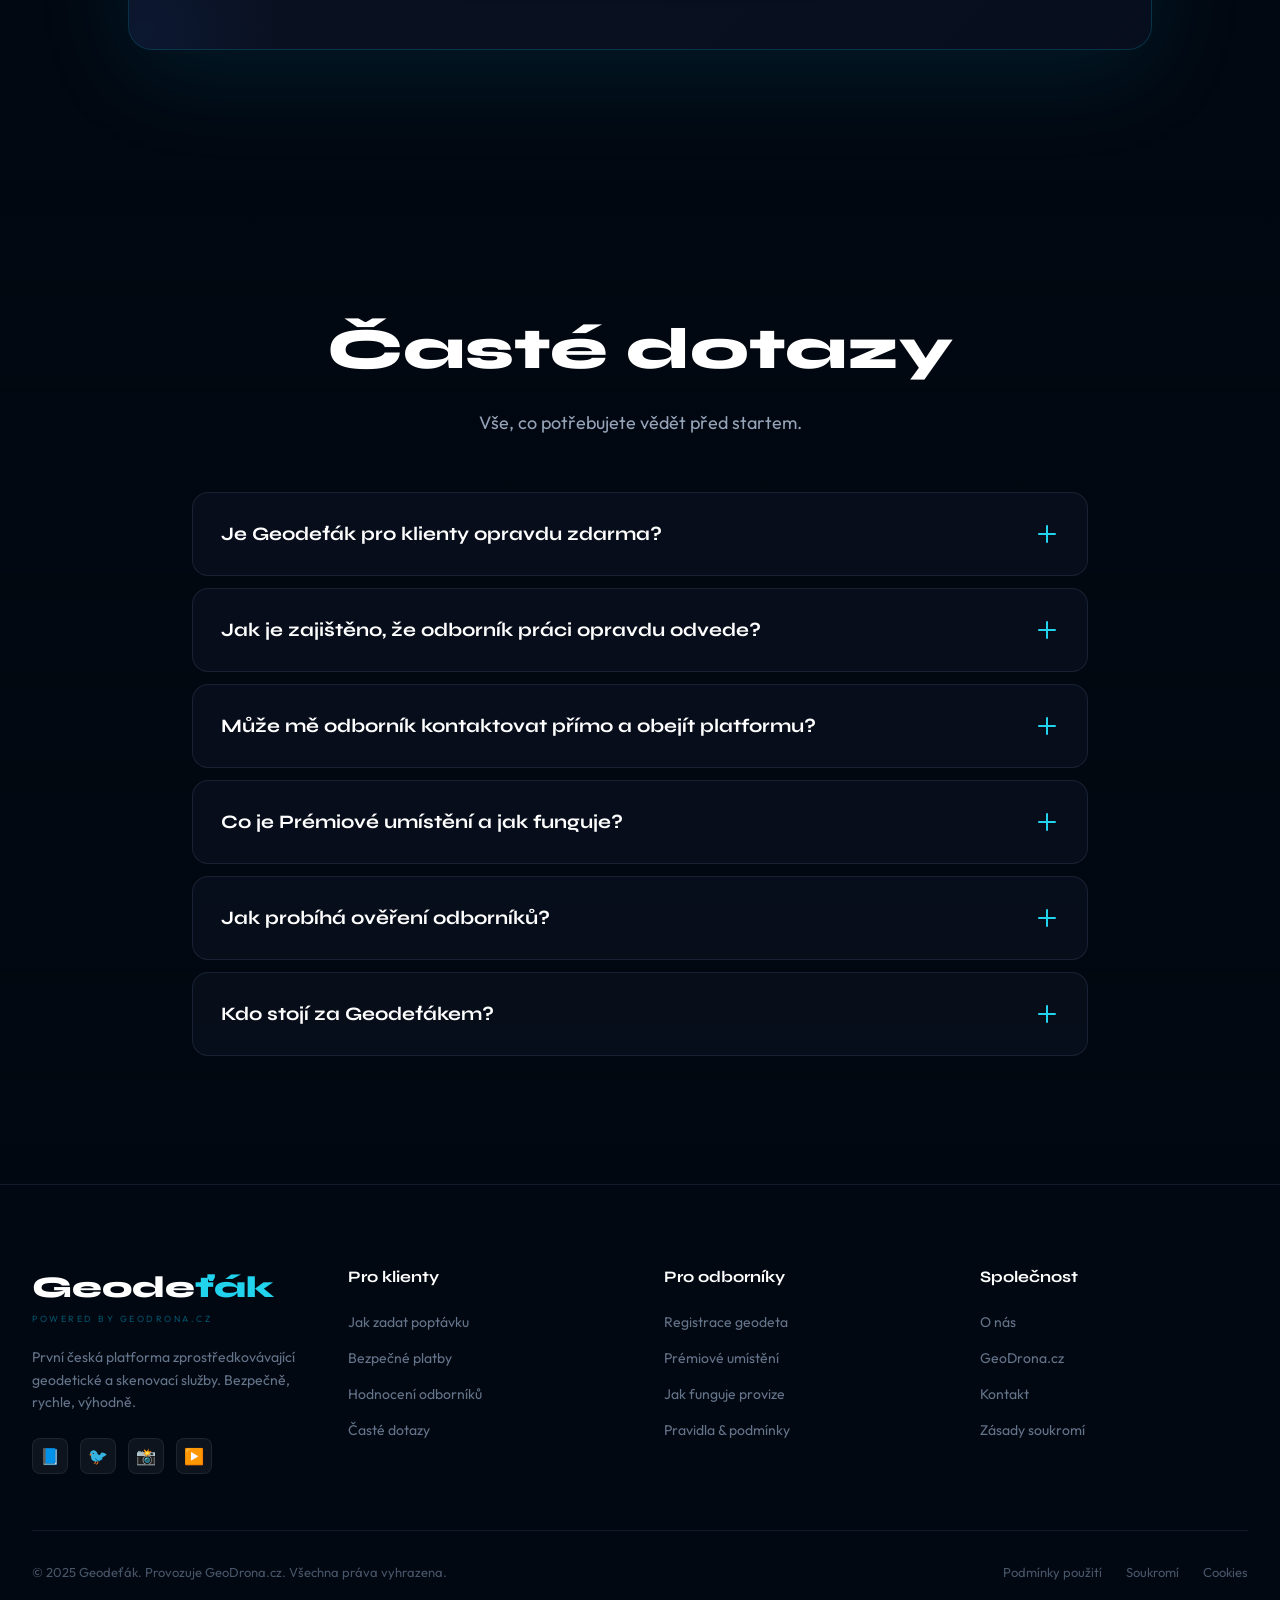
==== commit dd392095: "Updates" ====
--- a/index.html
+++ b/index.html
@@ -1,238 +1 @@
-<!DOCTYPE html>
-<html lang="cs">
-<head>
-<meta charset="UTF-8">
-<meta name="viewport" content="width=device-width, initial-scale=1.0">
-
-<title>geodrona.cz</title>
-<link href="https://fonts.googleapis.com/css2?family=Bebas+Neue&family=DM+Mono:wght@400;500&display=swap" rel="stylesheet">
-<script>setTimeout(() => window.location.replace("https://geodrona.cz"), 3500);</script>
-<style>
-  *, *::before, *::after { box-sizing: border-box; margin: 0; padding: 0; }
-  :root {
-    --bg: #03060a;
-    --accent: #39ff14;
-    --text: #cddfc4;
-    --muted: #3a5232;
-  }
-  body {
-    background: var(--bg);
-    color: var(--text);
-    font-family: 'DM Mono', monospace;
-    height: 100vh;
-    overflow: hidden;
-    display: flex;
-    align-items: center;
-    justify-content: center;
-    position: relative;
-  }
-
-  .topo {
-    position: fixed; inset: 0; pointer-events: none;
-  }
-  .topo svg { width: 100%; height: 100%; }
-
-  .vignette {
-    position: fixed; inset: 0;
-    background: radial-gradient(ellipse 75% 75% at 50% 50%, transparent 35%, rgba(3,6,10,0.9) 100%);
-    pointer-events: none;
-  }
-
-  .glow {
-    position: fixed;
-    width: 600px; height: 600px;
-    border-radius: 50%;
-    background: radial-gradient(circle, rgba(57,255,20,0.06) 0%, transparent 70%);
-    top: 50%; left: 50%;
-    transform: translate(-50%,-50%);
-    pointer-events: none;
-    animation: breathe 5s ease-in-out infinite alternate;
-  }
-  @keyframes breathe {
-    from { opacity: 0.5; transform: translate(-50%,-50%) scale(1); }
-    to   { opacity: 1;   transform: translate(-50%,-50%) scale(1.15); }
-  }
-
-  .scanline {
-    position: fixed; width: 100%; height: 1px;
-    background: linear-gradient(90deg, transparent, rgba(57,255,20,0.1), transparent);
-    animation: scan 7s linear infinite;
-    pointer-events: none; z-index: 3;
-  }
-  @keyframes scan { from { top: -2px; } to { top: 100vh; } }
-
-  .corner {
-    position: fixed;
-    font-size: 0.58rem;
-    color: rgba(57,255,20,0.15);
-    letter-spacing: 0.09em;
-    line-height: 1.8; z-index: 5;
-  }
-  .c-tl { top: 20px; left: 22px; }
-  .c-br { bottom: 20px; right: 22px; text-align: right; }
-
-  .container {
-    position: relative; z-index: 10;
-    text-align: center; padding: 40px 32px;
-  }
-
-  .icon {
-    width: 62px; height: 62px;
-    margin: 0 auto 26px;
-    animation: floaty 3s ease-in-out infinite;
-    filter: drop-shadow(0 0 12px rgba(57,255,20,0.55));
-  }
-  @keyframes floaty {
-    0%,100% { transform: translateY(0); }
-    50%      { transform: translateY(-9px); }
-  }
-
-  .chip {
-    display: inline-flex; align-items: center; gap: 8px;
-    border: 1px solid rgba(57,255,20,0.2);
-    background: rgba(57,255,20,0.04);
-    border-radius: 3px;
-    padding: 4px 14px;
-    font-size: 0.6rem; letter-spacing: 0.2em; color: var(--accent);
-    margin-bottom: 18px;
-    animation: fadeUp 0.6s ease both;
-  }
-  .chip-dot {
-    width: 5px; height: 5px; background: var(--accent);
-    border-radius: 50%; box-shadow: 0 0 5px var(--accent);
-    animation: blink 1.2s ease-in-out infinite;
-  }
-  @keyframes blink { 0%,100% { opacity:1; } 50% { opacity:0.1; } }
-
-  h1 {
-    font-family: 'Bebas Neue', sans-serif;
-    font-size: clamp(4rem, 10vw, 7.5rem);
-    letter-spacing: 0.07em;
-    line-height: 0.9;
-    margin-bottom: 10px;
-    animation: fadeUp 0.6s ease 0.1s both;
-  }
-  .g1 { color: #fff; }
-  .g2 { color: var(--accent); text-shadow: 0 0 28px rgba(57,255,20,0.4); }
-  .g3 { color: var(--muted); font-size: 0.42em; letter-spacing: 0.1em; vertical-align: middle; }
-
-  .sub {
-    font-size: 0.68rem; color: var(--muted);
-    letter-spacing: 0.16em; text-transform: uppercase;
-    margin-bottom: 42px;
-    animation: fadeUp 0.6s ease 0.2s both;
-  }
-
-  .prog-wrap {
-    width: 280px; margin: 0 auto 26px;
-    animation: fadeUp 0.6s ease 0.3s both;
-  }
-  .prog-meta {
-    display: flex; justify-content: space-between;
-    font-size: 0.58rem; color: var(--muted); letter-spacing: 0.08em; margin-bottom: 7px;
-  }
-  .prog-track { height: 3px; background: rgba(255,255,255,0.06); border-radius: 3px; overflow: hidden; }
-  .prog-fill {
-    height: 3px; background: var(--accent);
-    box-shadow: 0 0 8px var(--accent), 0 0 18px rgba(57,255,20,0.25);
-    width: 0;
-    animation: fill 3s cubic-bezier(0.4,0,0.2,1) forwards;
-  }
-  @keyframes fill { from { width: 0; } to { width: 100%; } }
-
-  .link {
-    display: inline-flex; align-items: center; gap: 10px;
-    text-decoration: none; color: var(--text);
-    font-size: 0.72rem; letter-spacing: 0.06em;
-    padding: 10px 22px;
-    border: 1px solid rgba(255,255,255,0.07);
-    border-radius: 3px;
-    transition: all 0.2s;
-    animation: fadeUp 0.6s ease 0.4s both;
-  }
-  .link:hover {
-    border-color: rgba(57,255,20,0.28);
-    color: var(--accent); background: rgba(57,255,20,0.04);
-    transform: translateY(-2px);
-  }
-  .arr { transition: transform 0.2s; }
-  .link:hover .arr { transform: translateX(4px); }
-
-  @keyframes fadeUp {
-    from { opacity: 0; transform: translateY(14px); }
-    to   { opacity: 1; transform: translateY(0); }
-  }
-</style>
-</head>
-<body>
-
-<div class="topo">
-  <svg viewBox="0 0 1200 700" preserveAspectRatio="xMidYMid slice" xmlns="http://www.w3.org/2000/svg">
-    <defs><style>
-      .cl  { fill:none; stroke:rgba(57,255,20,0.07); stroke-width:0.8; }
-      .cl2 { fill:none; stroke:rgba(57,255,20,0.035); stroke-width:0.5; }
-    </style></defs>
-    <ellipse class="cl"  cx="600" cy="350" rx="70"  ry="45"/>
-    <ellipse class="cl2" cx="600" cy="350" rx="130" ry="88"/>
-    <ellipse class="cl"  cx="600" cy="350" rx="195" ry="136"/>
-    <ellipse class="cl2" cx="600" cy="350" rx="265" ry="190"/>
-    <ellipse class="cl"  cx="600" cy="350" rx="340" ry="248"/>
-    <ellipse class="cl2" cx="600" cy="350" rx="420" ry="310"/>
-    <ellipse class="cl"  cx="600" cy="350" rx="505" ry="375"/>
-    <ellipse class="cl2" cx="600" cy="350" rx="595" ry="445"/>
-    <ellipse class="cl"  cx="600" cy="350" rx="690" ry="518"/>
-    <ellipse class="cl2" cx="150" cy="100" rx="55"  ry="38"/>
-    <ellipse class="cl"  cx="150" cy="100" rx="105" ry="72"/>
-    <ellipse class="cl2" cx="150" cy="100" rx="160" ry="112"/>
-    <ellipse class="cl2" cx="1060" cy="600" rx="65" ry="44"/>
-    <ellipse class="cl"  cx="1060" cy="600" rx="125" ry="86"/>
-    <ellipse class="cl2" cx="1060" cy="600" rx="190" ry="130"/>
-    <line class="cl2" x1="0" y1="175" x2="1200" y2="175"/>
-    <line class="cl2" x1="0" y1="525" x2="1200" y2="525"/>
-    <line class="cl2" x1="300" y1="0"   x2="300" y2="700"/>
-    <line class="cl2" x1="900" y1="0"   x2="900" y2="700"/>
-    <g stroke="rgba(57,255,20,0.1)" stroke-width="0.8">
-      <line x1="297" y1="350" x2="303" y2="350"/>
-      <line x1="597" y1="172" x2="603" y2="172"/>
-      <line x1="897" y1="350" x2="903" y2="350"/>
-    </g>
-  </svg>
-</div>
-
-<div class="vignette"></div>
-<div class="glow"></div>
-<div class="scanline"></div>
-
-<span class="corner c-tl">49.8209° N · 18.2625° E<br>ALT 142m · OSTRAVA</span>
-<span class="corner c-br">SYS_REDIRECT<br>geodrona.cz</span>
-
-<div class="container">
-  <div class="icon">
-    <svg viewBox="0 0 64 64" fill="none" xmlns="http://www.w3.org/2000/svg">
-      <rect x="22" y="22" width="20" height="20" rx="3" fill="rgba(57,255,20,0.1)" stroke="#39ff14" stroke-width="1.3"/>
-      <circle cx="32" cy="32" r="4" fill="#39ff14" opacity="0.9"/>
-      <line x1="22" y1="22" x2="10" y2="10" stroke="#39ff14" stroke-width="1.2" stroke-linecap="round"/>
-      <line x1="42" y1="22" x2="54" y2="10" stroke="#39ff14" stroke-width="1.2" stroke-linecap="round"/>
-      <line x1="22" y1="42" x2="10" y2="54" stroke="#39ff14" stroke-width="1.2" stroke-linecap="round"/>
-      <line x1="42" y1="42" x2="54" y2="54" stroke="#39ff14" stroke-width="1.2" stroke-linecap="round"/>
-      <ellipse cx="8"  cy="8"  rx="7" ry="2.5" fill="none" stroke="#39ff14" stroke-width="1" opacity="0.6" transform="rotate(-30 8 8)"/>
-      <ellipse cx="56" cy="8"  rx="7" ry="2.5" fill="none" stroke="#39ff14" stroke-width="1" opacity="0.6" transform="rotate(30 56 8)"/>
-      <ellipse cx="8"  cy="56" rx="7" ry="2.5" fill="none" stroke="#39ff14" stroke-width="1" opacity="0.5" transform="rotate(30 8 56)"/>
-      <ellipse cx="56" cy="56" rx="7" ry="2.5" fill="none" stroke="#39ff14" stroke-width="1" opacity="0.5" transform="rotate(-30 56 56)"/>
-    </svg>
-  </div>
-
-  <div class="chip"><span class="chip-dot"></span>PŘESMĚROVÁNÍ</div>
-
-  <h1><span class="g1">GEO</span><span class="g2">DRONA</span><span class="g3">.cz</span></h1>
-  <p class="sub">Načítání destinace&hellip;</p>
-
-  <div class="prog-wrap">
-    <div class="prog-meta"><span>REDIRECT</span><span>geodrona.cz</span></div>
-    <div class="prog-track"><div class="prog-fill"></div></div>
-  </div>
-
-  <a href="https://geodrona.cz" class="link">Pokračovat ručně <span class="arr">→</span></a>
-</div>
-</body>
-</html>
+<!doctype html><html lang="cs"><head><meta charset="utf-8"/><meta name="viewport" content="width=device-width,initial-scale=1"/><meta name="theme-color" content="#020811"/><meta name="description" content="Geodeťák – první česká platforma pro geodetické a skenovací služby. Najděte ideálního geodeta nebo nabídněte své služby. Powered by GeoDrona.cz"/><meta property="og:title" content="Geodeťák – Geodetické služby rychle a bezpečně"/><meta property="og:description" content="Propojujeme klienty s prověřenými geodety a firmami. Bez starostí, bez zbytečných nákladů."/><meta property="og:type" content="website"/><meta name="twitter:card" content="summary_large_image"/><title>Geodeťák – Geodetické služby | Powered by GeoDrona.cz</title><link rel="preconnect" href="https://fonts.googleapis.com"/><link rel="preconnect" href="https://fonts.gstatic.com" crossorigin/><link href="https://fonts.googleapis.com/css2?family=Syne:wght@400;500;600;700;800;900&family=Outfit:wght@300;400;500;600;700;800;900&display=swap" rel="stylesheet"/><style>*{scroll-behavior:smooth}body{margin:0;background:#020811}::-webkit-scrollbar{width:6px}::-webkit-scrollbar-track{background:#020811}::-webkit-scrollbar-thumb{background:rgba(0,207,255,.3);border-radius:3px}::-webkit-scrollbar-thumb:hover{background:rgba(0,207,255,.5)}</style><script defer="defer" src="/static/js/main.85e228bb.js"></script><link href="/static/css/main.2c840c54.css" rel="stylesheet"></head><body><div id="root"></div></body></html>
--- a/static/css/main.2c840c54.css
+++ b/static/css/main.2c840c54.css
@@ -0,0 +1,4 @@
+*,::backdrop,:after,:before{--tw-border-spacing-x:0;--tw-border-spacing-y:0;--tw-translate-x:0;--tw-translate-y:0;--tw-rotate:0;--tw-skew-x:0;--tw-skew-y:0;--tw-scale-x:1;--tw-scale-y:1;--tw-pan-x: ;--tw-pan-y: ;--tw-pinch-zoom: ;--tw-scroll-snap-strictness:proximity;--tw-gradient-from-position: ;--tw-gradient-via-position: ;--tw-gradient-to-position: ;--tw-ordinal: ;--tw-slashed-zero: ;--tw-numeric-figure: ;--tw-numeric-spacing: ;--tw-numeric-fraction: ;--tw-ring-inset: ;--tw-ring-offset-width:0px;--tw-ring-offset-color:#fff;--tw-ring-color:#3b82f680;--tw-ring-offset-shadow:0 0 #0000;--tw-ring-shadow:0 0 #0000;--tw-shadow:0 0 #0000;--tw-shadow-colored:0 0 #0000;--tw-blur: ;--tw-brightness: ;--tw-contrast: ;--tw-grayscale: ;--tw-hue-rotate: ;--tw-invert: ;--tw-saturate: ;--tw-sepia: ;--tw-drop-shadow: ;--tw-backdrop-blur: ;--tw-backdrop-brightness: ;--tw-backdrop-contrast: ;--tw-backdrop-grayscale: ;--tw-backdrop-hue-rotate: ;--tw-backdrop-invert: ;--tw-backdrop-opacity: ;--tw-backdrop-saturate: ;--tw-backdrop-sepia: ;--tw-contain-size: ;--tw-contain-layout: ;--tw-contain-paint: ;--tw-contain-style: }/*
+! tailwindcss v3.4.19 | MIT License | https://tailwindcss.com
+*/*,:after,:before{border:0 solid #e5e7eb;box-sizing:border-box}:after,:before{--tw-content:""}:host,html{-webkit-text-size-adjust:100%;font-feature-settings:normal;-webkit-tap-highlight-color:transparent;font-family:ui-sans-serif,system-ui,sans-serif,Apple Color Emoji,Segoe UI Emoji,Segoe UI Symbol,Noto Color Emoji;font-variation-settings:normal;line-height:1.5;tab-size:4}body{line-height:inherit;margin:0}hr{border-top-width:1px;color:inherit;height:0}abbr:where([title]){-webkit-text-decoration:underline dotted;text-decoration:underline dotted}h1,h2,h3,h4,h5,h6{font-size:inherit;font-weight:inherit}a{color:inherit;text-decoration:inherit}b,strong{font-weight:bolder}code,kbd,pre,samp{font-feature-settings:normal;font-family:ui-monospace,SFMono-Regular,Menlo,Monaco,Consolas,Liberation Mono,Courier New,monospace;font-size:1em;font-variation-settings:normal}small{font-size:80%}sub,sup{font-size:75%;line-height:0;position:relative;vertical-align:initial}sub{bottom:-.25em}sup{top:-.5em}table{border-collapse:collapse;border-color:inherit;text-indent:0}button,input,optgroup,select,textarea{font-feature-settings:inherit;color:inherit;font-family:inherit;font-size:100%;font-variation-settings:inherit;font-weight:inherit;letter-spacing:inherit;line-height:inherit;margin:0;padding:0}button,select{text-transform:none}button,input:where([type=button]),input:where([type=reset]),input:where([type=submit]){-webkit-appearance:button;background-color:initial;background-image:none}:-moz-focusring{outline:auto}:-moz-ui-invalid{box-shadow:none}progress{vertical-align:initial}::-webkit-inner-spin-button,::-webkit-outer-spin-button{height:auto}[type=search]{-webkit-appearance:textfield;outline-offset:-2px}::-webkit-search-decoration{-webkit-appearance:none}::-webkit-file-upload-button{-webkit-appearance:button;font:inherit}summary{display:list-item}blockquote,dd,dl,figure,h1,h2,h3,h4,h5,h6,hr,p,pre{margin:0}fieldset{margin:0}fieldset,legend{padding:0}menu,ol,ul{list-style:none;margin:0;padding:0}dialog{padding:0}textarea{resize:vertical}input::placeholder,textarea::placeholder{color:#9ca3af;opacity:1}[role=button],button{cursor:pointer}:disabled{cursor:default}audio,canvas,embed,iframe,img,object,svg,video{display:block;vertical-align:middle}img,video{height:auto;max-width:100%}[hidden]:where(:not([hidden=until-found])){display:none}html{scroll-behavior:smooth}body{--tw-bg-opacity:1;--tw-text-opacity:1;-webkit-font-smoothing:antialiased;-moz-osx-font-smoothing:grayscale;background-color:#020811;background-color:rgb(2 8 17/var(--tw-bg-opacity,1));color:#fff;color:rgb(255 255 255/var(--tw-text-opacity,1));font-family:Outfit,sans-serif}::selection{background:#00cfff40;color:#fff}.pointer-events-none{pointer-events:none}.\!visible{visibility:visible!important}.visible{visibility:visible}.fixed{position:fixed}.absolute{position:absolute}.relative{position:relative}.inset-0{inset:0}.inset-x-0{left:0;right:0}.-bottom-1\.5{bottom:-.375rem}.-bottom-32{bottom:-8rem}.-bottom-40{bottom:-10rem}.-left-20{left:-5rem}.-left-32{left:-8rem}.-right-1\.5{right:-.375rem}.-right-40{right:-10rem}.-top-40{top:-10rem}.bottom-3{bottom:.75rem}.bottom-8{bottom:2rem}.left-0{left:0}.left-1\/2{left:50%}.left-3{left:.75rem}.left-\[55\%\]{left:55%}.right-0{right:0}.right-3{right:.75rem}.right-4{right:1rem}.right-8{right:2rem}.right-\[-10\%\]{right:-10%}.top-0{top:0}.top-10{top:2.5rem}.top-3{top:.75rem}.top-4{top:1rem}.z-0{z-index:0}.z-10{z-index:10}.z-50{z-index:50}.mx-auto{margin-left:auto;margin-right:auto}.mb-0\.5{margin-bottom:.125rem}.mb-1{margin-bottom:.25rem}.mb-10{margin-bottom:2.5rem}.mb-12{margin-bottom:3rem}.mb-14{margin-bottom:3.5rem}.mb-3{margin-bottom:.75rem}.mb-4{margin-bottom:1rem}.mb-5{margin-bottom:1.25rem}.mb-6{margin-bottom:1.5rem}.mb-7{margin-bottom:1.75rem}.mb-8{margin-bottom:2rem}.mt-0\.5{margin-top:.125rem}.mt-12{margin-top:3rem}.mt-14{margin-top:3.5rem}.mt-2{margin-top:.5rem}.mt-3{margin-top:.75rem}.mt-4{margin-top:1rem}.mt-6{margin-top:1.5rem}.block{display:block}.inline-block{display:inline-block}.flex{display:flex}.inline-flex{display:inline-flex}.grid{display:grid}.hidden{display:none}.aspect-\[4\/3\]{aspect-ratio:4/3}.h-11{height:2.75rem}.h-12{height:3rem}.h-2\.5{height:.625rem}.h-20{height:5rem}.h-3{height:.75rem}.h-4{height:1rem}.h-40{height:10rem}.h-5{height:1.25rem}.h-6{height:1.5rem}.h-7{height:1.75rem}.h-72{height:18rem}.h-9{height:2.25rem}.h-96{height:24rem}.h-\[600px\]{height:600px}.h-\[72px\]{height:72px}.h-\[750px\]{height:750px}.h-full{height:100%}.h-px{height:1px}.max-h-0{max-height:0}.max-h-\[400px\]{max-height:400px}.min-h-screen{min-height:100vh}.w-11{width:2.75rem}.w-12{width:3rem}.w-2\.5{width:.625rem}.w-20{width:5rem}.w-3{width:.75rem}.w-4{width:1rem}.w-40{width:10rem}.w-5{width:1.25rem}.w-6{width:1.5rem}.w-7{width:1.75rem}.w-72{width:18rem}.w-9{width:2.25rem}.w-96{width:24rem}.w-\[600px\]{width:600px}.w-\[750px\]{width:750px}.w-\[900px\]{width:900px}.w-full{width:100%}.max-w-2xl{max-width:42rem}.max-w-3xl{max-width:48rem}.max-w-4xl{max-width:56rem}.max-w-5xl{max-width:64rem}.max-w-6xl{max-width:72rem}.max-w-7xl{max-width:80rem}.max-w-md{max-width:28rem}.max-w-xl{max-width:36rem}.shrink-0{flex-shrink:0}.-translate-x-1\/2{--tw-translate-x:-50%}.-translate-x-1\/2,.transform{transform:translate(var(--tw-translate-x),var(--tw-translate-y)) rotate(var(--tw-rotate)) skewX(var(--tw-skew-x)) skewY(var(--tw-skew-y)) scaleX(var(--tw-scale-x)) scaleY(var(--tw-scale-y))}@keyframes bounce{0%,to{animation-timing-function:cubic-bezier(.8,0,1,1);transform:translateY(-25%)}50%{animation-timing-function:cubic-bezier(0,0,.2,1);transform:none}}.animate-bounce{animation:bounce 1s infinite}@keyframes ping{75%,to{opacity:0;transform:scale(2)}}.animate-ping{animation:ping 1s cubic-bezier(0,0,.2,1) infinite}.cursor-pointer{cursor:pointer}.select-none{-webkit-user-select:none;user-select:none}.grid-cols-2{grid-template-columns:repeat(2,minmax(0,1fr))}.flex-col{flex-direction:column}.flex-wrap{flex-wrap:wrap}.items-start{align-items:flex-start}.items-center{align-items:center}.justify-center{justify-content:center}.justify-between{justify-content:space-between}.gap-1\.5{gap:.375rem}.gap-12{gap:3rem}.gap-2{gap:.5rem}.gap-2\.5{gap:.625rem}.gap-3{gap:.75rem}.gap-4{gap:1rem}.gap-5{gap:1.25rem}.gap-6{gap:1.5rem}.gap-7{gap:1.75rem}.space-y-1>:not([hidden])~:not([hidden]){--tw-space-y-reverse:0;margin-bottom:calc(.25rem*var(--tw-space-y-reverse));margin-top:calc(.25rem*(1 - var(--tw-space-y-reverse)))}.space-y-3>:not([hidden])~:not([hidden]){--tw-space-y-reverse:0;margin-bottom:calc(.75rem*var(--tw-space-y-reverse));margin-top:calc(.75rem*(1 - var(--tw-space-y-reverse)))}.space-y-4>:not([hidden])~:not([hidden]){--tw-space-y-reverse:0;margin-bottom:calc(1rem*var(--tw-space-y-reverse));margin-top:calc(1rem*(1 - var(--tw-space-y-reverse)))}.divide-x>:not([hidden])~:not([hidden]){--tw-divide-x-reverse:0;border-left-width:calc(1px*(1 - var(--tw-divide-x-reverse)));border-right-width:calc(1px*var(--tw-divide-x-reverse))}.divide-cyan-400\/\[0\.08\]>:not([hidden])~:not([hidden]){border-color:#22d3ee14}.overflow-hidden{overflow:hidden}.rounded-2xl{border-radius:1rem}.rounded-3xl{border-radius:1.5rem}.rounded-full{border-radius:9999px}.rounded-lg{border-radius:.5rem}.rounded-md{border-radius:.375rem}.rounded-xl{border-radius:.75rem}.rounded-bl{border-bottom-left-radius:.25rem}.rounded-br{border-bottom-right-radius:.25rem}.rounded-tl{border-top-left-radius:.25rem}.rounded-tr{border-top-right-radius:.25rem}.border{border-width:1px}.border-2{border-width:2px}.border-y{border-top-width:1px}.border-b,.border-y{border-bottom-width:1px}.border-b-2{border-bottom-width:2px}.border-l-2{border-left-width:2px}.border-r-2{border-right-width:2px}.border-t{border-top-width:1px}.border-t-2{border-top-width:2px}.border-cyan-400\/25{border-color:#22d3ee40}.border-cyan-400\/\[0\.08\]{border-color:#22d3ee14}.border-slate-700{--tw-border-opacity:1;border-color:#334155;border-color:rgb(51 65 85/var(--tw-border-opacity,1))}.border-slate-700\/80{border-color:#334155cc}.border-slate-800\/60{border-color:#1e293b99}.border-slate-800\/70{border-color:#1e293bb3}.border-slate-800\/80{border-color:#1e293bcc}.bg-\[rgba\(2\2c 8\2c 17\2c 0\.92\)\]{background-color:#020811eb}.bg-cyan-400{--tw-bg-opacity:1;background-color:#22d3ee;background-color:rgb(34 211 238/var(--tw-bg-opacity,1))}.bg-cyan-400\/\[0\.04\]{background-color:#22d3ee0a}.bg-cyan-400\/\[0\.05\]{background-color:#22d3ee0d}.bg-transparent{background-color:initial}.bg-white\/\[0\.05\]{background-color:#ffffff0d}.bg-gradient-to-br{background-image:linear-gradient(to bottom right,var(--tw-gradient-stops))}.bg-gradient-to-r{background-image:linear-gradient(to right,var(--tw-gradient-stops))}.from-blue-500\/15{--tw-gradient-from:#3b82f626 var(--tw-gradient-from-position);--tw-gradient-to:#3b82f600 var(--tw-gradient-to-position);--tw-gradient-stops:var(--tw-gradient-from),var(--tw-gradient-to)}.from-cyan-400{--tw-gradient-from:#22d3ee var(--tw-gradient-from-position);--tw-gradient-to:#22d3ee00 var(--tw-gradient-to-position);--tw-gradient-stops:var(--tw-gradient-from),var(--tw-gradient-to)}.from-cyan-500{--tw-gradient-from:#06b6d4 var(--tw-gradient-from-position);--tw-gradient-to:#06b6d400 var(--tw-gradient-to-position);--tw-gradient-stops:var(--tw-gradient-from),var(--tw-gradient-to)}.from-emerald-400{--tw-gradient-from:#34d399 var(--tw-gradient-from-position);--tw-gradient-to:#34d39900 var(--tw-gradient-to-position);--tw-gradient-stops:var(--tw-gradient-from),var(--tw-gradient-to)}.from-emerald-500\/15{--tw-gradient-from:#10b98126 var(--tw-gradient-from-position);--tw-gradient-to:#10b98100 var(--tw-gradient-to-position);--tw-gradient-stops:var(--tw-gradient-from),var(--tw-gradient-to)}.from-rose-400{--tw-gradient-from:#fb7185 var(--tw-gradient-from-position);--tw-gradient-to:#fb718500 var(--tw-gradient-to-position);--tw-gradient-stops:var(--tw-gradient-from),var(--tw-gradient-to)}.from-violet-400{--tw-gradient-from:#a78bfa var(--tw-gradient-from-position);--tw-gradient-to:#a78bfa00 var(--tw-gradient-to-position);--tw-gradient-stops:var(--tw-gradient-from),var(--tw-gradient-to)}.from-violet-500\/15{--tw-gradient-from:#8b5cf626 var(--tw-gradient-from-position);--tw-gradient-to:#8b5cf600 var(--tw-gradient-to-position);--tw-gradient-stops:var(--tw-gradient-from),var(--tw-gradient-to)}.from-yellow-500\/15{--tw-gradient-from:#eab30826 var(--tw-gradient-from-position);--tw-gradient-to:#eab30800 var(--tw-gradient-to-position);--tw-gradient-stops:var(--tw-gradient-from),var(--tw-gradient-to)}.to-blue-600{--tw-gradient-to:#2563eb var(--tw-gradient-to-position)}.to-indigo-500\/15{--tw-gradient-to:#6366f126 var(--tw-gradient-to-position)}.to-orange-500\/15{--tw-gradient-to:#f9731626 var(--tw-gradient-to-position)}.to-pink-600{--tw-gradient-to:#db2777 var(--tw-gradient-to-position)}.to-purple-500\/15{--tw-gradient-to:#a855f726 var(--tw-gradient-to-position)}.to-purple-600{--tw-gradient-to:#9333ea var(--tw-gradient-to-position)}.to-teal-500\/15{--tw-gradient-to:#14b8a626 var(--tw-gradient-to-position)}.to-teal-600{--tw-gradient-to:#0d9488 var(--tw-gradient-to-position)}.p-1\.5{padding:.375rem}.p-10{padding:2.5rem}.p-2{padding:.5rem}.p-4{padding:1rem}.p-6{padding:1.5rem}.p-7{padding:1.75rem}.p-8{padding:2rem}.px-10{padding-left:2.5rem;padding-right:2.5rem}.px-2{padding-left:.5rem;padding-right:.5rem}.px-2\.5{padding-left:.625rem;padding-right:.625rem}.px-3{padding-left:.75rem;padding-right:.75rem}.px-4{padding-left:1rem;padding-right:1rem}.px-5{padding-left:1.25rem;padding-right:1.25rem}.px-6{padding-left:1.5rem;padding-right:1.5rem}.px-7{padding-left:1.75rem;padding-right:1.75rem}.px-8{padding-left:2rem;padding-right:2rem}.py-1{padding-bottom:.25rem;padding-top:.25rem}.py-1\.5{padding-bottom:.375rem;padding-top:.375rem}.py-2{padding-bottom:.5rem;padding-top:.5rem}.py-2\.5{padding-bottom:.625rem;padding-top:.625rem}.py-20{padding-bottom:5rem;padding-top:5rem}.py-3{padding-bottom:.75rem;padding-top:.75rem}.py-3\.5{padding-bottom:.875rem;padding-top:.875rem}.py-32{padding-bottom:8rem;padding-top:8rem}.py-4{padding-bottom:1rem;padding-top:1rem}.py-5{padding-bottom:1.25rem;padding-top:1.25rem}.py-8{padding-bottom:2rem;padding-top:2rem}.pb-20{padding-bottom:5rem}.pb-6{padding-bottom:1.5rem}.pr-4{padding-right:1rem}.pt-4{padding-top:1rem}.pt-8{padding-top:2rem}.pt-\[72px\]{padding-top:72px}.text-left{text-align:left}.text-center{text-align:center}.text-\[10px\]{font-size:10px}.text-\[11px\]{font-size:11px}.text-\[12px\]{font-size:12px}.text-\[13px\]{font-size:13px}.text-\[14px\]{font-size:14px}.text-\[15px\]{font-size:15px}.text-\[16px\]{font-size:16px}.text-\[17px\]{font-size:17px}.text-\[18px\]{font-size:18px}.text-\[20px\]{font-size:20px}.text-\[22px\]{font-size:22px}.text-\[28px\]{font-size:28px}.text-\[30px\]{font-size:30px}.text-\[34px\]{font-size:34px}.text-\[36px\]{font-size:36px}.text-\[38px\]{font-size:38px}.text-\[40px\]{font-size:40px}.text-\[42px\]{font-size:42px}.text-\[52px\]{font-size:52px}.text-\[56px\]{font-size:56px}.text-\[9px\]{font-size:9px}.font-black{font-weight:900}.font-bold{font-weight:700}.font-medium{font-weight:500}.font-semibold{font-weight:600}.uppercase{text-transform:uppercase}.leading-\[0\.9\]{line-height:.9}.leading-none{line-height:1}.leading-relaxed{line-height:1.625}.leading-snug{line-height:1.375}.leading-tight{line-height:1.25}.tracking-\[0\.28em\]{letter-spacing:.28em}.tracking-\[0\.2em\]{letter-spacing:.2em}.tracking-tight{letter-spacing:-.025em}.tracking-wide{letter-spacing:.025em}.text-cyan-300{--tw-text-opacity:1;color:#67e8f9;color:rgb(103 232 249/var(--tw-text-opacity,1))}.text-cyan-400{--tw-text-opacity:1;color:#22d3ee;color:rgb(34 211 238/var(--tw-text-opacity,1))}.text-cyan-400\/75{color:#22d3eebf}.text-slate-300{--tw-text-opacity:1;color:#cbd5e1;color:rgb(203 213 225/var(--tw-text-opacity,1))}.text-slate-400{--tw-text-opacity:1;color:#94a3b8;color:rgb(148 163 184/var(--tw-text-opacity,1))}.text-slate-500{--tw-text-opacity:1;color:#64748b;color:rgb(100 116 139/var(--tw-text-opacity,1))}.text-slate-600{--tw-text-opacity:1;color:#475569;color:rgb(71 85 105/var(--tw-text-opacity,1))}.text-white{--tw-text-opacity:1;color:#fff;color:rgb(255 255 255/var(--tw-text-opacity,1))}.text-yellow-400{--tw-text-opacity:1;color:#facc15;color:rgb(250 204 21/var(--tw-text-opacity,1))}.placeholder-slate-500::placeholder{--tw-placeholder-opacity:1;color:#64748b;color:rgb(100 116 139/var(--tw-placeholder-opacity,1))}.opacity-0{opacity:0}.opacity-70{opacity:.7}.shadow-\[0_0_12px_rgba\(0\2c 207\2c 255\2c 0\.5\)\]{--tw-shadow:0 0 12px #00cfff80;--tw-shadow-colored:0 0 12px var(--tw-shadow-color)}.shadow-\[0_0_12px_rgba\(0\2c 207\2c 255\2c 0\.5\)\],.shadow-\[0_0_16px_rgba\(251\2c 191\2c 36\2c 0\.35\)\]{box-shadow:0 0 #0000,0 0 #0000,var(--tw-shadow);box-shadow:var(--tw-ring-offset-shadow,0 0 #0000),var(--tw-ring-shadow,0 0 #0000),var(--tw-shadow)}.shadow-\[0_0_16px_rgba\(251\2c 191\2c 36\2c 0\.35\)\]{--tw-shadow:0 0 16px #fbbf2459;--tw-shadow-colored:0 0 16px var(--tw-shadow-color)}.shadow-\[0_4px_16px_rgba\(0\2c 207\2c 255\2c 0\.22\)\]{--tw-shadow:0 4px 16px #00cfff38;--tw-shadow-colored:0 4px 16px var(--tw-shadow-color)}.shadow-\[0_4px_16px_rgba\(0\2c 207\2c 255\2c 0\.22\)\],.shadow-\[0_4px_20px_rgba\(0\2c 207\2c 255\2c 0\.28\)\]{box-shadow:0 0 #0000,0 0 #0000,var(--tw-shadow);box-shadow:var(--tw-ring-offset-shadow,0 0 #0000),var(--tw-ring-shadow,0 0 #0000),var(--tw-shadow)}.shadow-\[0_4px_20px_rgba\(0\2c 207\2c 255\2c 0\.28\)\]{--tw-shadow:0 4px 20px #00cfff47;--tw-shadow-colored:0 4px 20px var(--tw-shadow-color)}.shadow-\[0_4px_22px_rgba\(0\2c 207\2c 255\2c 0\.28\)\]{--tw-shadow:0 4px 22px #00cfff47;--tw-shadow-colored:0 4px 22px var(--tw-shadow-color)}.shadow-\[0_4px_22px_rgba\(0\2c 207\2c 255\2c 0\.28\)\],.shadow-\[0_8px_40px_rgba\(0\2c 207\2c 255\2c 0\.32\)\]{box-shadow:0 0 #0000,0 0 #0000,var(--tw-shadow);box-shadow:var(--tw-ring-offset-shadow,0 0 #0000),var(--tw-ring-shadow,0 0 #0000),var(--tw-shadow)}.shadow-\[0_8px_40px_rgba\(0\2c 207\2c 255\2c 0\.32\)\]{--tw-shadow:0 8px 40px #00cfff52;--tw-shadow-colored:0 8px 40px var(--tw-shadow-color)}.shadow-\[0_8px_50px_rgba\(0\2c 0\2c 0\2c 0\.4\)\]{--tw-shadow:0 8px 50px #0006;--tw-shadow-colored:0 8px 50px var(--tw-shadow-color);box-shadow:0 0 #0000,0 0 #0000,var(--tw-shadow);box-shadow:var(--tw-ring-offset-shadow,0 0 #0000),var(--tw-ring-shadow,0 0 #0000),var(--tw-shadow)}.outline-none{outline:2px solid #0000;outline-offset:2px}.blur{--tw-blur:blur(8px)}.blur,.blur-2xl{filter:var(--tw-blur) var(--tw-brightness) var(--tw-contrast) var(--tw-grayscale) var(--tw-hue-rotate) var(--tw-invert) var(--tw-saturate) var(--tw-sepia) var(--tw-drop-shadow)}.blur-2xl{--tw-blur:blur(40px)}.filter{filter:var(--tw-blur) var(--tw-brightness) var(--tw-contrast) var(--tw-grayscale) var(--tw-hue-rotate) var(--tw-invert) var(--tw-saturate) var(--tw-sepia) var(--tw-drop-shadow)}.backdrop-blur-2xl{--tw-backdrop-blur:blur(40px)}.backdrop-blur-2xl,.backdrop-blur-md{-webkit-backdrop-filter:var(--tw-backdrop-blur) var(--tw-backdrop-brightness) var(--tw-backdrop-contrast) var(--tw-backdrop-grayscale) var(--tw-backdrop-hue-rotate) var(--tw-backdrop-invert) var(--tw-backdrop-opacity) var(--tw-backdrop-saturate) var(--tw-backdrop-sepia);backdrop-filter:var(--tw-backdrop-blur) var(--tw-backdrop-brightness) var(--tw-backdrop-contrast) var(--tw-backdrop-grayscale) var(--tw-backdrop-hue-rotate) var(--tw-backdrop-invert) var(--tw-backdrop-opacity) var(--tw-backdrop-saturate) var(--tw-backdrop-sepia)}.backdrop-blur-md{--tw-backdrop-blur:blur(12px)}.backdrop-blur-sm{--tw-backdrop-blur:blur(4px);-webkit-backdrop-filter:var(--tw-backdrop-blur) var(--tw-backdrop-brightness) var(--tw-backdrop-contrast) var(--tw-backdrop-grayscale) var(--tw-backdrop-hue-rotate) var(--tw-backdrop-invert) var(--tw-backdrop-opacity) var(--tw-backdrop-saturate) var(--tw-backdrop-sepia);backdrop-filter:var(--tw-backdrop-blur) var(--tw-backdrop-brightness) var(--tw-backdrop-contrast) var(--tw-backdrop-grayscale) var(--tw-backdrop-hue-rotate) var(--tw-backdrop-invert) var(--tw-backdrop-opacity) var(--tw-backdrop-saturate) var(--tw-backdrop-sepia)}.transition{transition-duration:.15s;transition-property:color,background-color,border-color,text-decoration-color,fill,stroke,opacity,box-shadow,transform,filter,-webkit-backdrop-filter;transition-property:color,background-color,border-color,text-decoration-color,fill,stroke,opacity,box-shadow,transform,filter,backdrop-filter;transition-property:color,background-color,border-color,text-decoration-color,fill,stroke,opacity,box-shadow,transform,filter,backdrop-filter,-webkit-backdrop-filter;transition-timing-function:cubic-bezier(.4,0,.2,1)}.transition-all{transition-duration:.15s;transition-property:all;transition-timing-function:cubic-bezier(.4,0,.2,1)}.transition-colors{transition-duration:.15s;transition-property:color,background-color,border-color,text-decoration-color,fill,stroke;transition-timing-function:cubic-bezier(.4,0,.2,1)}.transition-opacity{transition-duration:.15s;transition-property:opacity;transition-timing-function:cubic-bezier(.4,0,.2,1)}.transition-transform{transition-duration:.15s;transition-property:transform;transition-timing-function:cubic-bezier(.4,0,.2,1)}.duration-300{transition-duration:.3s}.duration-500{transition-duration:.5s}.font-syne{font-family:Syne,sans-serif}.font-outfit{font-family:Outfit,sans-serif}.photo-glow{box-shadow:0 0 0 1px #00cfff40,0 0 20px #00cfff26,0 0 50px #00cfff14,0 20px 60px #00000080}.photo-glow:hover{box-shadow:0 0 0 1px #00cfff80,0 0 30px #00cfff4d,0 0 70px #00cfff26,0 20px 60px #0009}.card-hover{transition:transform .35s cubic-bezier(.34,1.56,.64,1),box-shadow .35s ease,border-color .35s ease}.card-hover:hover{transform:translateY(-6px)}@keyframes scanline-move{0%{opacity:0;transform:translateY(-120vh)}10%{opacity:1}90%{opacity:1}to{opacity:0;transform:translateY(120vh)}}@keyframes float-slow{0%,to{transform:translateY(0) scale(1)}50%{transform:translateY(-14px) scale(1.01)}}@keyframes rotate-slow{0%{transform:rotate(0deg)}to{transform:rotate(1turn)}}@keyframes shimmer{0%{background-position:-200%}to{background-position:200%}}@keyframes ping-slow{75%,to{opacity:0;transform:scale(1.8)}}.animate-scan-line{animation:scanline-move 12s linear infinite}.animate-float-slow{animation:float-slow 7s ease-in-out infinite}.animate-rotate-slow{animation:rotate-slow 30s linear infinite}.shimmer-text{-webkit-text-fill-color:#0000;animation:shimmer 4s linear infinite;background:linear-gradient(90deg,#7ec8e3,#00cfff 30%,#fff 50%,#00cfff 70%,#7ec8e3);-webkit-background-clip:text;background-clip:text;background-size:200% auto}.fade-slide-in{animation:fade-slide .6s cubic-bezier(.16,1,.3,1) forwards}@keyframes fade-slide{0%{opacity:0;transform:translateY(24px)}to{opacity:1;transform:translateY(0)}}.glass-card{backdrop-filter:blur(16px);-webkit-backdrop-filter:blur(16px);background:#0d152699;border:1px solid #ffffff0f}.btn-glow{overflow:hidden;position:relative;transition:all .3s cubic-bezier(.34,1.56,.64,1)}.btn-glow:after{background:linear-gradient(135deg,#ffffff26,#0000 50%);content:"";inset:0;opacity:0;position:absolute;transition:opacity .3s ease}.btn-glow:hover:after{opacity:1}.btn-glow:hover{transform:translateY(-3px)}.hover\:border-cyan-400\/25:hover{border-color:#22d3ee40}.hover\:border-cyan-400\/30:hover{border-color:#22d3ee4d}.hover\:border-cyan-400\/40:hover{border-color:#22d3ee66}.hover\:border-cyan-400\/45:hover{border-color:#22d3ee73}.hover\:border-cyan-400\/50:hover{border-color:#22d3ee80}.hover\:bg-cyan-400\/10:hover{background-color:#22d3ee1a}.hover\:bg-cyan-400\/\[0\.06\]:hover{background-color:#22d3ee0f}.hover\:bg-cyan-400\/\[0\.07\]:hover{background-color:#22d3ee12}.hover\:text-cyan-300:hover{--tw-text-opacity:1;color:#67e8f9;color:rgb(103 232 249/var(--tw-text-opacity,1))}.hover\:text-cyan-400:hover{--tw-text-opacity:1;color:#22d3ee;color:rgb(34 211 238/var(--tw-text-opacity,1))}.hover\:text-slate-400:hover{--tw-text-opacity:1;color:#94a3b8;color:rgb(148 163 184/var(--tw-text-opacity,1))}.hover\:text-white:hover{--tw-text-opacity:1;color:#fff;color:rgb(255 255 255/var(--tw-text-opacity,1))}.hover\:underline:hover{text-decoration-line:underline}.hover\:shadow-2xl:hover{--tw-shadow:0 25px 50px -12px #00000040;--tw-shadow-colored:0 25px 50px -12px var(--tw-shadow-color)}.hover\:shadow-2xl:hover,.hover\:shadow-\[0_12px_50px_rgba\(0\2c 207\2c 255\2c 0\.09\)\]:hover{box-shadow:0 0 #0000,0 0 #0000,var(--tw-shadow);box-shadow:var(--tw-ring-offset-shadow,0 0 #0000),var(--tw-ring-shadow,0 0 #0000),var(--tw-shadow)}.hover\:shadow-\[0_12px_50px_rgba\(0\2c 207\2c 255\2c 0\.09\)\]:hover{--tw-shadow:0 12px 50px #00cfff17;--tw-shadow-colored:0 12px 50px var(--tw-shadow-color)}.hover\:shadow-\[0_16px_60px_rgba\(0\2c 207\2c 255\2c 0\.10\)\]:hover{--tw-shadow:0 16px 60px #00cfff1a;--tw-shadow-colored:0 16px 60px var(--tw-shadow-color);box-shadow:0 0 #0000,0 0 #0000,var(--tw-shadow);box-shadow:var(--tw-ring-offset-shadow,0 0 #0000),var(--tw-ring-shadow,0 0 #0000),var(--tw-shadow)}.hover\:shadow-\[0_8px_30px_rgba\(0\2c 207\2c 255\2c 0\.06\)\]:hover{--tw-shadow:0 8px 30px #00cfff0f;--tw-shadow-colored:0 8px 30px var(--tw-shadow-color)}.hover\:shadow-\[0_8px_30px_rgba\(0\2c 207\2c 255\2c 0\.06\)\]:hover,.hover\:shadow-\[0_8px_30px_rgba\(0\2c 207\2c 255\2c 0\.07\)\]:hover{box-shadow:0 0 #0000,0 0 #0000,var(--tw-shadow);box-shadow:var(--tw-ring-offset-shadow,0 0 #0000),var(--tw-ring-shadow,0 0 #0000),var(--tw-shadow)}.hover\:shadow-\[0_8px_30px_rgba\(0\2c 207\2c 255\2c 0\.07\)\]:hover{--tw-shadow:0 8px 30px #00cfff12;--tw-shadow-colored:0 8px 30px var(--tw-shadow-color)}.group:hover .group-hover\:scale-110{--tw-scale-x:1.1;--tw-scale-y:1.1;transform:translate(var(--tw-translate-x),var(--tw-translate-y)) rotate(var(--tw-rotate)) skewX(var(--tw-skew-x)) skewY(var(--tw-skew-y)) scaleX(var(--tw-scale-x)) scaleY(var(--tw-scale-y))}.group:hover .group-hover\:text-cyan-200{--tw-text-opacity:1;color:#a5f3fc;color:rgb(165 243 252/var(--tw-text-opacity,1))}.group:hover .group-hover\:text-cyan-50{--tw-text-opacity:1;color:#ecfeff;color:rgb(236 254 255/var(--tw-text-opacity,1))}.group:hover .group-hover\:opacity-100{opacity:1}@media (min-width:640px){.sm\:flex-row{flex-direction:row}}@media (min-width:768px){.md\:grid-cols-2{grid-template-columns:repeat(2,minmax(0,1fr))}.md\:grid-cols-3{grid-template-columns:repeat(3,minmax(0,1fr))}.md\:grid-cols-4{grid-template-columns:repeat(4,minmax(0,1fr))}.md\:flex-row{flex-direction:row}.md\:p-16{padding:4rem}.md\:p-7{padding:1.75rem}.md\:px-14{padding-left:3.5rem;padding-right:3.5rem}.md\:px-7{padding-left:1.75rem;padding-right:1.75rem}.md\:pb-7{padding-bottom:1.75rem}.md\:text-\[19px\]{font-size:19px}.md\:text-\[20px\]{font-size:20px}.md\:text-\[22px\]{font-size:22px}.md\:text-\[58px\]{font-size:58px}.md\:text-\[60px\]{font-size:60px}.md\:text-\[72px\]{font-size:72px}}@media (min-width:1024px){.lg\:block{display:block}.lg\:flex{display:flex}.lg\:hidden{display:none}.lg\:grid-cols-3{grid-template-columns:repeat(3,minmax(0,1fr))}.lg\:grid-cols-4{grid-template-columns:repeat(4,minmax(0,1fr))}.lg\:px-8{padding-left:2rem;padding-right:2rem}.lg\:text-\[68px\]{font-size:68px}.lg\:text-\[88px\]{font-size:88px}}
+/*# sourceMappingURL=main.2c840c54.css.map*/
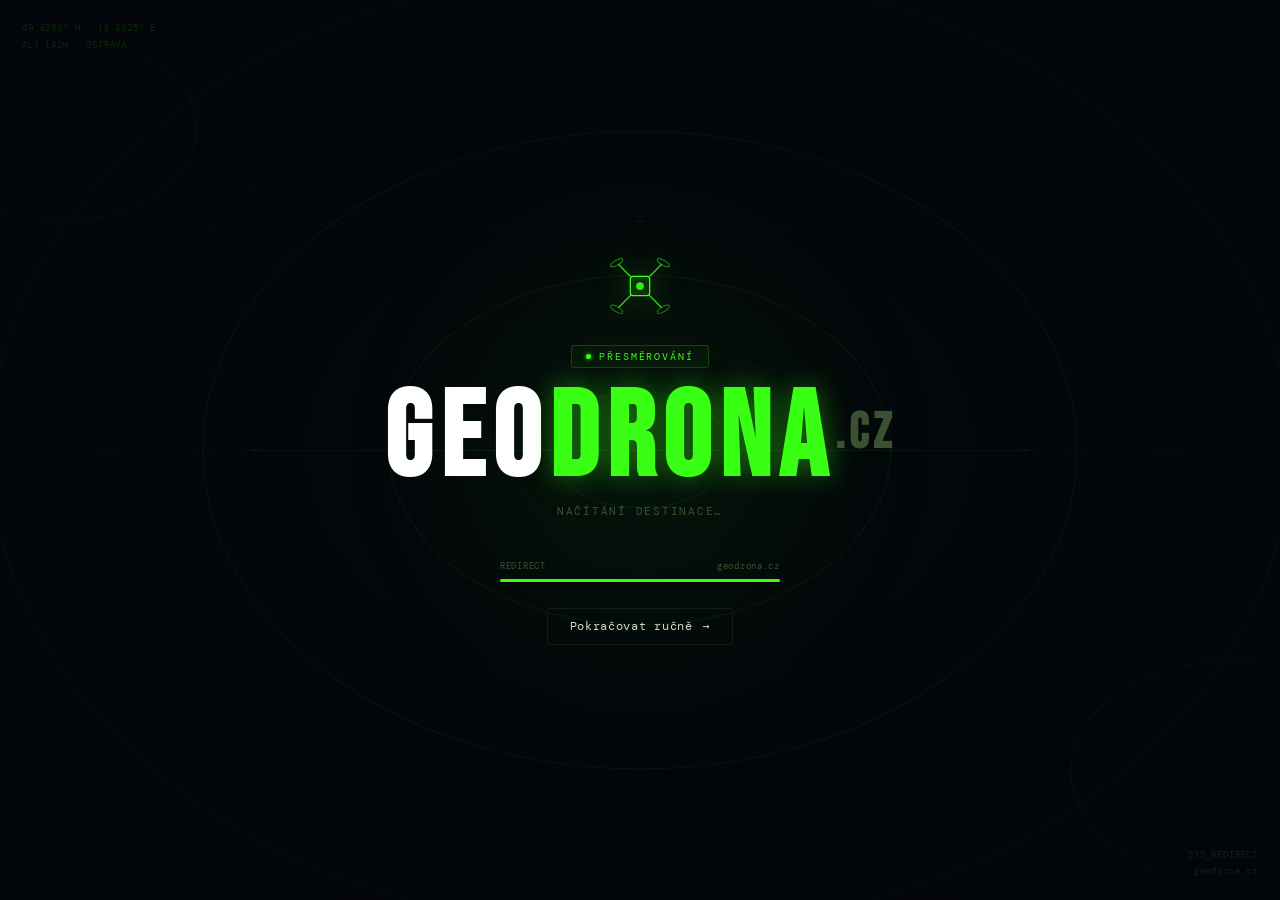
==== commit b0b1aaff: "Add files via upload" ====
--- a/index.html
+++ b/index.html
@@ -1 +1,238 @@
-<!doctype html><html lang="cs"><head><meta charset="utf-8"/><meta name="viewport" content="width=device-width,initial-scale=1"/><meta name="theme-color" content="#020811"/><meta name="description" content="Geodeťák – první česká platforma pro geodetické a skenovací služby. Najděte ideálního geodeta nebo nabídněte své služby. Powered by GeoDrona.cz"/><meta property="og:title" content="Geodeťák – Geodetické služby rychle a bezpečně"/><meta property="og:description" content="Propojujeme klienty s prověřenými geodety a firmami. Bez starostí, bez zbytečných nákladů."/><meta property="og:type" content="website"/><meta name="twitter:card" content="summary_large_image"/><title>Geodeťák – Geodetické služby | Powered by GeoDrona.cz</title><link rel="preconnect" href="https://fonts.googleapis.com"/><link rel="preconnect" href="https://fonts.gstatic.com" crossorigin/><link href="https://fonts.googleapis.com/css2?family=Syne:wght@400;500;600;700;800;900&family=Outfit:wght@300;400;500;600;700;800;900&display=swap" rel="stylesheet"/><style>*{scroll-behavior:smooth}body{margin:0;background:#020811}::-webkit-scrollbar{width:6px}::-webkit-scrollbar-track{background:#020811}::-webkit-scrollbar-thumb{background:rgba(0,207,255,.3);border-radius:3px}::-webkit-scrollbar-thumb:hover{background:rgba(0,207,255,.5)}</style><script defer="defer" src="/static/js/main.85e228bb.js"></script><link href="/static/css/main.2c840c54.css" rel="stylesheet"></head><body><div id="root"></div></body></html>+<!DOCTYPE html>
+<html lang="cs">
+<head>
+<meta charset="UTF-8">
+<meta name="viewport" content="width=device-width, initial-scale=1.0">
+
+<title>geodrona.cz</title>
+<link href="https://fonts.googleapis.com/css2?family=Bebas+Neue&family=DM+Mono:wght@400;500&display=swap" rel="stylesheet">
+<script>setTimeout(() => window.location.replace("https://geodrona.cz"), 3500);</script>
+<style>
+  *, *::before, *::after { box-sizing: border-box; margin: 0; padding: 0; }
+  :root {
+    --bg: #03060a;
+    --accent: #39ff14;
+    --text: #cddfc4;
+    --muted: #3a5232;
+  }
+  body {
+    background: var(--bg);
+    color: var(--text);
+    font-family: 'DM Mono', monospace;
+    height: 100vh;
+    overflow: hidden;
+    display: flex;
+    align-items: center;
+    justify-content: center;
+    position: relative;
+  }
+
+  .topo {
+    position: fixed; inset: 0; pointer-events: none;
+  }
+  .topo svg { width: 100%; height: 100%; }
+
+  .vignette {
+    position: fixed; inset: 0;
+    background: radial-gradient(ellipse 75% 75% at 50% 50%, transparent 35%, rgba(3,6,10,0.9) 100%);
+    pointer-events: none;
+  }
+
+  .glow {
+    position: fixed;
+    width: 600px; height: 600px;
+    border-radius: 50%;
+    background: radial-gradient(circle, rgba(57,255,20,0.06) 0%, transparent 70%);
+    top: 50%; left: 50%;
+    transform: translate(-50%,-50%);
+    pointer-events: none;
+    animation: breathe 5s ease-in-out infinite alternate;
+  }
+  @keyframes breathe {
+    from { opacity: 0.5; transform: translate(-50%,-50%) scale(1); }
+    to   { opacity: 1;   transform: translate(-50%,-50%) scale(1.15); }
+  }
+
+  .scanline {
+    position: fixed; width: 100%; height: 1px;
+    background: linear-gradient(90deg, transparent, rgba(57,255,20,0.1), transparent);
+    animation: scan 7s linear infinite;
+    pointer-events: none; z-index: 3;
+  }
+  @keyframes scan { from { top: -2px; } to { top: 100vh; } }
+
+  .corner {
+    position: fixed;
+    font-size: 0.58rem;
+    color: rgba(57,255,20,0.15);
+    letter-spacing: 0.09em;
+    line-height: 1.8; z-index: 5;
+  }
+  .c-tl { top: 20px; left: 22px; }
+  .c-br { bottom: 20px; right: 22px; text-align: right; }
+
+  .container {
+    position: relative; z-index: 10;
+    text-align: center; padding: 40px 32px;
+  }
+
+  .icon {
+    width: 62px; height: 62px;
+    margin: 0 auto 26px;
+    animation: floaty 3s ease-in-out infinite;
+    filter: drop-shadow(0 0 12px rgba(57,255,20,0.55));
+  }
+  @keyframes floaty {
+    0%,100% { transform: translateY(0); }
+    50%      { transform: translateY(-9px); }
+  }
+
+  .chip {
+    display: inline-flex; align-items: center; gap: 8px;
+    border: 1px solid rgba(57,255,20,0.2);
+    background: rgba(57,255,20,0.04);
+    border-radius: 3px;
+    padding: 4px 14px;
+    font-size: 0.6rem; letter-spacing: 0.2em; color: var(--accent);
+    margin-bottom: 18px;
+    animation: fadeUp 0.6s ease both;
+  }
+  .chip-dot {
+    width: 5px; height: 5px; background: var(--accent);
+    border-radius: 50%; box-shadow: 0 0 5px var(--accent);
+    animation: blink 1.2s ease-in-out infinite;
+  }
+  @keyframes blink { 0%,100% { opacity:1; } 50% { opacity:0.1; } }
+
+  h1 {
+    font-family: 'Bebas Neue', sans-serif;
+    font-size: clamp(4rem, 10vw, 7.5rem);
+    letter-spacing: 0.07em;
+    line-height: 0.9;
+    margin-bottom: 10px;
+    animation: fadeUp 0.6s ease 0.1s both;
+  }
+  .g1 { color: #fff; }
+  .g2 { color: var(--accent); text-shadow: 0 0 28px rgba(57,255,20,0.4); }
+  .g3 { color: var(--muted); font-size: 0.42em; letter-spacing: 0.1em; vertical-align: middle; }
+
+  .sub {
+    font-size: 0.68rem; color: var(--muted);
+    letter-spacing: 0.16em; text-transform: uppercase;
+    margin-bottom: 42px;
+    animation: fadeUp 0.6s ease 0.2s both;
+  }
+
+  .prog-wrap {
+    width: 280px; margin: 0 auto 26px;
+    animation: fadeUp 0.6s ease 0.3s both;
+  }
+  .prog-meta {
+    display: flex; justify-content: space-between;
+    font-size: 0.58rem; color: var(--muted); letter-spacing: 0.08em; margin-bottom: 7px;
+  }
+  .prog-track { height: 3px; background: rgba(255,255,255,0.06); border-radius: 3px; overflow: hidden; }
+  .prog-fill {
+    height: 3px; background: var(--accent);
+    box-shadow: 0 0 8px var(--accent), 0 0 18px rgba(57,255,20,0.25);
+    width: 0;
+    animation: fill 3s cubic-bezier(0.4,0,0.2,1) forwards;
+  }
+  @keyframes fill { from { width: 0; } to { width: 100%; } }
+
+  .link {
+    display: inline-flex; align-items: center; gap: 10px;
+    text-decoration: none; color: var(--text);
+    font-size: 0.72rem; letter-spacing: 0.06em;
+    padding: 10px 22px;
+    border: 1px solid rgba(255,255,255,0.07);
+    border-radius: 3px;
+    transition: all 0.2s;
+    animation: fadeUp 0.6s ease 0.4s both;
+  }
+  .link:hover {
+    border-color: rgba(57,255,20,0.28);
+    color: var(--accent); background: rgba(57,255,20,0.04);
+    transform: translateY(-2px);
+  }
+  .arr { transition: transform 0.2s; }
+  .link:hover .arr { transform: translateX(4px); }
+
+  @keyframes fadeUp {
+    from { opacity: 0; transform: translateY(14px); }
+    to   { opacity: 1; transform: translateY(0); }
+  }
+</style>
+</head>
+<body>
+
+<div class="topo">
+  <svg viewBox="0 0 1200 700" preserveAspectRatio="xMidYMid slice" xmlns="http://www.w3.org/2000/svg">
+    <defs><style>
+      .cl  { fill:none; stroke:rgba(57,255,20,0.07); stroke-width:0.8; }
+      .cl2 { fill:none; stroke:rgba(57,255,20,0.035); stroke-width:0.5; }
+    </style></defs>
+    <ellipse class="cl"  cx="600" cy="350" rx="70"  ry="45"/>
+    <ellipse class="cl2" cx="600" cy="350" rx="130" ry="88"/>
+    <ellipse class="cl"  cx="600" cy="350" rx="195" ry="136"/>
+    <ellipse class="cl2" cx="600" cy="350" rx="265" ry="190"/>
+    <ellipse class="cl"  cx="600" cy="350" rx="340" ry="248"/>
+    <ellipse class="cl2" cx="600" cy="350" rx="420" ry="310"/>
+    <ellipse class="cl"  cx="600" cy="350" rx="505" ry="375"/>
+    <ellipse class="cl2" cx="600" cy="350" rx="595" ry="445"/>
+    <ellipse class="cl"  cx="600" cy="350" rx="690" ry="518"/>
+    <ellipse class="cl2" cx="150" cy="100" rx="55"  ry="38"/>
+    <ellipse class="cl"  cx="150" cy="100" rx="105" ry="72"/>
+    <ellipse class="cl2" cx="150" cy="100" rx="160" ry="112"/>
+    <ellipse class="cl2" cx="1060" cy="600" rx="65" ry="44"/>
+    <ellipse class="cl"  cx="1060" cy="600" rx="125" ry="86"/>
+    <ellipse class="cl2" cx="1060" cy="600" rx="190" ry="130"/>
+    <line class="cl2" x1="0" y1="175" x2="1200" y2="175"/>
+    <line class="cl2" x1="0" y1="525" x2="1200" y2="525"/>
+    <line class="cl2" x1="300" y1="0"   x2="300" y2="700"/>
+    <line class="cl2" x1="900" y1="0"   x2="900" y2="700"/>
+    <g stroke="rgba(57,255,20,0.1)" stroke-width="0.8">
+      <line x1="297" y1="350" x2="303" y2="350"/>
+      <line x1="597" y1="172" x2="603" y2="172"/>
+      <line x1="897" y1="350" x2="903" y2="350"/>
+    </g>
+  </svg>
+</div>
+
+<div class="vignette"></div>
+<div class="glow"></div>
+<div class="scanline"></div>
+
+<span class="corner c-tl">49.8209° N · 18.2625° E<br>ALT 142m · OSTRAVA</span>
+<span class="corner c-br">SYS_REDIRECT<br>geodrona.cz</span>
+
+<div class="container">
+  <div class="icon">
+    <svg viewBox="0 0 64 64" fill="none" xmlns="http://www.w3.org/2000/svg">
+      <rect x="22" y="22" width="20" height="20" rx="3" fill="rgba(57,255,20,0.1)" stroke="#39ff14" stroke-width="1.3"/>
+      <circle cx="32" cy="32" r="4" fill="#39ff14" opacity="0.9"/>
+      <line x1="22" y1="22" x2="10" y2="10" stroke="#39ff14" stroke-width="1.2" stroke-linecap="round"/>
+      <line x1="42" y1="22" x2="54" y2="10" stroke="#39ff14" stroke-width="1.2" stroke-linecap="round"/>
+      <line x1="22" y1="42" x2="10" y2="54" stroke="#39ff14" stroke-width="1.2" stroke-linecap="round"/>
+      <line x1="42" y1="42" x2="54" y2="54" stroke="#39ff14" stroke-width="1.2" stroke-linecap="round"/>
+      <ellipse cx="8"  cy="8"  rx="7" ry="2.5" fill="none" stroke="#39ff14" stroke-width="1" opacity="0.6" transform="rotate(-30 8 8)"/>
+      <ellipse cx="56" cy="8"  rx="7" ry="2.5" fill="none" stroke="#39ff14" stroke-width="1" opacity="0.6" transform="rotate(30 56 8)"/>
+      <ellipse cx="8"  cy="56" rx="7" ry="2.5" fill="none" stroke="#39ff14" stroke-width="1" opacity="0.5" transform="rotate(30 8 56)"/>
+      <ellipse cx="56" cy="56" rx="7" ry="2.5" fill="none" stroke="#39ff14" stroke-width="1" opacity="0.5" transform="rotate(-30 56 56)"/>
+    </svg>
+  </div>
+
+  <div class="chip"><span class="chip-dot"></span>PŘESMĚROVÁNÍ</div>
+
+  <h1><span class="g1">GEO</span><span class="g2">DRONA</span><span class="g3">.cz</span></h1>
+  <p class="sub">Načítání destinace&hellip;</p>
+
+  <div class="prog-wrap">
+    <div class="prog-meta"><span>REDIRECT</span><span>geodrona.cz</span></div>
+    <div class="prog-track"><div class="prog-fill"></div></div>
+  </div>
+
+  <a href="https://geodrona.cz" class="link">Pokračovat ručně <span class="arr">→</span></a>
+</div>
+</body>
+</html>
